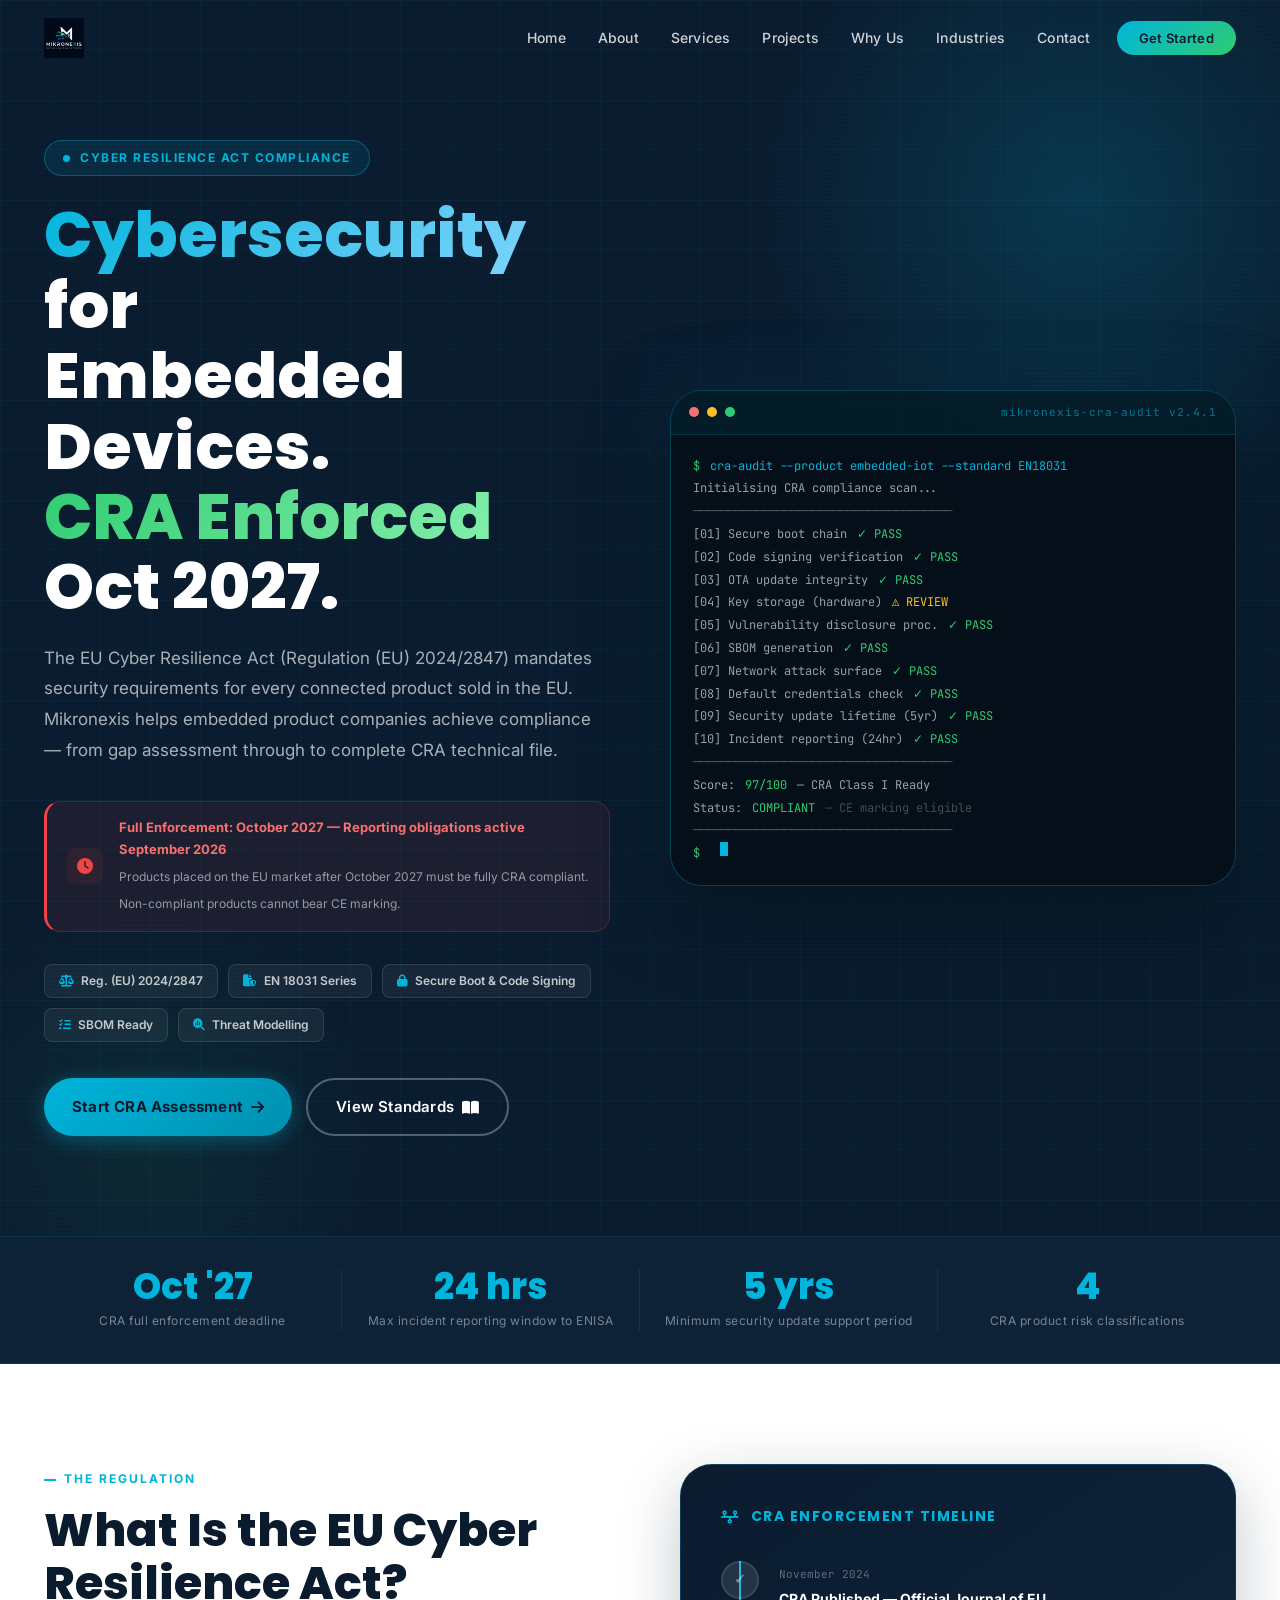
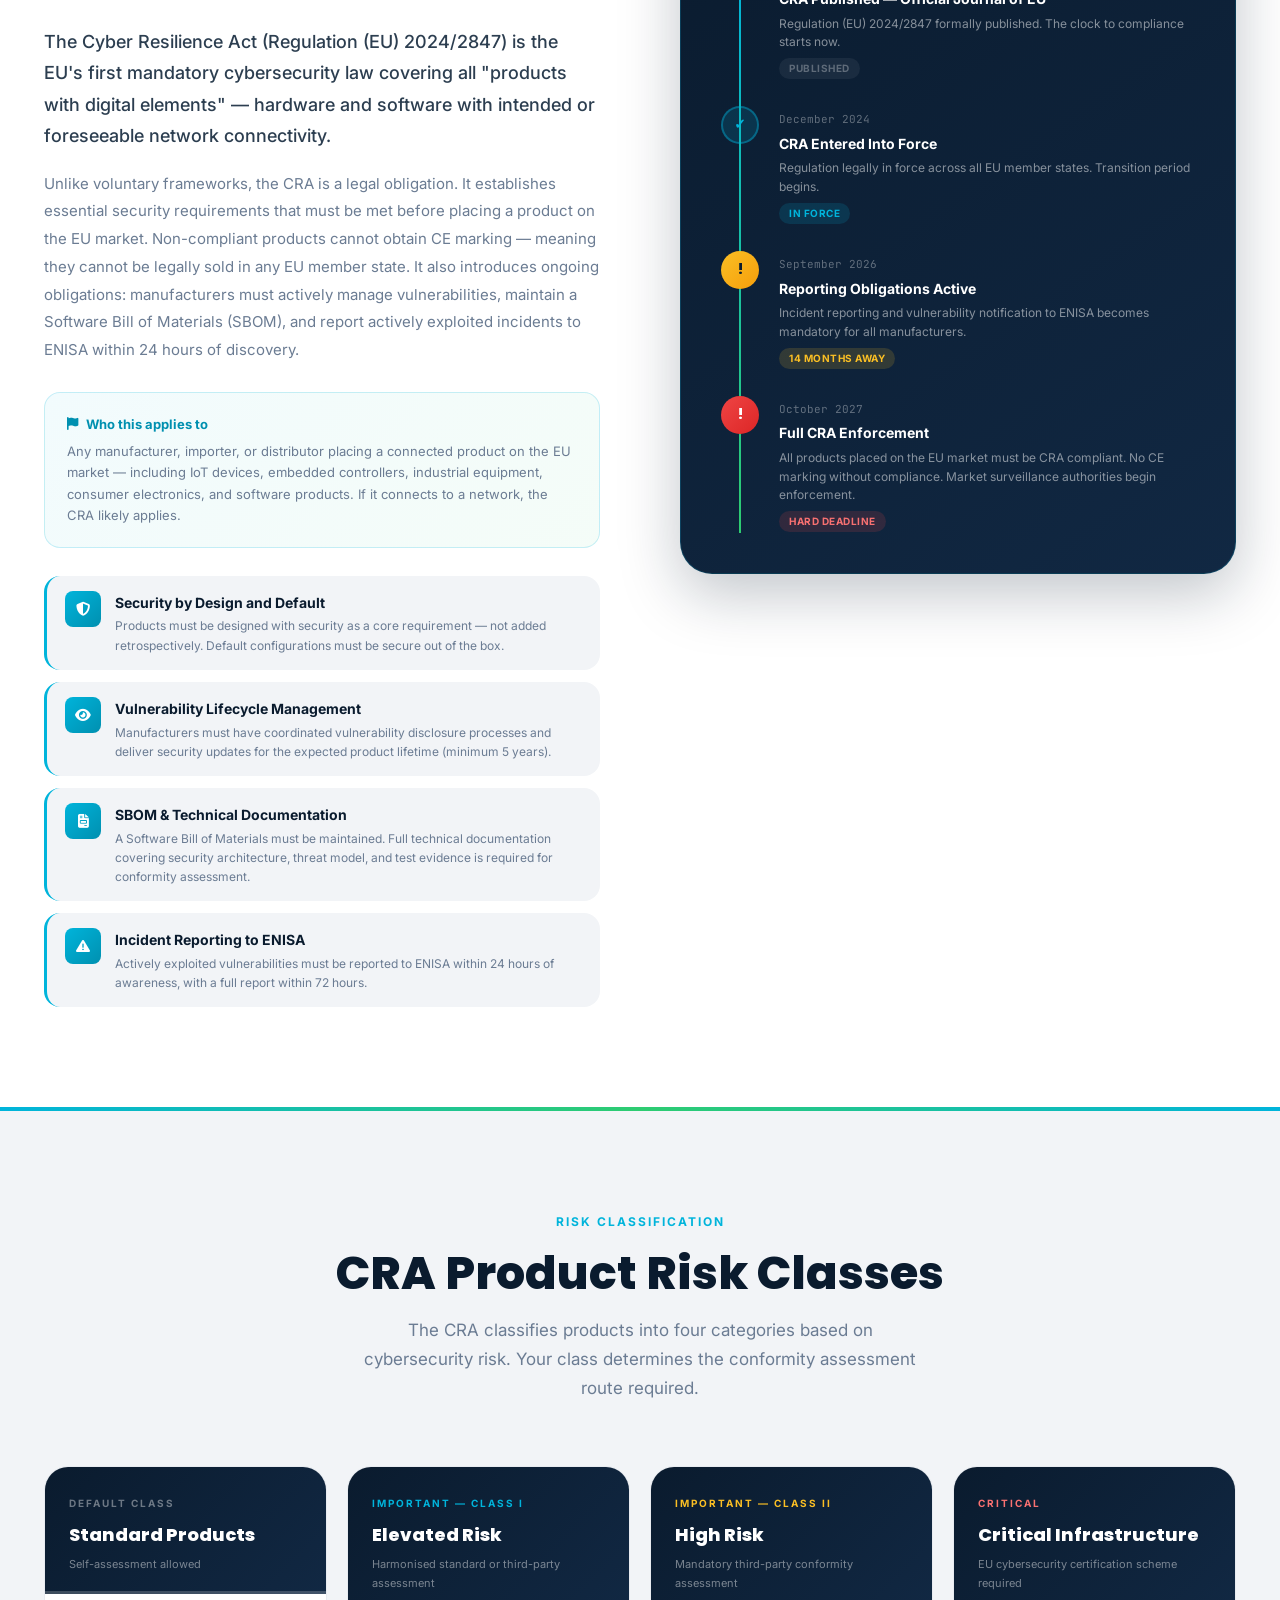
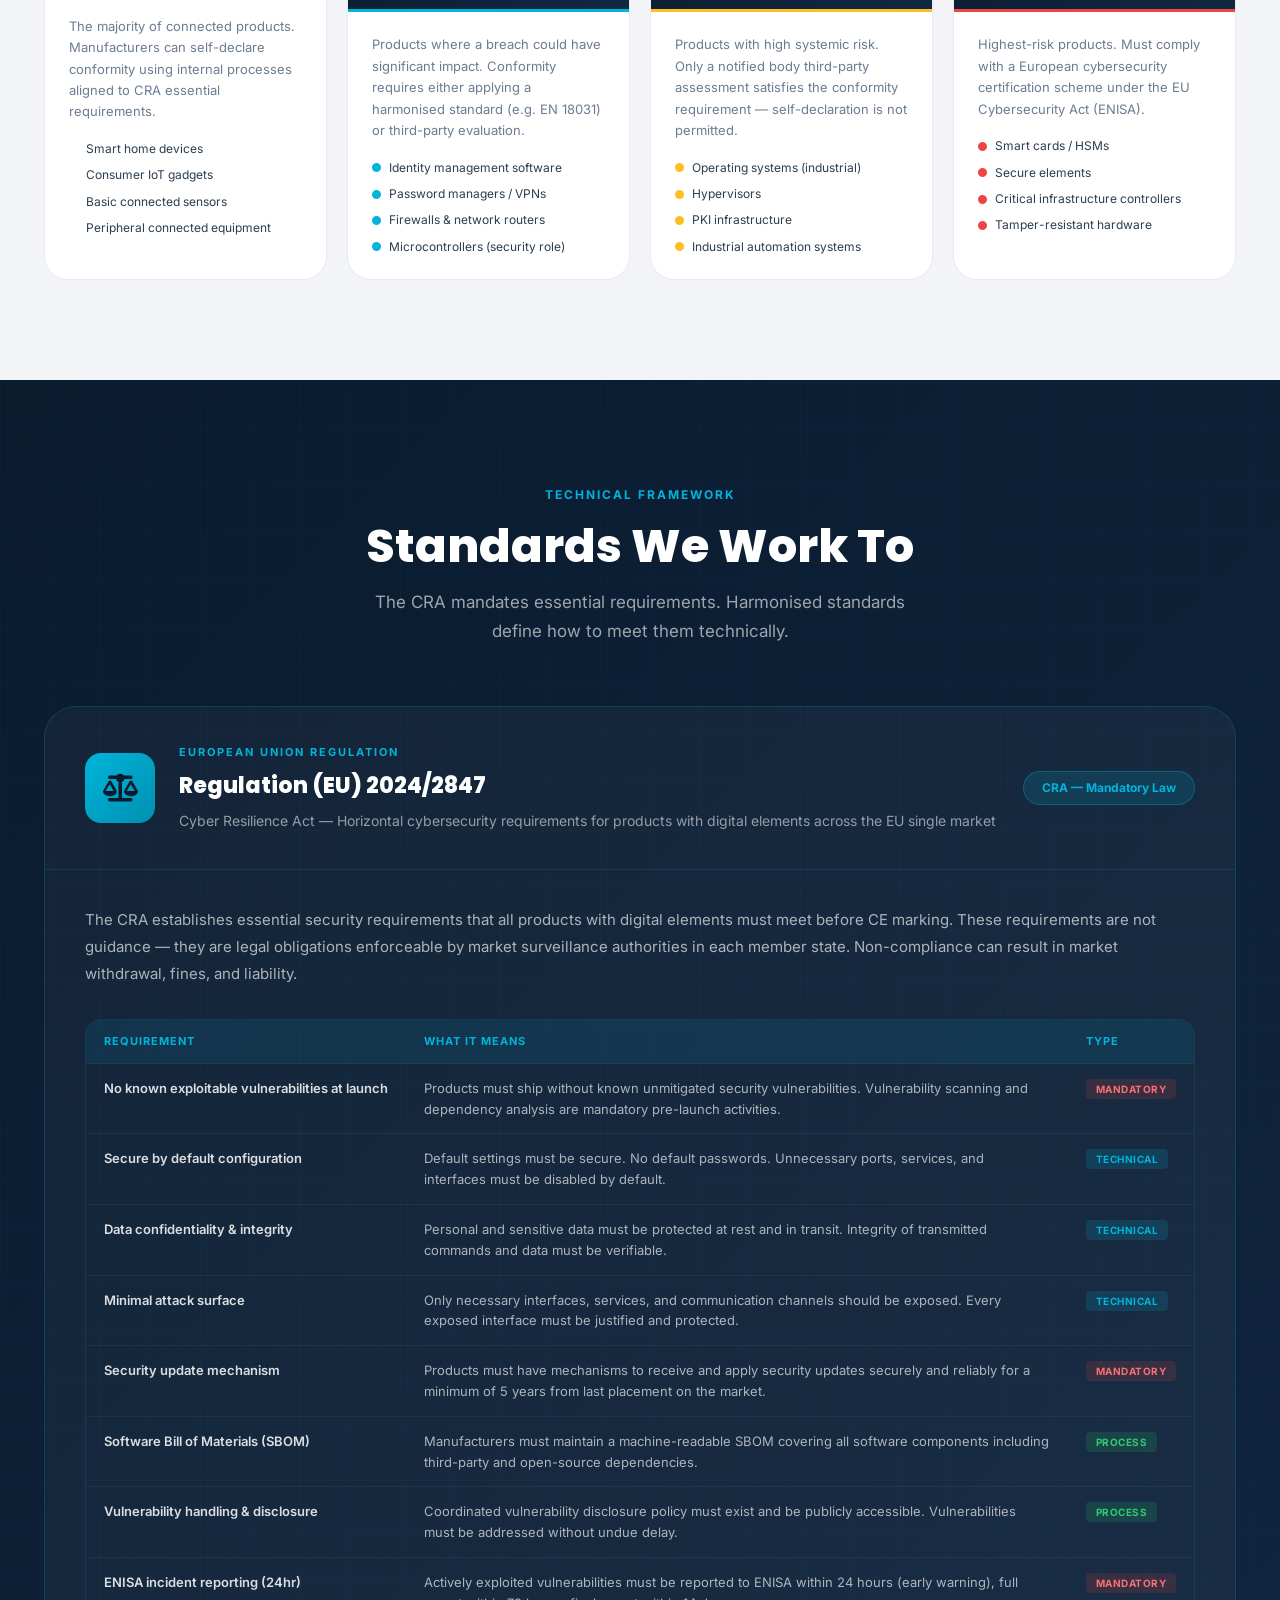
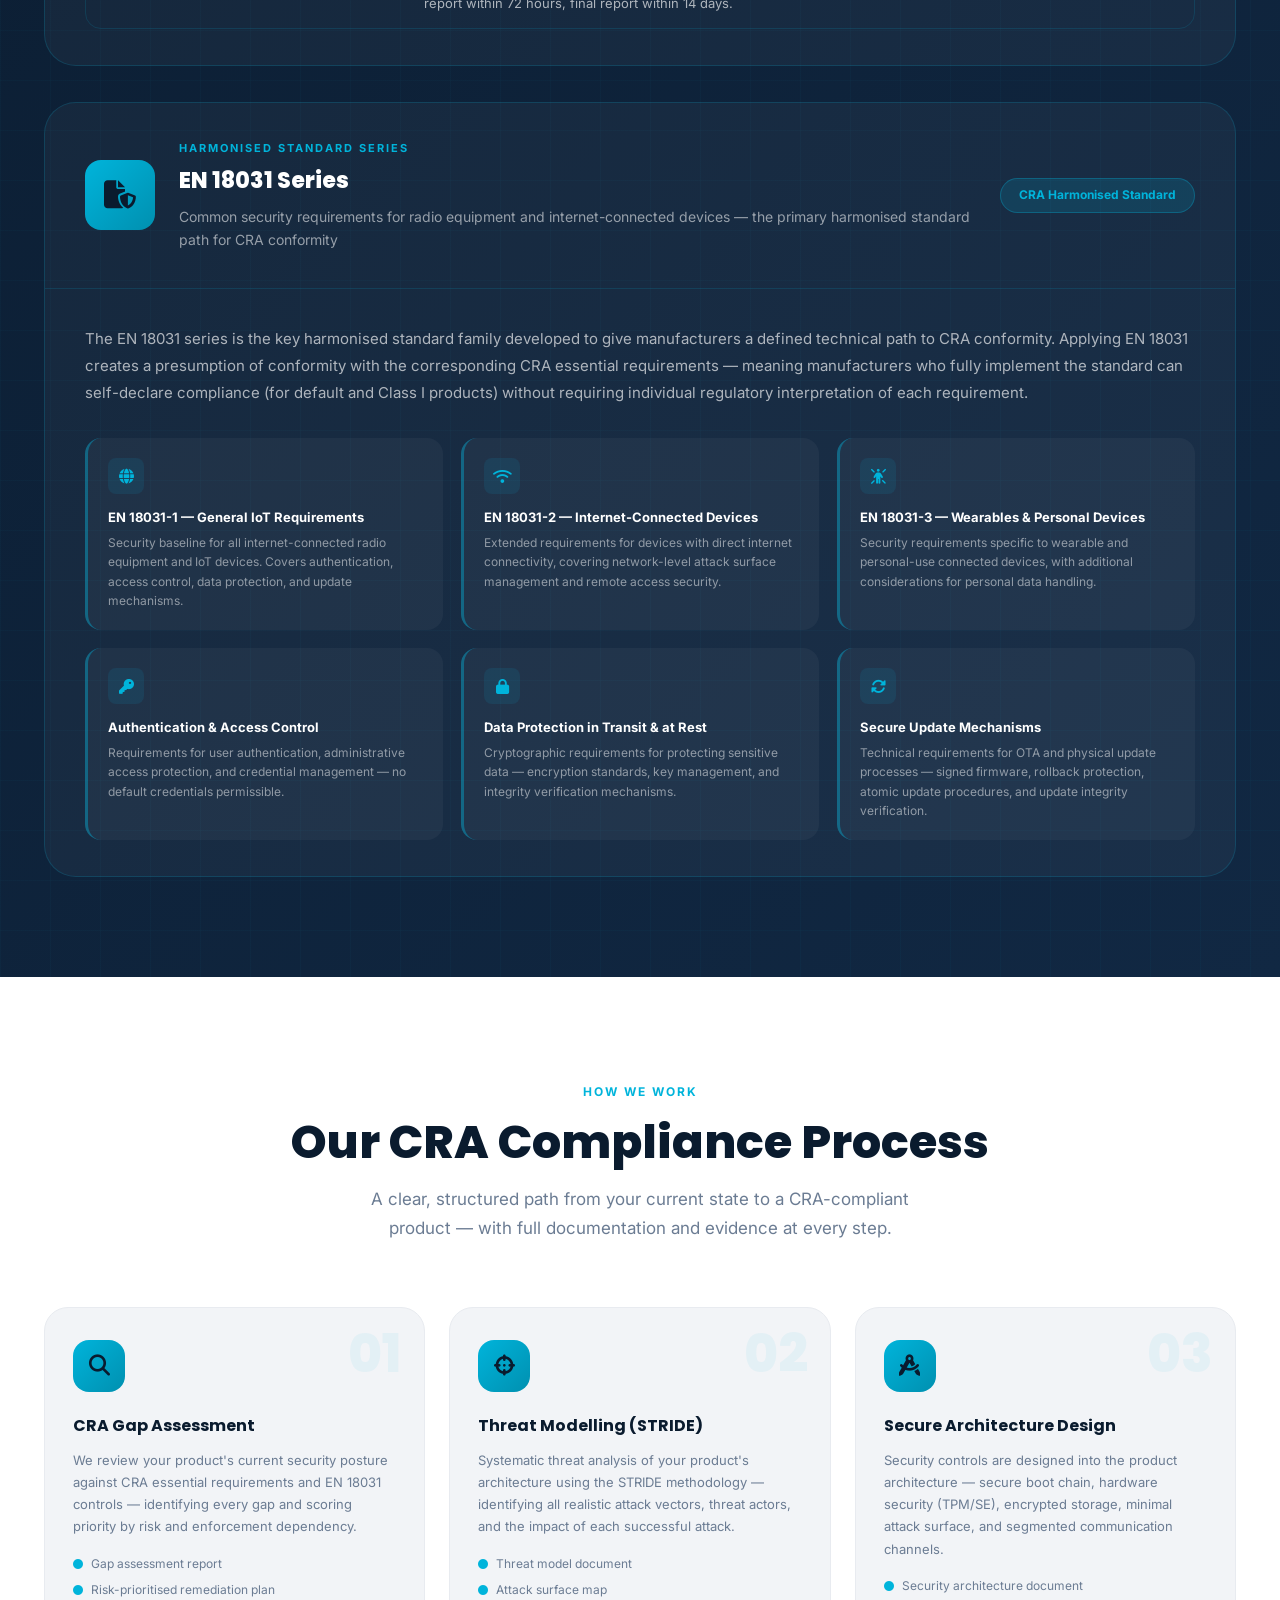
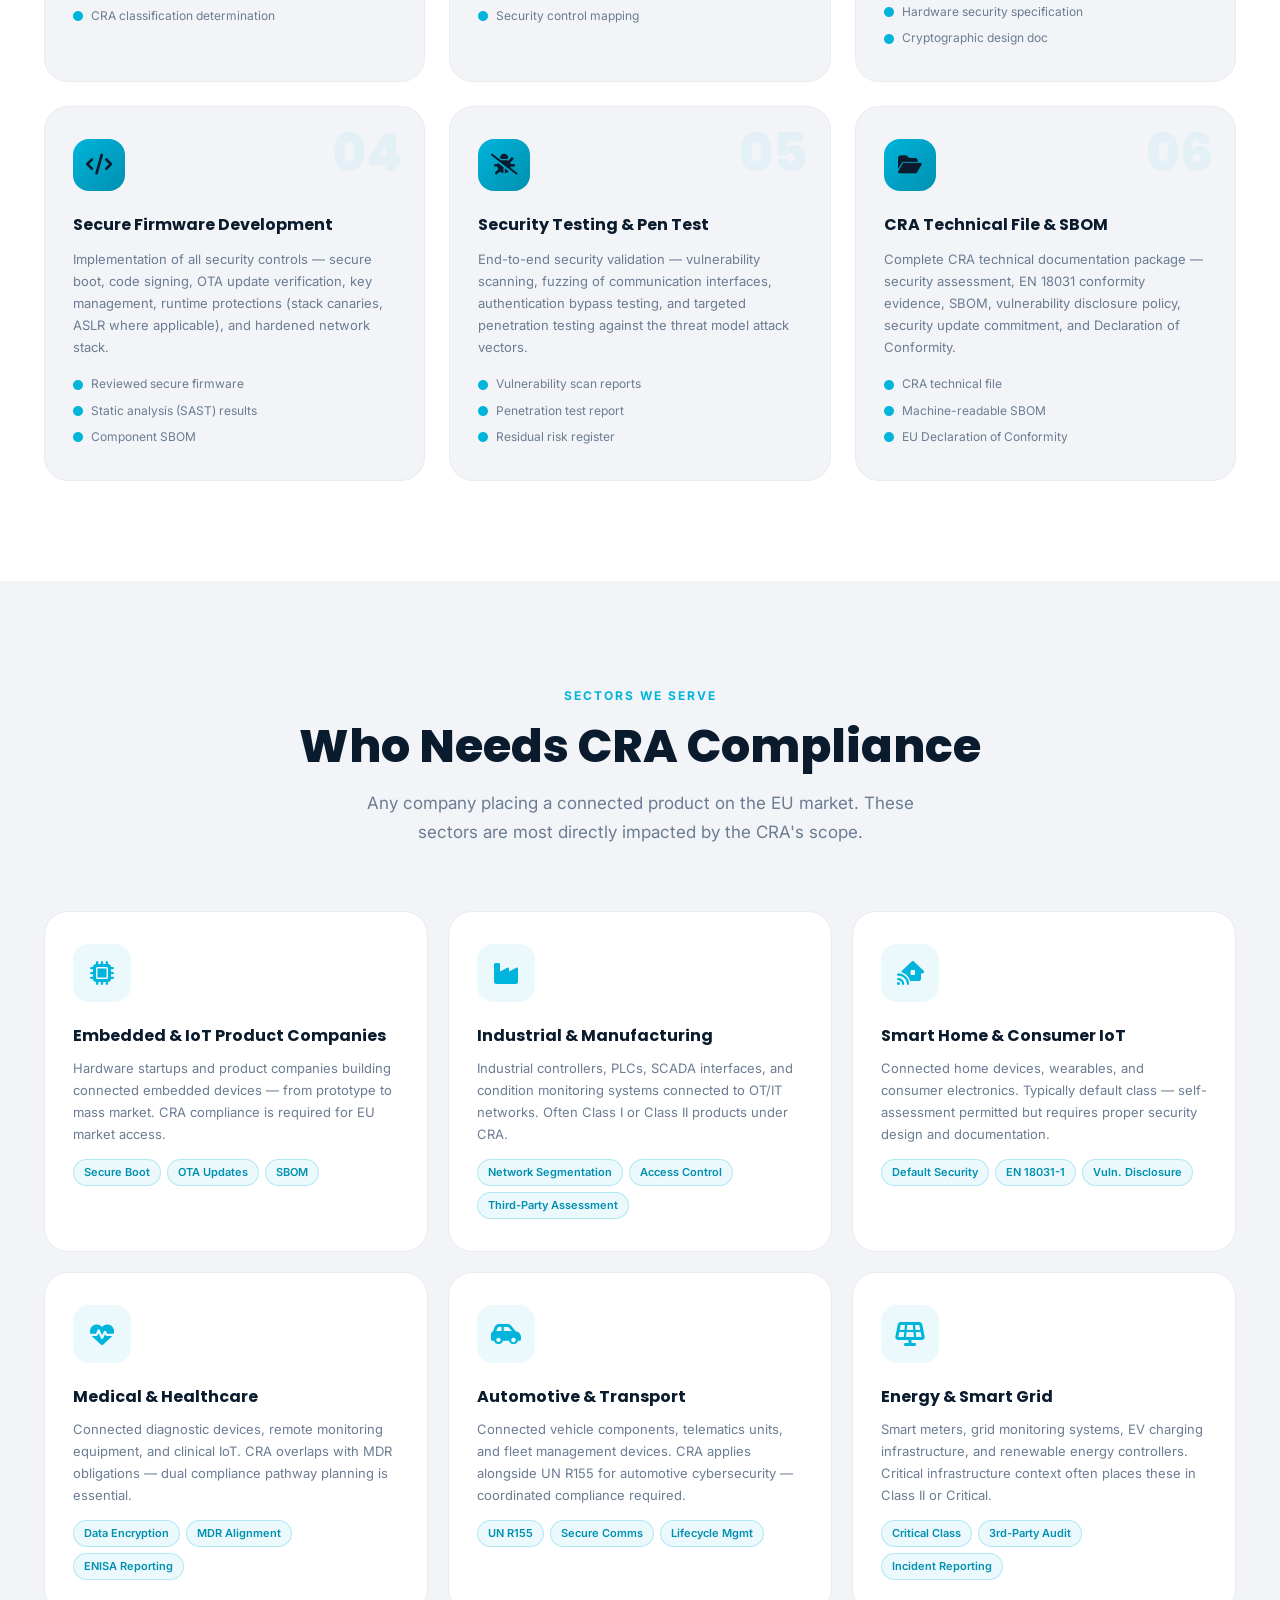
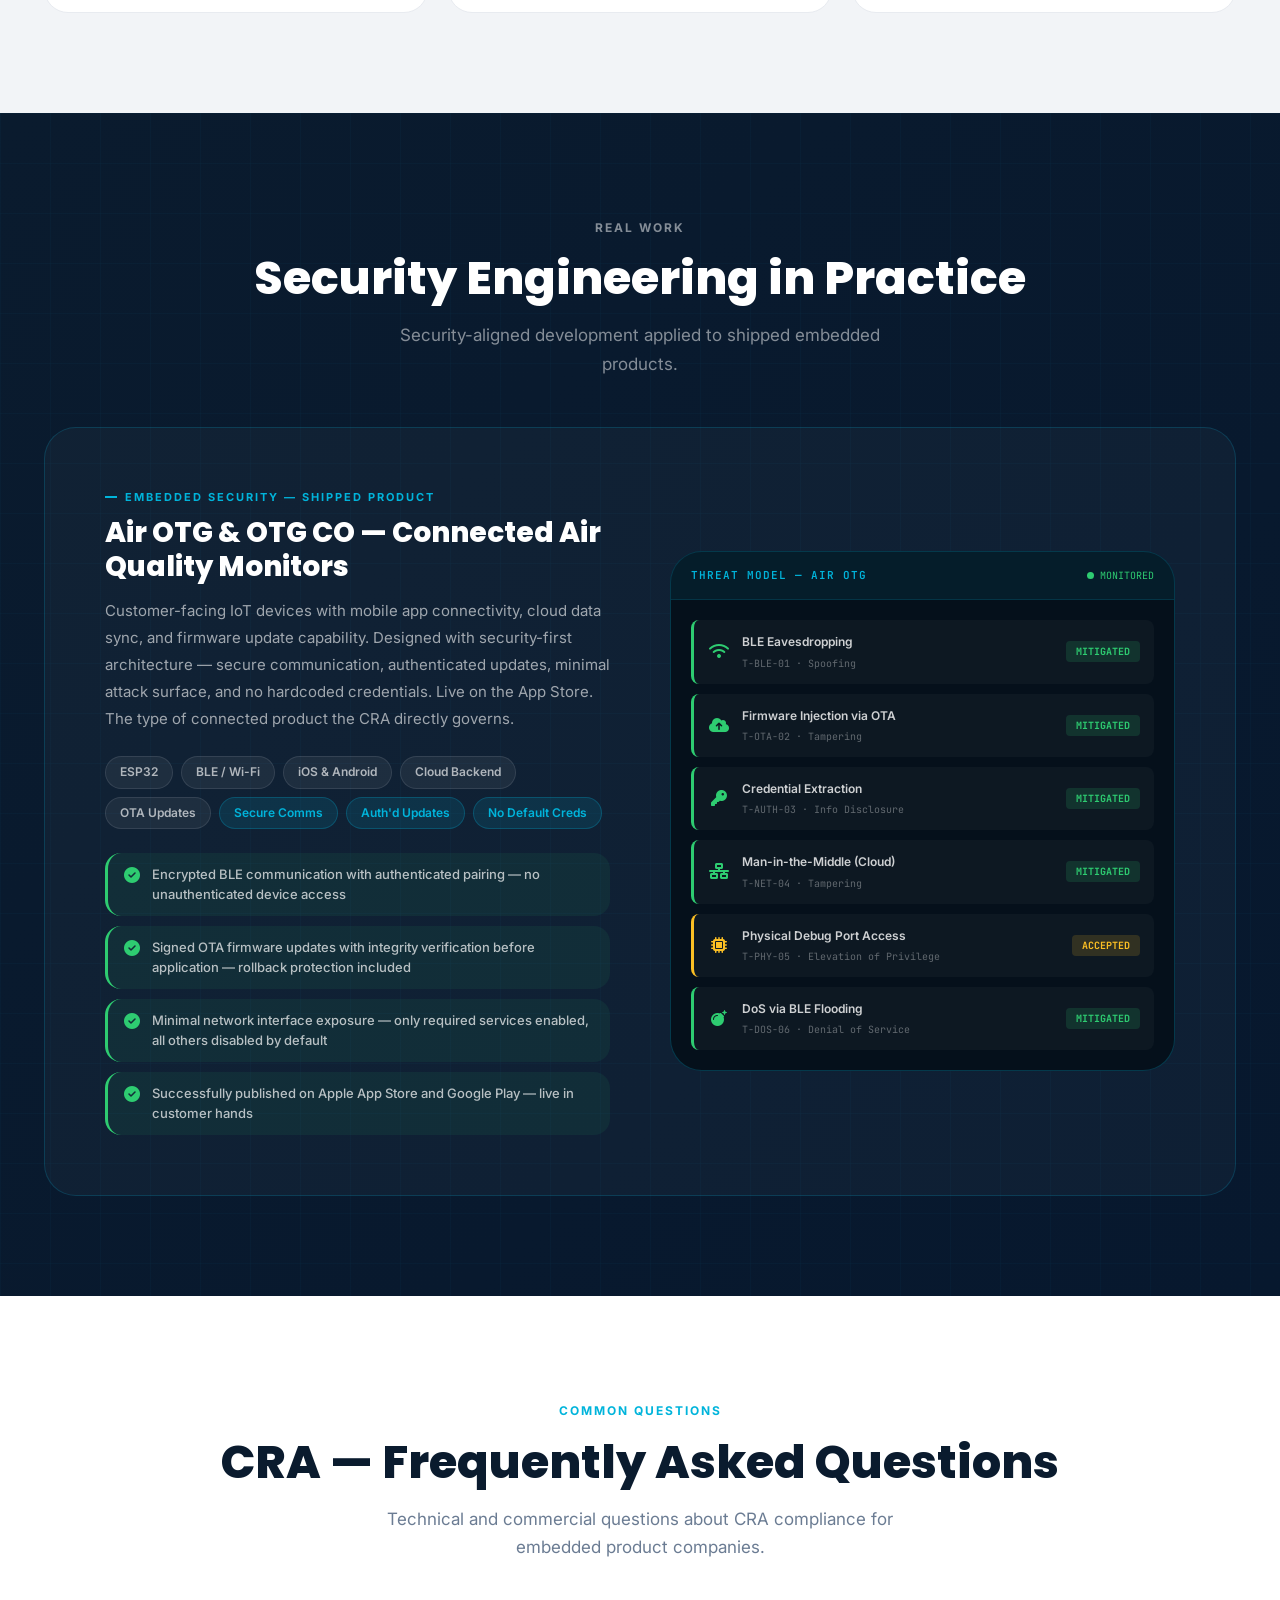
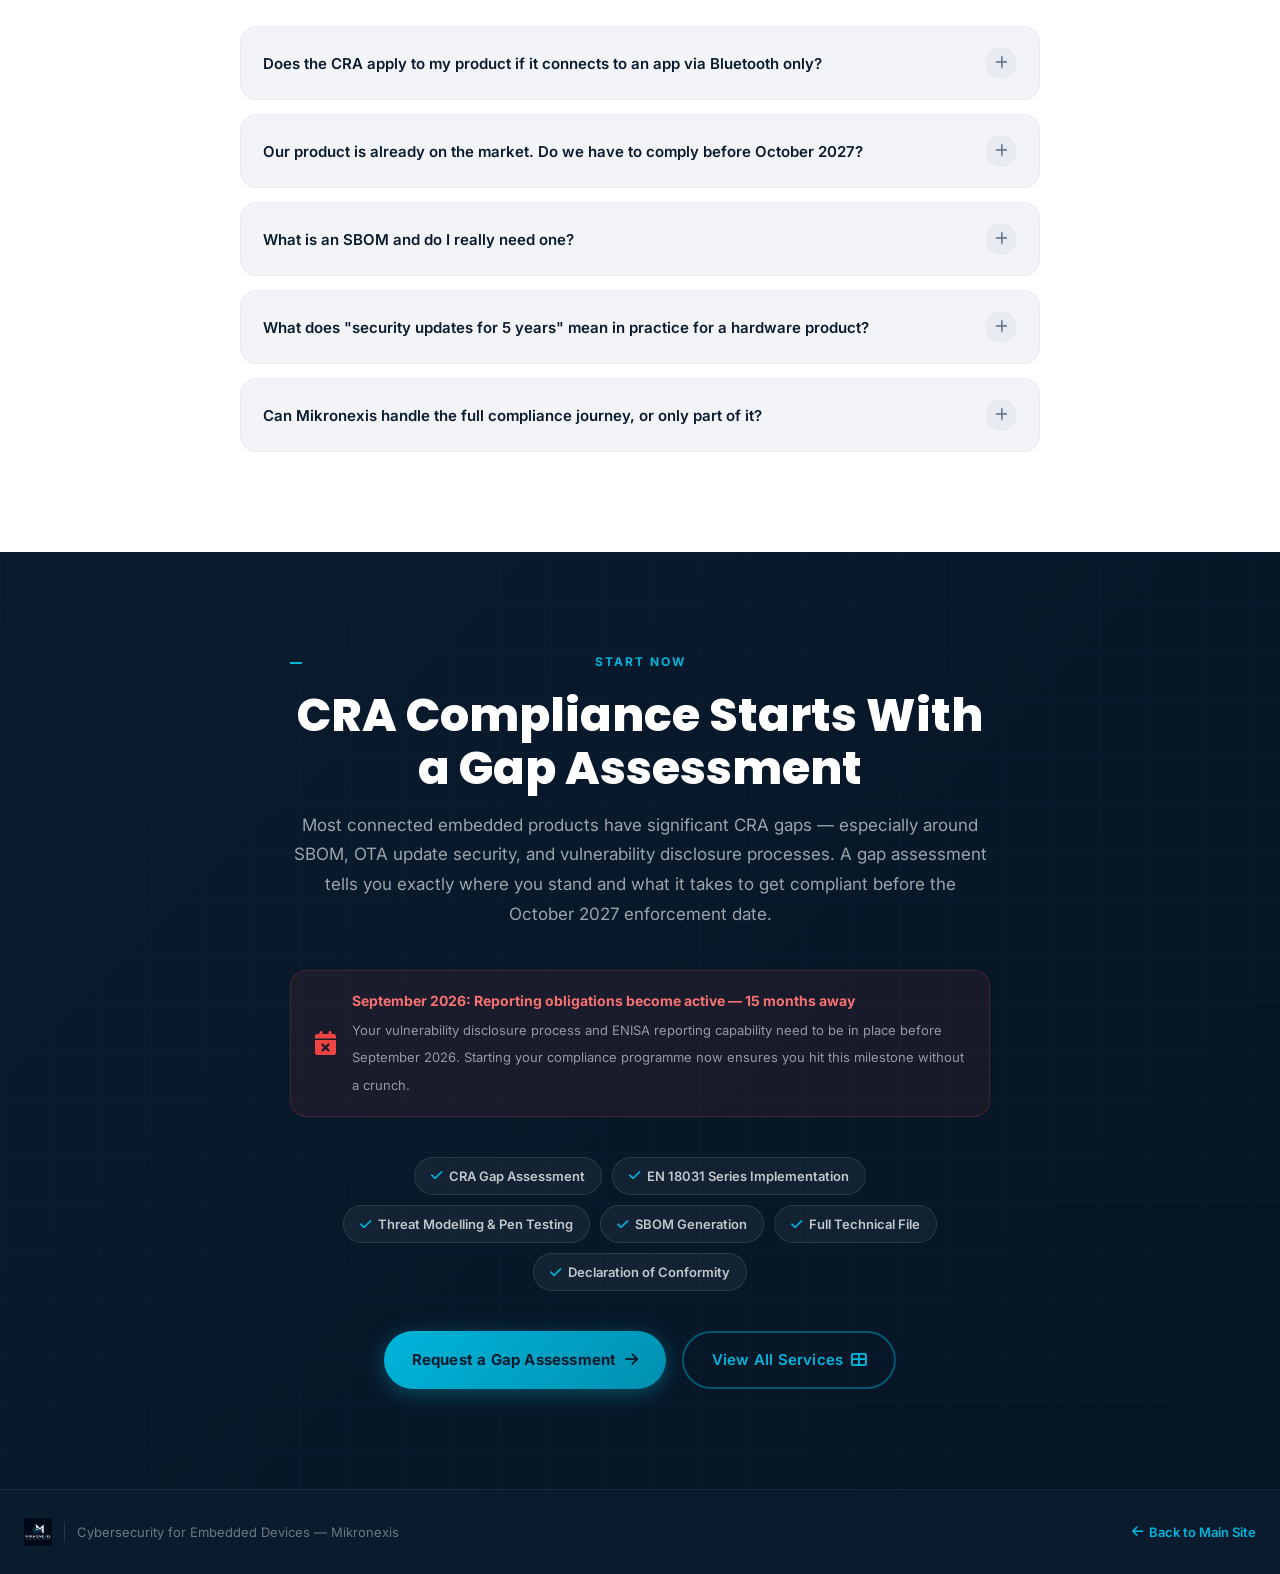
==== cybersecurity.html @ df78f8a3 "adds cyber security page. must review now" ====
<!DOCTYPE html>
<html lang="en">
<head>
  <meta charset="UTF-8" />
  <meta name="viewport" content="width=device-width, initial-scale=1.0" />
  <meta name="description" content="Mikronexis Cybersecurity for Embedded Devices — EU Cyber Resilience Act (Regulation EU 2024/2847) compliance, EN 18031 Series implementation, secure boot, threat modelling, and full CRA technical file preparation." />
  <meta name="keywords" content="EU Cyber Resilience Act, CRA compliance, EN 18031, embedded security, secure boot, SBOM, IoT security, cybersecurity embedded, Mikronexis" />
  <title>Cybersecurity for Embedded Devices — Mikronexis</title>

  <!-- Fonts -->
  <link rel="preconnect" href="https://fonts.googleapis.com" />
  <link rel="preconnect" href="https://fonts.gstatic.com" crossorigin />
  <link href="https://fonts.googleapis.com/css2?family=Inter:wght@300;400;500;600;700;800;900&family=Poppins:wght@300;400;500;600;700;800;900&family=JetBrains+Mono:wght@400;600&display=swap" rel="stylesheet" />

  <!-- Icons -->
  <link rel="stylesheet" href="https://cdnjs.cloudflare.com/ajax/libs/font-awesome/6.5.0/css/all.min.css" />

  <!-- Base Stylesheet -->
  <link rel="stylesheet" href="css/style.css" />

  <!-- Favicon -->
  <link rel="icon" type="image/png" href="assests/logo_dark.png" />

  <style>
    /* ============================================================
       CYBERSECURITY PAGE — Page-Specific Styles
       Primary: --cyber: #00B4DB (cyan)
       Secondary: --electric: #2ECC71 (green)
       Alert: --red: #EF4444
    ============================================================ */
    :root {
      --cyber:         #00B4DB;
      --cyber-dark:    #0090B0;
      --cyber-dim:     rgba(0,180,219,0.08);
      --cyber-border:  rgba(0,180,219,0.25);
      --electric:      #2ECC71;
      --electric-dim:  rgba(46,204,113,0.08);
      --red-alert:     #EF4444;
      --red-dim:       rgba(239,68,68,0.08);
      --mono:          'JetBrains Mono', monospace;
    }

    /* ---- PRELOADER ---- */
    #cy-preloader {
      position: fixed; inset: 0;
      background: var(--navy);
      z-index: 9999;
      display: flex; align-items: center; justify-content: center;
      transition: opacity 0.5s ease, visibility 0.5s ease;
    }
    #cy-preloader.hidden { opacity: 0; visibility: hidden; }

    /* ---- HERO ---- */
    .cy-hero {
      min-height: 100vh;
      background: var(--navy);
      position: relative;
      display: flex;
      align-items: center;
      overflow: hidden;
      padding: 140px 0 100px;
    }

    /* Animated scan lines */
    .cy-hero::before {
      content: '';
      position: absolute; inset: 0;
      background: repeating-linear-gradient(
        0deg,
        transparent,
        transparent 2px,
        rgba(0,180,219,0.015) 2px,
        rgba(0,180,219,0.015) 4px
      );
      pointer-events: none;
      animation: scanMove 8s linear infinite;
    }
    @keyframes scanMove { from { background-position: 0 0; } to { background-position: 0 100px; } }

    .cy-hero-grid {
      position: absolute; inset: 0;
      background-image:
        linear-gradient(rgba(0,180,219,0.04) 1px, transparent 1px),
        linear-gradient(90deg, rgba(0,180,219,0.04) 1px, transparent 1px);
      background-size: 50px 50px;
      pointer-events: none;
    }

    .cy-hero-glow-r {
      position: absolute; top: -150px; right: -150px;
      width: 700px; height: 700px;
      background: radial-gradient(circle, rgba(0,180,219,0.18) 0%, transparent 65%);
      pointer-events: none;
    }
    .cy-hero-glow-l {
      position: absolute; bottom: -150px; left: -100px;
      width: 500px; height: 500px;
      background: radial-gradient(circle, rgba(46,204,113,0.08) 0%, transparent 65%);
      pointer-events: none;
    }

    .cy-hero-layout {
      position: relative; z-index: 2;
      display: grid;
      grid-template-columns: 1fr 1fr;
      gap: 60px;
      align-items: center;
      width: 100%;
    }

    .cy-hero-badge {
      display: inline-flex;
      align-items: center;
      gap: 10px;
      background: rgba(0,180,219,0.1);
      border: 1px solid rgba(0,180,219,0.35);
      color: var(--cyber);
      font-size: 12px;
      font-weight: 700;
      padding: 7px 18px;
      border-radius: 50px;
      margin-bottom: 24px;
      letter-spacing: 1.5px;
      text-transform: uppercase;
    }

    .cy-hero-badge .blink {
      width: 7px; height: 7px;
      background: var(--cyber);
      border-radius: 50%;
      animation: blink 1.2s ease-in-out infinite;
      flex-shrink: 0;
    }

    @keyframes blink {
      0%, 100% { opacity: 1; } 50% { opacity: 0.2; }
    }

    .cy-hero-title {
      font-family: 'Poppins', sans-serif;
      font-size: clamp(36px, 5vw, 64px);
      font-weight: 800;
      color: var(--white);
      line-height: 1.1;
      margin-bottom: 20px;
    }

    .cy-hero-title .cyber-text {
      background: linear-gradient(135deg, var(--cyber) 0%, #7dd3fc 100%);
      -webkit-background-clip: text;
      -webkit-text-fill-color: transparent;
      background-clip: text;
    }

    .cy-hero-title .enforce-text {
      background: linear-gradient(135deg, var(--electric) 0%, #86efac 100%);
      -webkit-background-clip: text;
      -webkit-text-fill-color: transparent;
      background-clip: text;
    }

    .cy-hero-subtitle {
      color: rgba(255,255,255,0.65);
      font-size: clamp(14px, 1.8vw, 17px);
      line-height: 1.8;
      margin-bottom: 36px;
      max-width: 580px;
    }

    .cy-deadline-strip {
      display: flex;
      align-items: center;
      gap: 16px;
      background: rgba(239,68,68,0.08);
      border: 1px solid rgba(239,68,68,0.25);
      border-left: 3px solid var(--red-alert);
      border-radius: var(--radius-md);
      padding: 14px 20px;
      margin-bottom: 32px;
    }

    .cy-deadline-icon {
      width: 36px; height: 36px;
      background: var(--red-dim);
      border-radius: var(--radius-sm);
      display: flex; align-items: center; justify-content: center;
      color: var(--red-alert);
      font-size: 16px;
      flex-shrink: 0;
    }

    .cy-deadline-text { flex: 1; }
    .cy-deadline-text strong { font-size: 13px; font-weight: 700; color: #f87171; display: block; margin-bottom: 2px; }
    .cy-deadline-text span { font-size: 12px; color: rgba(255,255,255,0.55); }

    .cy-hero-certs {
      display: flex;
      flex-wrap: wrap;
      gap: 10px;
      margin-bottom: 36px;
    }

    .cy-cert-chip {
      display: inline-flex; align-items: center; gap: 7px;
      background: rgba(255,255,255,0.05);
      border: 1px solid rgba(255,255,255,0.1);
      color: rgba(255,255,255,0.75);
      font-size: 12px; font-weight: 600;
      padding: 6px 14px;
      border-radius: var(--radius-sm);
    }
    .cy-cert-chip i { color: var(--cyber); }

    .cy-hero-actions { display: flex; gap: 14px; flex-wrap: wrap; }

    .btn-cyber {
      background: linear-gradient(135deg, var(--cyber), var(--cyber-dark));
      color: var(--navy);
      font-weight: 700;
      box-shadow: 0 4px 20px rgba(0,180,219,0.35);
    }
    .btn-cyber:hover {
      transform: translateY(-3px);
      box-shadow: 0 8px 32px rgba(0,180,219,0.55);
    }

    /* ---- HERO RIGHT: Terminal visual ---- */
    .cy-terminal {
      background: rgba(5,15,25,0.95);
      border: 1px solid rgba(0,180,219,0.3);
      border-radius: var(--radius-xl);
      overflow: hidden;
      box-shadow: 0 24px 80px rgba(0,0,0,0.5), 0 0 80px rgba(0,180,219,0.12);
    }

    .cy-terminal-bar {
      background: rgba(0,180,219,0.08);
      border-bottom: 1px solid rgba(0,180,219,0.15);
      padding: 12px 18px;
      display: flex;
      align-items: center;
      gap: 8px;
    }

    .cy-dot { width: 10px; height: 10px; border-radius: 50%; }
    .cy-dot.red   { background: #f87171; }
    .cy-dot.amber { background: #fbbf24; }
    .cy-dot.green { background: var(--electric); }

    .cy-terminal-title {
      margin-left: auto;
      font-family: var(--mono);
      font-size: 11px;
      color: rgba(0,180,219,0.6);
      letter-spacing: 1px;
    }

    .cy-terminal-body {
      padding: 20px 22px;
      font-family: var(--mono);
      font-size: 12px;
      line-height: 1.9;
    }

    .cy-line { display: flex; gap: 10px; }
    .cy-line .prompt { color: var(--electric); user-select: none; }
    .cy-line .cmd    { color: var(--cyber); }
    .cy-line .output { color: rgba(255,255,255,0.6); }
    .cy-line .ok     { color: var(--electric); }
    .cy-line .warn   { color: #fbbf24; }
    .cy-line .fail   { color: var(--red-alert); }
    .cy-line .dim    { color: rgba(255,255,255,0.25); }
    .cy-line.indent  { padding-left: 24px; }

    .cy-terminal-cursor {
      display: inline-block;
      width: 8px; height: 14px;
      background: var(--cyber);
      animation: cursorBlink 1s step-end infinite;
      vertical-align: middle;
    }
    @keyframes cursorBlink { 0%, 100% { opacity: 1; } 50% { opacity: 0; } }

    /* ---- STATS BAR ---- */
    .cy-stats-bar {
      background: var(--navy-mid);
      border-top: 1px solid rgba(0,180,219,0.12);
      border-bottom: 1px solid rgba(0,180,219,0.12);
      padding: 32px 0;
    }

    .cy-stats-inner {
      display: grid;
      grid-template-columns: repeat(4, 1fr);
      gap: 0;
      divide: var(--navy-light);
    }

    .cy-stat {
      text-align: center;
      padding: 0 24px;
      border-right: 1px solid rgba(255,255,255,0.06);
    }
    .cy-stat:last-child { border-right: none; }

    .cy-stat-num {
      font-family: 'Poppins', sans-serif;
      font-size: 36px;
      font-weight: 800;
      color: var(--cyber);
      line-height: 1;
      margin-bottom: 6px;
    }

    .cy-stat-label {
      font-size: 12px;
      color: rgba(255,255,255,0.45);
      letter-spacing: 0.5px;
    }

    /* ---- WHAT IS CRA ---- */
    .cy-what-section {
      background: var(--white);
      padding: 100px 0;
    }

    .cy-what-grid {
      display: grid;
      grid-template-columns: 1fr 1fr;
      gap: 80px;
      align-items: start;
    }

    .cy-what-lead {
      font-size: 18px;
      font-weight: 500;
      color: var(--text-mid);
      line-height: 1.75;
      margin-bottom: 18px;
    }

    .cy-what-body {
      font-size: 15px;
      color: var(--text-light);
      line-height: 1.85;
      margin-bottom: 28px;
    }

    .cy-enforced-banner {
      background: linear-gradient(135deg, rgba(0,180,219,0.05), rgba(46,204,113,0.05));
      border: 1.5px solid rgba(0,180,219,0.2);
      border-radius: var(--radius-md);
      padding: 20px 22px;
      margin-bottom: 28px;
    }
    .cy-enforced-banner h4 {
      font-size: 13px; font-weight: 700;
      color: var(--cyber-dark); margin-bottom: 6px;
      display: flex; align-items: center; gap: 8px;
    }
    .cy-enforced-banner p { font-size: 13px; color: var(--text-light); line-height: 1.65; }

    .cy-what-points {
      display: flex; flex-direction: column; gap: 12px;
    }

    .cy-what-point {
      display: flex; gap: 14px; align-items: flex-start;
      padding: 15px 18px;
      background: var(--bg);
      border-radius: var(--radius-md);
      border-left: 3px solid var(--cyber);
    }

    .cy-what-point .wp-icon {
      width: 36px; height: 36px; flex-shrink: 0;
      background: linear-gradient(135deg, var(--cyber), var(--cyber-dark));
      border-radius: var(--radius-sm);
      display: flex; align-items: center; justify-content: center;
      color: var(--white); font-size: 14px;
    }

    .cy-what-point h4 { font-size: 14px; font-weight: 700; color: var(--text-dark); margin-bottom: 2px; }
    .cy-what-point p  { font-size: 12px; color: var(--text-light); line-height: 1.6; }

    /* Right: Timeline */
    .cy-timeline {
      background: linear-gradient(145deg, var(--navy), var(--navy-light));
      border-radius: var(--radius-xl);
      padding: 40px;
      border: 1px solid rgba(0,180,219,0.2);
      box-shadow: 0 20px 60px rgba(10,27,46,0.25);
    }

    .cy-timeline-title {
      font-family: 'Poppins', sans-serif;
      font-size: 14px; font-weight: 700;
      color: var(--cyber); text-transform: uppercase; letter-spacing: 1.5px;
      margin-bottom: 32px;
      display: flex; align-items: center; gap: 10px;
    }

    .cy-tl-items { display: flex; flex-direction: column; gap: 0; position: relative; }

    .cy-tl-items::before {
      content: '';
      position: absolute;
      left: 18px; top: 0; bottom: 0;
      width: 2px;
      background: linear-gradient(180deg, var(--cyber), var(--electric));
    }

    .cy-tl-item {
      display: flex; gap: 20px; align-items: flex-start;
      padding-bottom: 26px;
      position: relative;
    }

    .cy-tl-item:last-child { padding-bottom: 0; }

    .cy-tl-dot {
      width: 38px; height: 38px; flex-shrink: 0;
      border-radius: 50%;
      display: flex; align-items: center; justify-content: center;
      font-size: 14px; font-weight: 800;
      position: relative; z-index: 1;
      font-family: 'Poppins', sans-serif;
    }

    .cy-tl-dot.past   { background: rgba(255,255,255,0.1); color: rgba(255,255,255,0.4); border: 2px solid rgba(255,255,255,0.1); }
    .cy-tl-dot.done   { background: rgba(0,180,219,0.15); color: var(--cyber); border: 2px solid rgba(0,180,219,0.4); }
    .cy-tl-dot.near   { background: linear-gradient(135deg, #fbbf24, #f59e0b); color: var(--navy); border: none; animation: nearPulse 2s ease-in-out infinite; }
    .cy-tl-dot.enforce { background: linear-gradient(135deg, var(--red-alert), #dc2626); color: var(--white); border: none; animation: nearPulse 1.5s ease-in-out infinite; }

    @keyframes nearPulse { 0%,100%{box-shadow:0 0 0 0 rgba(239,68,68,0.3);} 50%{box-shadow:0 0 0 8px rgba(239,68,68,0);} }

    .cy-tl-content { padding-top: 4px; }
    .cy-tl-date { font-family: var(--mono); font-size: 11px; color: rgba(255,255,255,0.35); margin-bottom: 3px; }
    .cy-tl-heading { font-size: 14px; font-weight: 700; color: var(--white); margin-bottom: 4px; }
    .cy-tl-desc { font-size: 12px; color: rgba(255,255,255,0.5); line-height: 1.55; }

    .cy-tl-item .cy-tl-pill {
      display: inline-block; margin-top: 6px;
      font-size: 10px; font-weight: 700; padding: 2px 10px;
      border-radius: 50px; letter-spacing: 0.5px;
    }
    .pill-done    { background: rgba(0,180,219,0.15); color: var(--cyber); }
    .pill-near    { background: rgba(251,191,36,0.15); color: #fbbf24; }
    .pill-enforce { background: rgba(239,68,68,0.15); color: #f87171; }
    .pill-past    { background: rgba(255,255,255,0.06); color: rgba(255,255,255,0.3); }

    /* ---- PRODUCT CLASSES ---- */
    .cy-classes-section {
      background: var(--bg);
      padding: 100px 0;
      position: relative;
      overflow: hidden;
    }

    .cy-classes-section::before {
      content: '';
      position: absolute; top: 0; left: 0; right: 0;
      height: 4px;
      background: linear-gradient(90deg, var(--cyber), var(--electric), var(--cyber));
    }

    .cy-classes-grid {
      display: grid;
      grid-template-columns: repeat(4, 1fr);
      gap: 20px;
    }

    .cy-class-card {
      background: var(--white);
      border-radius: var(--radius-lg);
      overflow: hidden;
      border: 1.5px solid var(--bg-dark);
      transition: var(--transition);
      position: relative;
    }

    .cy-class-card:hover {
      transform: translateY(-8px);
      box-shadow: var(--shadow-lg);
      border-color: transparent;
    }

    .cy-class-header {
      padding: 28px 24px 20px;
      background: linear-gradient(135deg, var(--navy), var(--navy-light));
      position: relative;
      overflow: hidden;
    }

    .cy-class-header::after {
      content: '';
      position: absolute; bottom: 0; left: 0; right: 0; height: 3px;
    }

    .cy-class-card.cls-default .cy-class-header::after { background: rgba(255,255,255,0.2); }
    .cy-class-card.cls-1       .cy-class-header::after { background: var(--cyber); }
    .cy-class-card.cls-2       .cy-class-header::after { background: #fbbf24; }
    .cy-class-card.cls-critical .cy-class-header::after { background: var(--red-alert); }

    .cy-class-label {
      font-size: 10px; font-weight: 700; letter-spacing: 2px;
      text-transform: uppercase; margin-bottom: 8px;
    }

    .cy-class-card.cls-default  .cy-class-label { color: rgba(255,255,255,0.4); }
    .cy-class-card.cls-1        .cy-class-label { color: var(--cyber); }
    .cy-class-card.cls-2        .cy-class-label { color: #fbbf24; }
    .cy-class-card.cls-critical .cy-class-label { color: #f87171; }

    .cy-class-name {
      font-family: 'Poppins', sans-serif;
      font-size: 18px; font-weight: 800; color: var(--white);
    }

    .cy-class-assess {
      font-size: 11px; color: rgba(255,255,255,0.45); margin-top: 4px;
    }

    .cy-class-body { padding: 22px 24px; }
    .cy-class-desc { font-size: 13px; color: var(--text-light); line-height: 1.65; margin-bottom: 16px; }

    .cy-class-examples {
      display: flex; flex-direction: column; gap: 6px;
    }

    .cy-class-ex {
      display: flex; align-items: center; gap: 8px;
      font-size: 12px; color: var(--text-mid);
    }

    .cy-class-ex i { font-size: 9px; }
    .cy-class-card.cls-default  .cy-class-ex i { color: rgba(255,255,255,0.3); }
    .cy-class-card.cls-1        .cy-class-ex i { color: var(--cyber); }
    .cy-class-card.cls-2        .cy-class-ex i { color: #fbbf24; }
    .cy-class-card.cls-critical .cy-class-ex i { color: var(--red-alert); }

    /* ---- STANDARDS SECTION ---- */
    .cy-standards-section {
      background: linear-gradient(135deg, var(--navy) 0%, var(--navy-light) 100%);
      padding: 100px 0;
      position: relative;
      overflow: hidden;
    }

    .cy-standards-section::before {
      content: '';
      position: absolute; inset: 0;
      background-image:
        linear-gradient(rgba(0,180,219,0.03) 1px, transparent 1px),
        linear-gradient(90deg, rgba(0,180,219,0.03) 1px, transparent 1px);
      background-size: 50px 50px;
      pointer-events: none;
    }

    .cy-standards-section .section-title { color: var(--white); }
    .cy-standards-section .section-sub   { color: rgba(255,255,255,0.6); }

    .cy-std-blocks { display: flex; flex-direction: column; gap: 36px; }

    .cy-std-block {
      background: rgba(255,255,255,0.04);
      border: 1px solid rgba(0,180,219,0.18);
      border-radius: var(--radius-xl);
      overflow: hidden;
      transition: var(--transition);
    }

    .cy-std-block:hover {
      background: rgba(0,180,219,0.04);
      border-color: rgba(0,180,219,0.35);
    }

    .cy-std-block-header {
      padding: 36px 40px;
      border-bottom: 1px solid rgba(0,180,219,0.15);
      display: flex; align-items: center; gap: 24px;
    }

    .cy-std-block-icon {
      width: 70px; height: 70px;
      background: linear-gradient(135deg, var(--cyber), var(--cyber-dark));
      border-radius: var(--radius-md);
      display: flex; align-items: center; justify-content: center;
      font-size: 28px; color: var(--navy); flex-shrink: 0;
    }

    .cy-std-block-meta { flex: 1; }
    .cy-std-block-number { font-size: 11px; font-weight: 700; letter-spacing: 2px; color: var(--cyber); text-transform: uppercase; margin-bottom: 5px; }
    .cy-std-block-name   { font-family: 'Poppins', sans-serif; font-size: 22px; font-weight: 800; color: var(--white); margin-bottom: 5px; }
    .cy-std-block-scope  { font-size: 14px; color: rgba(255,255,255,0.55); }

    .cy-std-block-badge {
      background: rgba(0,180,219,0.15);
      border: 1px solid rgba(0,180,219,0.3);
      color: var(--cyber);
      font-size: 12px; font-weight: 700;
      padding: 6px 18px; border-radius: 50px;
      white-space: nowrap;
    }

    .cy-std-block-body { padding: 36px 40px; }

    .cy-std-block-desc {
      font-size: 15px; color: rgba(255,255,255,0.65);
      line-height: 1.8; margin-bottom: 32px;
    }

    .cy-std-block-grid {
      display: grid; grid-template-columns: repeat(3, 1fr); gap: 18px;
    }

    .cy-std-item {
      background: rgba(255,255,255,0.04);
      border-radius: var(--radius-md);
      padding: 20px;
      border-left: 3px solid rgba(0,180,219,0.4);
      transition: var(--transition);
    }

    .cy-std-item:hover {
      background: rgba(0,180,219,0.06);
      border-left-color: var(--cyber);
      transform: translateX(4px);
    }

    .cy-std-item-icon {
      width: 36px; height: 36px;
      background: rgba(0,180,219,0.1);
      border-radius: var(--radius-sm);
      display: flex; align-items: center; justify-content: center;
      color: var(--cyber); font-size: 15px; margin-bottom: 12px;
    }

    .cy-std-item h4 { font-size: 13px; font-weight: 700; color: var(--white); margin-bottom: 5px; }
    .cy-std-item p  { font-size: 12px; color: rgba(255,255,255,0.5); line-height: 1.6; }

    /* CRA requirement table */
    .cy-req-table {
      width: 100%;
      border-collapse: collapse;
      margin-top: 0;
    }

    .cy-req-table th {
      background: rgba(0,180,219,0.1);
      color: var(--cyber);
      font-size: 11px; font-weight: 700;
      letter-spacing: 1px; text-transform: uppercase;
      padding: 12px 18px; text-align: left;
      border-bottom: 1px solid rgba(0,180,219,0.2);
    }

    .cy-req-table td {
      padding: 14px 18px;
      font-size: 13px; color: rgba(255,255,255,0.65);
      border-bottom: 1px solid rgba(255,255,255,0.05);
      vertical-align: top;
      line-height: 1.6;
    }

    .cy-req-table tr:last-child td { border-bottom: none; }
    .cy-req-table tr:hover td { background: rgba(0,180,219,0.03); }

    .cy-req-table td:first-child { font-weight: 600; color: rgba(255,255,255,0.85); white-space: nowrap; }

    .cy-req-badge {
      display: inline-block;
      font-size: 10px; font-weight: 700;
      padding: 2px 10px; border-radius: 4px;
      letter-spacing: 0.5px;
    }
    .req-mandatory { background: rgba(239,68,68,0.15); color: #f87171; }
    .req-technical  { background: rgba(0,180,219,0.15); color: var(--cyber); }
    .req-process    { background: rgba(46,204,113,0.15); color: var(--electric); }

    /* ---- PROCESS SECTION ---- */
    .cy-process-section {
      background: var(--white);
      padding: 100px 0;
    }

    .cy-process-grid {
      display: grid;
      grid-template-columns: repeat(3, 1fr);
      gap: 24px;
      margin-top: 60px;
    }

    .cy-process-card {
      background: var(--bg);
      border: 1.5px solid var(--bg-dark);
      border-radius: var(--radius-lg);
      padding: 32px 28px;
      position: relative;
      transition: var(--transition);
      overflow: hidden;
    }

    .cy-process-card::after {
      content: '';
      position: absolute;
      bottom: 0; left: 0; right: 0; height: 3px;
      background: linear-gradient(90deg, var(--cyber), var(--electric));
      transform: scaleX(0);
      transition: var(--transition);
    }

    .cy-process-card:hover {
      background: var(--white);
      border-color: transparent;
      box-shadow: var(--shadow-lg);
      transform: translateY(-6px);
    }

    .cy-process-card:hover::after { transform: scaleX(1); }

    .cy-process-step-num {
      position: absolute; top: 20px; right: 22px;
      font-family: 'Poppins', sans-serif;
      font-size: 52px; font-weight: 800;
      color: rgba(0,180,219,0.06); line-height: 1;
    }

    .cy-process-icon {
      width: 52px; height: 52px;
      background: linear-gradient(135deg, var(--cyber), var(--cyber-dark));
      border-radius: var(--radius-md);
      display: flex; align-items: center; justify-content: center;
      font-size: 21px; color: var(--navy);
      margin-bottom: 20px;
    }

    .cy-process-card h3 {
      font-family: 'Poppins', sans-serif;
      font-size: 16px; font-weight: 700;
      color: var(--text-dark); margin-bottom: 10px;
    }

    .cy-process-card p {
      font-size: 13px; color: var(--text-light); line-height: 1.7; margin-bottom: 16px;
    }

    .cy-process-outputs { display: flex; flex-direction: column; gap: 6px; }

    .cy-process-output {
      display: flex; align-items: center; gap: 8px;
      font-size: 12px; color: var(--text-light);
    }

    .cy-process-output i { color: var(--cyber); font-size: 10px; }

    /* ---- INDUSTRIES ---- */
    .cy-industries-section {
      background: var(--bg);
      padding: 100px 0;
    }

    .cy-industries-grid {
      display: grid; grid-template-columns: repeat(3, 1fr); gap: 20px;
    }

    .cy-industry-card {
      background: var(--white);
      border-radius: var(--radius-lg);
      padding: 32px 28px;
      border: 1.5px solid var(--bg-dark);
      transition: var(--transition);
      position: relative;
      overflow: hidden;
    }

    .cy-industry-card::before {
      content: '';
      position: absolute; top: 0; left: 0; right: 0; height: 3px;
      background: linear-gradient(90deg, var(--cyber), var(--electric));
      transform: scaleX(0);
      transition: var(--transition);
    }

    .cy-industry-card:hover {
      transform: translateY(-8px);
      box-shadow: var(--shadow-lg);
      border-color: transparent;
    }

    .cy-industry-card:hover::before { transform: scaleX(1); }

    .cy-industry-icon {
      width: 58px; height: 58px;
      background: var(--cyber-dim);
      border-radius: var(--radius-md);
      display: flex; align-items: center; justify-content: center;
      font-size: 24px; color: var(--cyber);
      margin-bottom: 20px;
      transition: var(--transition);
    }

    .cy-industry-card:hover .cy-industry-icon {
      background: linear-gradient(135deg, var(--cyber), var(--cyber-dark));
      color: var(--white);
    }

    .cy-industry-card h3 {
      font-family: 'Poppins', sans-serif;
      font-size: 16px; font-weight: 700;
      color: var(--text-dark); margin-bottom: 8px;
    }

    .cy-industry-card p {
      font-size: 13px; color: var(--text-light); line-height: 1.7; margin-bottom: 14px;
    }

    .cy-industry-reqs {
      display: flex; flex-wrap: wrap; gap: 6px;
    }

    .cy-req-pill {
      font-size: 11px; font-weight: 600;
      padding: 3px 10px; border-radius: 50px;
      background: var(--cyber-dim);
      color: var(--cyber-dark);
      border: 1px solid var(--cyber-border);
    }

    /* ---- PROOF SECTION ---- */
    .cy-proof-section {
      background: linear-gradient(135deg, var(--navy) 0%, #07182e 100%);
      padding: 100px 0;
      position: relative;
      overflow: hidden;
    }

    .cy-proof-section::before {
      content: '';
      position: absolute; inset: 0;
      background-image:
        linear-gradient(rgba(0,180,219,0.03) 1px, transparent 1px),
        linear-gradient(90deg, rgba(0,180,219,0.03) 1px, transparent 1px);
      background-size: 50px 50px;
      pointer-events: none;
    }

    .cy-proof-inner {
      position: relative; z-index: 1;
      background: rgba(255,255,255,0.03);
      border: 1px solid rgba(0,180,219,0.2);
      border-radius: var(--radius-xl);
      padding: 60px;
      display: grid;
      grid-template-columns: 1fr 1fr;
      gap: 60px;
      align-items: center;
    }

    .cy-proof-tag {
      color: var(--cyber); font-size: 11px; font-weight: 700;
      letter-spacing: 2px; text-transform: uppercase;
      margin-bottom: 10px;
      display: flex; align-items: center; gap: 8px;
    }
    .cy-proof-tag::before { content: ''; display: block; width: 12px; height: 2px; background: var(--cyber); }

    .cy-proof-title {
      font-family: 'Poppins', sans-serif;
      font-size: 28px; font-weight: 800;
      color: var(--white); line-height: 1.2; margin-bottom: 14px;
    }

    .cy-proof-desc {
      font-size: 15px; color: rgba(255,255,255,0.6);
      line-height: 1.8; margin-bottom: 24px;
    }

    .cy-proof-stack { display: flex; flex-wrap: wrap; gap: 8px; margin-bottom: 24px; }

    .cy-proof-chip {
      font-size: 12px; font-weight: 600;
      padding: 5px 14px; border-radius: 50px;
      background: rgba(255,255,255,0.06);
      color: rgba(255,255,255,0.65);
      border: 1px solid rgba(255,255,255,0.1);
    }

    .cy-proof-chip.cyber-chip {
      background: rgba(0,180,219,0.12);
      color: var(--cyber);
      border-color: rgba(0,180,219,0.25);
    }

    .cy-proof-outcomes { display: flex; flex-direction: column; gap: 10px; }

    .cy-proof-outcome-item {
      display: flex; align-items: flex-start; gap: 12px;
      padding: 12px 16px;
      background: rgba(46,204,113,0.07);
      border-radius: var(--radius-md);
      border-left: 3px solid var(--electric);
    }

    .cy-proof-outcome-item i { color: var(--electric); margin-top: 2px; flex-shrink: 0; }
    .cy-proof-outcome-item span {
      font-size: 13px; color: rgba(255,255,255,0.7);
      font-weight: 500; line-height: 1.5;
    }

    /* Right — threat dashboard */
    .cy-threat-dashboard {
      background: rgba(5,15,25,0.9);
      border: 1px solid rgba(0,180,219,0.25);
      border-radius: var(--radius-xl);
      overflow: hidden;
    }

    .cy-threat-header {
      background: rgba(0,180,219,0.08);
      border-bottom: 1px solid rgba(0,180,219,0.15);
      padding: 14px 20px;
      display: flex; align-items: center; justify-content: space-between;
    }

    .cy-threat-title {
      font-family: var(--mono);
      font-size: 11px; font-weight: 600;
      color: var(--cyber); letter-spacing: 1px;
    }

    .cy-threat-status {
      display: flex; align-items: center; gap: 6px;
      font-family: var(--mono); font-size: 10px; color: var(--electric);
    }

    .cy-threat-status .dot {
      width: 7px; height: 7px; border-radius: 50%;
      background: var(--electric);
      animation: blink 1.2s ease-in-out infinite;
    }

    .cy-threat-body { padding: 20px; display: flex; flex-direction: column; gap: 10px; }

    .cy-threat-item {
      display: flex; align-items: center; gap: 12px;
      padding: 12px 14px;
      background: rgba(255,255,255,0.03);
      border-radius: var(--radius-sm);
      border-left: 3px solid transparent;
      transition: var(--transition);
    }

    .cy-threat-item.mitigated  { border-left-color: var(--electric); }
    .cy-threat-item.partial    { border-left-color: #fbbf24; }
    .cy-threat-item.flagged    { border-left-color: var(--red-alert); animation: flagPulse 2s ease-in-out infinite; }

    @keyframes flagPulse {
      0%,100%{background:rgba(255,255,255,0.03);} 50%{background:rgba(239,68,68,0.06);}
    }

    .cy-threat-icon { font-size: 16px; width: 22px; text-align: center; flex-shrink: 0; }
    .cy-threat-item.mitigated .cy-threat-icon { color: var(--electric); }
    .cy-threat-item.partial   .cy-threat-icon { color: #fbbf24; }
    .cy-threat-item.flagged   .cy-threat-icon { color: var(--red-alert); }

    .cy-threat-info { flex: 1; }
    .cy-threat-name { font-size: 12px; font-weight: 600; color: rgba(255,255,255,0.8); margin-bottom: 2px; }
    .cy-threat-sub  { font-family: var(--mono); font-size: 10px; color: rgba(255,255,255,0.35); }

    .cy-threat-badge {
      font-family: var(--mono);
      font-size: 10px; font-weight: 700;
      padding: 2px 10px; border-radius: 4px;
      white-space: nowrap;
    }
    .cy-threat-item.mitigated .cy-threat-badge { background: rgba(46,204,113,0.15); color: var(--electric); }
    .cy-threat-item.partial   .cy-threat-badge { background: rgba(251,191,36,0.15); color: #fbbf24; }
    .cy-threat-item.flagged   .cy-threat-badge { background: rgba(239,68,68,0.15); color: #f87171; }

    /* ---- FAQ ---- */
    .cy-faq-section { background: var(--white); padding: 100px 0; }

    .cy-faq-grid {
      max-width: 800px; margin: 0 auto;
      display: flex; flex-direction: column; gap: 14px;
    }

    .cy-faq-item {
      background: var(--bg);
      border-radius: var(--radius-md);
      border: 1.5px solid var(--bg-dark);
      overflow: hidden;
      transition: var(--transition);
    }

    .cy-faq-item.open {
      border-color: var(--cyber-border);
      box-shadow: var(--shadow-sm);
    }

    .cy-faq-question {
      width: 100%; display: flex; align-items: center;
      justify-content: space-between; gap: 16px;
      padding: 20px 22px; cursor: pointer;
      background: none; font-family: var(--font-main); text-align: left;
    }

    .cy-faq-question span { font-size: 15px; font-weight: 600; color: var(--text-dark); line-height: 1.4; }

    .cy-faq-icon {
      width: 32px; height: 32px;
      background: var(--bg-dark); border-radius: 50%;
      display: flex; align-items: center; justify-content: center;
      color: var(--text-light); font-size: 14px; flex-shrink: 0;
      transition: var(--transition);
    }

    .cy-faq-item.open .cy-faq-icon {
      background: var(--cyber); color: var(--navy); transform: rotate(45deg);
    }

    .cy-faq-answer { max-height: 0; overflow: hidden; transition: max-height 0.4s ease; }
    .cy-faq-item.open .cy-faq-answer { max-height: 600px; }

    .cy-faq-answer-inner {
      padding: 0 22px 22px;
      font-size: 14px; color: var(--text-light);
      line-height: 1.8;
      border-top: 1px solid var(--bg-dark); padding-top: 16px;
    }

    .cy-faq-answer-inner strong { color: var(--text-dark); }
    .cy-faq-answer-inner a { color: var(--cyber-dark); text-decoration: underline; }

    /* ---- CTA ---- */
    .cy-cta-section {
      background: linear-gradient(135deg, var(--navy) 0%, #051525 100%);
      padding: 100px 0;
      position: relative;
      overflow: hidden;
    }

    .cy-cta-section::before {
      content: '';
      position: absolute; inset: 0;
      background-image:
        linear-gradient(rgba(0,180,219,0.04) 1px, transparent 1px),
        linear-gradient(90deg, rgba(0,180,219,0.04) 1px, transparent 1px);
      background-size: 50px 50px;
    }

    .cy-cta-inner {
      position: relative; z-index: 1;
      text-align: center; max-width: 700px; margin: 0 auto;
    }

    .cy-cta-inner .section-title { color: var(--white); }

    .cy-cta-desc {
      font-size: 17px; color: rgba(255,255,255,0.6);
      line-height: 1.75; margin-bottom: 40px;
    }

    .cy-deadline-notice {
      background: rgba(239,68,68,0.08);
      border: 1px solid rgba(239,68,68,0.2);
      border-radius: var(--radius-md);
      padding: 18px 24px;
      margin-bottom: 40px;
      text-align: left;
      display: flex; gap: 16px; align-items: center;
    }

    .cy-deadline-notice i { color: var(--red-alert); font-size: 24px; flex-shrink: 0; }
    .cy-deadline-notice div { flex: 1; }
    .cy-deadline-notice strong { font-size: 14px; font-weight: 700; color: #f87171; display: block; margin-bottom: 4px; }
    .cy-deadline-notice span  { font-size: 13px; color: rgba(255,255,255,0.55); line-height: 1.55; }

    .cy-cta-features {
      display: flex; flex-wrap: wrap; justify-content: center; gap: 10px; margin-bottom: 40px;
    }

    .cy-cta-feat {
      display: inline-flex; align-items: center; gap: 7px;
      background: rgba(255,255,255,0.05);
      border: 1px solid rgba(255,255,255,0.1);
      border-radius: 50px; padding: 7px 16px;
      font-size: 13px; font-weight: 600; color: rgba(255,255,255,0.75);
    }

    .cy-cta-feat i { color: var(--cyber); }

    .cy-cta-actions { display: flex; justify-content: center; gap: 16px; flex-wrap: wrap; }

    .btn-outline-cyber {
      background: transparent;
      color: var(--cyber);
      border: 2px solid rgba(0,180,219,0.4);
    }
    .btn-outline-cyber:hover {
      background: rgba(0,180,219,0.08);
      border-color: var(--cyber);
      transform: translateY(-3px);
    }

    /* ---- FOOTER BAR ---- */
    .cy-footer-bar {
      background: var(--navy);
      border-top: 1px solid rgba(255,255,255,0.06);
      padding: 28px 24px;
      display: flex; align-items: center;
      justify-content: space-between; gap: 16px; flex-wrap: wrap;
    }

    .cy-footer-left { display: flex; align-items: center; gap: 12px; }
    .cy-footer-logo { height: 28px; }
    .cy-footer-sep { width: 1px; height: 20px; background: rgba(255,255,255,0.12); }
    .cy-footer-text { font-size: 13px; color: rgba(255,255,255,0.4); }

    .cy-footer-link {
      font-size: 13px; font-weight: 600;
      color: var(--cyan);
      display: inline-flex; align-items: center; gap: 6px;
      transition: var(--transition);
    }
    .cy-footer-link:hover { color: var(--cyber); }

    /* ---- RESPONSIVE ---- */
    @media (max-width: 1100px) {
      .cy-hero-layout { grid-template-columns: 1fr; }
      .cy-terminal { display: none; }
      .cy-classes-grid { grid-template-columns: repeat(2, 1fr); }
      .cy-industries-grid { grid-template-columns: repeat(2, 1fr); }
      .cy-what-grid { grid-template-columns: 1fr; gap: 48px; }
    }

    @media (max-width: 768px) {
      .cy-hero { padding: 120px 0 80px; }
      .cy-process-grid { grid-template-columns: 1fr; }
      .cy-stats-inner { grid-template-columns: repeat(2, 1fr); }
      .cy-stat { border-right: none; border-bottom: 1px solid rgba(255,255,255,0.06); padding: 20px; }
      .cy-stat:nth-child(even) { border-right: none; }
      .cy-std-block-grid { grid-template-columns: 1fr !important; }
      .cy-std-block-header { flex-direction: column; align-items: flex-start; }
      .cy-std-block-body { padding: 24px; }
      .cy-std-block-header { padding: 24px; }
      .cy-proof-inner { grid-template-columns: 1fr; padding: 32px 24px; }
      .cy-classes-grid { grid-template-columns: 1fr; }
      .cy-req-table { font-size: 12px; }
      .cy-req-table td, .cy-req-table th { padding: 10px 12px; }
    }

    @media (max-width: 480px) {
      .cy-hero-title { font-size: 32px; }
      .cy-industries-grid { grid-template-columns: 1fr; }
      .cy-stats-inner { grid-template-columns: 1fr; }
    }
  </style>
</head>
<body>

  <!-- ========== PRELOADER ========== -->
  <div id="cy-preloader">
    <div class="preloader-inner">
      <img src="assests/logo_dark.png" alt="Mikronexis" class="preloader-logo" />
      <div class="preloader-bar"><span></span></div>
    </div>
  </div>

  <!-- ========== NAVIGATION ========== -->
  <nav id="navbar">
    <div class="nav-container">
      <a href="index.html" class="nav-logo">
        <img src="assests/logo_dark.png" alt="Mikronexis Logo" class="logo-img" />
      </a>
      <button class="nav-toggle" id="navToggle" aria-label="Toggle navigation">
        <span></span><span></span><span></span>
      </button>
      <ul class="nav-links" id="navLinks">
        <li><a href="index.html#home" class="nav-link">Home</a></li>
        <li><a href="index.html#about" class="nav-link">About</a></li>
        <li><a href="index.html#services" class="nav-link">Services</a></li>
        <li><a href="index.html#projects" class="nav-link">Projects</a></li>
        <li><a href="index.html#why-us" class="nav-link">Why Us</a></li>
        <li><a href="index.html#market" class="nav-link">Industries</a></li>
        <li><a href="index.html#contact" class="nav-link">Contact</a></li>
        <li><a href="index.html#contact" class="nav-cta-btn">Get Started</a></li>
      </ul>
    </div>
  </nav>

  <!-- ========== HERO ========== -->
  <section class="cy-hero">
    <div class="cy-hero-grid"></div>
    <div class="cy-hero-glow-r"></div>
    <div class="cy-hero-glow-l"></div>

    <div class="container">
      <div class="cy-hero-layout">

        <!-- LEFT -->
        <div>
          <div class="cy-hero-badge">
            <span class="blink"></span>
            Cyber Resilience Act Compliance
          </div>

          <h1 class="cy-hero-title">
            <span class="cyber-text">Cybersecurity</span> for<br />
            Embedded Devices.<br />
            <span class="enforce-text">CRA Enforced</span> Oct 2027.
          </h1>

          <p class="cy-hero-subtitle">
            The EU Cyber Resilience Act (Regulation (EU) 2024/2847) mandates security requirements for every
            connected product sold in the EU. Mikronexis helps embedded product companies achieve compliance —
            from gap assessment through to complete CRA technical file.
          </p>

          <!-- Deadline alert -->
          <div class="cy-deadline-strip">
            <div class="cy-deadline-icon"><i class="fas fa-clock"></i></div>
            <div class="cy-deadline-text">
              <strong>Full Enforcement: October 2027 — Reporting obligations active September 2026</strong>
              <span>Products placed on the EU market after October 2027 must be fully CRA compliant. Non-compliant products cannot bear CE marking.</span>
            </div>
          </div>

          <div class="cy-hero-certs">
            <div class="cy-cert-chip"><i class="fas fa-scale-balanced"></i> Reg. (EU) 2024/2847</div>
            <div class="cy-cert-chip"><i class="fas fa-file-shield"></i> EN 18031 Series</div>
            <div class="cy-cert-chip"><i class="fas fa-lock"></i> Secure Boot & Code Signing</div>
            <div class="cy-cert-chip"><i class="fas fa-list-check"></i> SBOM Ready</div>
            <div class="cy-cert-chip"><i class="fas fa-magnifying-glass-chart"></i> Threat Modelling</div>
          </div>

          <div class="cy-hero-actions">
            <a href="index.html#contact" class="btn btn-cyber">
              Start CRA Assessment <i class="fas fa-arrow-right"></i>
            </a>
            <a href="#cy-standards" class="btn btn-outline">
              View Standards <i class="fas fa-book-open"></i>
            </a>
          </div>
        </div>

        <!-- RIGHT — Terminal -->
        <div>
          <div class="cy-terminal" data-aos="fade-left">
            <div class="cy-terminal-bar">
              <div class="cy-dot red"></div>
              <div class="cy-dot amber"></div>
              <div class="cy-dot green"></div>
              <div class="cy-terminal-title">mikronexis-cra-audit v2.4.1</div>
            </div>
            <div class="cy-terminal-body">
              <div class="cy-line"><span class="prompt">$</span><span class="cmd"> cra-audit --product embedded-iot --standard EN18031</span></div>
              <div class="cy-line"><span class="output">  Initialising CRA compliance scan...</span></div>
              <div class="cy-line"><span class="dim">  ─────────────────────────────────────</span></div>
              <div class="cy-line"><span class="output">  [01] Secure boot chain</span><span class="ok">   ✓ PASS</span></div>
              <div class="cy-line"><span class="output">  [02] Code signing verification</span><span class="ok">  ✓ PASS</span></div>
              <div class="cy-line"><span class="output">  [03] OTA update integrity</span><span class="ok">   ✓ PASS</span></div>
              <div class="cy-line"><span class="output">  [04] Key storage (hardware)</span><span class="warn">  ⚠ REVIEW</span></div>
              <div class="cy-line"><span class="output">  [05] Vulnerability disclosure proc.</span><span class="ok"> ✓ PASS</span></div>
              <div class="cy-line"><span class="output">  [06] SBOM generation</span><span class="ok">         ✓ PASS</span></div>
              <div class="cy-line"><span class="output">  [07] Network attack surface</span><span class="ok">  ✓ PASS</span></div>
              <div class="cy-line"><span class="output">  [08] Default credentials check</span><span class="ok">  ✓ PASS</span></div>
              <div class="cy-line"><span class="output">  [09] Security update lifetime (5yr)</span><span class="ok"> ✓ PASS</span></div>
              <div class="cy-line"><span class="output">  [10] Incident reporting (24hr)</span><span class="ok">  ✓ PASS</span></div>
              <div class="cy-line"><span class="dim">  ─────────────────────────────────────</span></div>
              <div class="cy-line"><span class="output">  Score: </span><span class="ok">97/100</span><span class="output"> — CRA Class I Ready</span></div>
              <div class="cy-line"><span class="output">  Status: </span><span class="ok">COMPLIANT</span><span class="dim"> — CE marking eligible</span></div>
              <div class="cy-line"><span class="dim">  ─────────────────────────────────────</span></div>
              <div class="cy-line"><span class="prompt">$</span><span class="dim"> </span><span class="cy-terminal-cursor"></span></div>
            </div>
          </div>
        </div>

      </div>
    </div>
  </section>

  <!-- ========== STATS BAR ========== -->
  <div class="cy-stats-bar">
    <div class="container">
      <div class="cy-stats-inner">
        <div class="cy-stat">
          <div class="cy-stat-num">Oct '27</div>
          <div class="cy-stat-label">CRA full enforcement deadline</div>
        </div>
        <div class="cy-stat">
          <div class="cy-stat-num">24 hrs</div>
          <div class="cy-stat-label">Max incident reporting window to ENISA</div>
        </div>
        <div class="cy-stat">
          <div class="cy-stat-num">5 yrs</div>
          <div class="cy-stat-label">Minimum security update support period</div>
        </div>
        <div class="cy-stat">
          <div class="cy-stat-num">4</div>
          <div class="cy-stat-label">CRA product risk classifications</div>
        </div>
      </div>
    </div>
  </div>

  <!-- ========== WHAT IS CRA ========== -->
  <section class="cy-what-section">
    <div class="container">
      <div class="cy-what-grid">

        <div data-aos="fade-right">
          <div class="section-tag">The Regulation</div>
          <h2 class="section-title">What Is the EU Cyber Resilience Act?</h2>
          <p class="cy-what-lead">
            The Cyber Resilience Act (Regulation (EU) 2024/2847) is the EU's first mandatory cybersecurity
            law covering all "products with digital elements" — hardware and software with intended or
            foreseeable network connectivity.
          </p>
          <p class="cy-what-body">
            Unlike voluntary frameworks, the CRA is a legal obligation. It establishes essential security
            requirements that must be met before placing a product on the EU market. Non-compliant products
            cannot obtain CE marking — meaning they cannot be legally sold in any EU member state.
            It also introduces ongoing obligations: manufacturers must actively manage vulnerabilities,
            maintain a Software Bill of Materials (SBOM), and report actively exploited incidents to ENISA
            within 24 hours of discovery.
          </p>

          <div class="cy-enforced-banner">
            <h4><i class="fas fa-flag"></i> Who this applies to</h4>
            <p>Any manufacturer, importer, or distributor placing a connected product on the EU market — including IoT devices, embedded controllers, industrial equipment, consumer electronics, and software products. If it connects to a network, the CRA likely applies.</p>
          </div>

          <div class="cy-what-points">
            <div class="cy-what-point">
              <div class="wp-icon"><i class="fas fa-shield-halved"></i></div>
              <div>
                <h4>Security by Design and Default</h4>
                <p>Products must be designed with security as a core requirement — not added retrospectively. Default configurations must be secure out of the box.</p>
              </div>
            </div>
            <div class="cy-what-point">
              <div class="wp-icon"><i class="fas fa-eye"></i></div>
              <div>
                <h4>Vulnerability Lifecycle Management</h4>
                <p>Manufacturers must have coordinated vulnerability disclosure processes and deliver security updates for the expected product lifetime (minimum 5 years).</p>
              </div>
            </div>
            <div class="cy-what-point">
              <div class="wp-icon"><i class="fas fa-file-invoice"></i></div>
              <div>
                <h4>SBOM & Technical Documentation</h4>
                <p>A Software Bill of Materials must be maintained. Full technical documentation covering security architecture, threat model, and test evidence is required for conformity assessment.</p>
              </div>
            </div>
            <div class="cy-what-point">
              <div class="wp-icon"><i class="fas fa-triangle-exclamation"></i></div>
              <div>
                <h4>Incident Reporting to ENISA</h4>
                <p>Actively exploited vulnerabilities must be reported to ENISA within 24 hours of awareness, with a full report within 72 hours.</p>
              </div>
            </div>
          </div>
        </div>

        <!-- Timeline -->
        <div data-aos="fade-left">
          <div class="cy-timeline">
            <div class="cy-timeline-title">
              <i class="fas fa-timeline"></i> CRA Enforcement Timeline
            </div>
            <div class="cy-tl-items">
              <div class="cy-tl-item">
                <div class="cy-tl-dot past">✓</div>
                <div class="cy-tl-content">
                  <div class="cy-tl-date">November 2024</div>
                  <div class="cy-tl-heading">CRA Published — Official Journal of EU</div>
                  <div class="cy-tl-desc">Regulation (EU) 2024/2847 formally published. The clock to compliance starts now.</div>
                  <span class="cy-tl-pill pill-past">PUBLISHED</span>
                </div>
              </div>
              <div class="cy-tl-item">
                <div class="cy-tl-dot done">✓</div>
                <div class="cy-tl-content">
                  <div class="cy-tl-date">December 2024</div>
                  <div class="cy-tl-heading">CRA Entered Into Force</div>
                  <div class="cy-tl-desc">Regulation legally in force across all EU member states. Transition period begins.</div>
                  <span class="cy-tl-pill pill-done">IN FORCE</span>
                </div>
              </div>
              <div class="cy-tl-item">
                <div class="cy-tl-dot near">!</div>
                <div class="cy-tl-content">
                  <div class="cy-tl-date">September 2026</div>
                  <div class="cy-tl-heading">Reporting Obligations Active</div>
                  <div class="cy-tl-desc">Incident reporting and vulnerability notification to ENISA becomes mandatory for all manufacturers.</div>
                  <span class="cy-tl-pill pill-near">14 MONTHS AWAY</span>
                </div>
              </div>
              <div class="cy-tl-item">
                <div class="cy-tl-dot enforce">!</div>
                <div class="cy-tl-content">
                  <div class="cy-tl-date">October 2027</div>
                  <div class="cy-tl-heading">Full CRA Enforcement</div>
                  <div class="cy-tl-desc">All products placed on the EU market must be CRA compliant. No CE marking without compliance. Market surveillance authorities begin enforcement.</div>
                  <span class="cy-tl-pill pill-enforce">HARD DEADLINE</span>
                </div>
              </div>
            </div>
          </div>
        </div>

      </div>
    </div>
  </section>

  <!-- ========== PRODUCT CLASSIFICATIONS ========== -->
  <section class="cy-classes-section">
    <div class="container">
      <div class="section-header" data-aos="fade-up">
        <div class="section-tag" style="padding-left:0;">Risk Classification</div>
        <h2 class="section-title">CRA Product Risk Classes</h2>
        <p class="section-sub">The CRA classifies products into four categories based on cybersecurity risk. Your class determines the conformity assessment route required.</p>
      </div>

      <div class="cy-classes-grid">

        <div class="cy-class-card cls-default" data-aos="fade-up" data-aos-delay="100">
          <div class="cy-class-header">
            <div class="cy-class-label">Default Class</div>
            <div class="cy-class-name">Standard Products</div>
            <div class="cy-class-assess">Self-assessment allowed</div>
          </div>
          <div class="cy-class-body">
            <p class="cy-class-desc">The majority of connected products. Manufacturers can self-declare conformity using internal processes aligned to CRA essential requirements.</p>
            <div class="cy-class-examples">
              <div class="cy-class-ex"><i class="fas fa-circle"></i> Smart home devices</div>
              <div class="cy-class-ex"><i class="fas fa-circle"></i> Consumer IoT gadgets</div>
              <div class="cy-class-ex"><i class="fas fa-circle"></i> Basic connected sensors</div>
              <div class="cy-class-ex"><i class="fas fa-circle"></i> Peripheral connected equipment</div>
            </div>
          </div>
        </div>

        <div class="cy-class-card cls-1" data-aos="fade-up" data-aos-delay="150">
          <div class="cy-class-header">
            <div class="cy-class-label">Important — Class I</div>
            <div class="cy-class-name">Elevated Risk</div>
            <div class="cy-class-assess">Harmonised standard or third-party assessment</div>
          </div>
          <div class="cy-class-body">
            <p class="cy-class-desc">Products where a breach could have significant impact. Conformity requires either applying a harmonised standard (e.g. EN 18031) or third-party evaluation.</p>
            <div class="cy-class-examples">
              <div class="cy-class-ex"><i class="fas fa-circle"></i> Identity management software</div>
              <div class="cy-class-ex"><i class="fas fa-circle"></i> Password managers / VPNs</div>
              <div class="cy-class-ex"><i class="fas fa-circle"></i> Firewalls & network routers</div>
              <div class="cy-class-ex"><i class="fas fa-circle"></i> Microcontrollers (security role)</div>
            </div>
          </div>
        </div>

        <div class="cy-class-card cls-2" data-aos="fade-up" data-aos-delay="200">
          <div class="cy-class-header">
            <div class="cy-class-label">Important — Class II</div>
            <div class="cy-class-name">High Risk</div>
            <div class="cy-class-assess">Mandatory third-party conformity assessment</div>
          </div>
          <div class="cy-class-body">
            <p class="cy-class-desc">Products with high systemic risk. Only a notified body third-party assessment satisfies the conformity requirement — self-declaration is not permitted.</p>
            <div class="cy-class-examples">
              <div class="cy-class-ex"><i class="fas fa-circle"></i> Operating systems (industrial)</div>
              <div class="cy-class-ex"><i class="fas fa-circle"></i> Hypervisors</div>
              <div class="cy-class-ex"><i class="fas fa-circle"></i> PKI infrastructure</div>
              <div class="cy-class-ex"><i class="fas fa-circle"></i> Industrial automation systems</div>
            </div>
          </div>
        </div>

        <div class="cy-class-card cls-critical" data-aos="fade-up" data-aos-delay="250">
          <div class="cy-class-header">
            <div class="cy-class-label">Critical</div>
            <div class="cy-class-name">Critical Infrastructure</div>
            <div class="cy-class-assess">EU cybersecurity certification scheme required</div>
          </div>
          <div class="cy-class-body">
            <p class="cy-class-desc">Highest-risk products. Must comply with a European cybersecurity certification scheme under the EU Cybersecurity Act (ENISA).</p>
            <div class="cy-class-examples">
              <div class="cy-class-ex"><i class="fas fa-circle"></i> Smart cards / HSMs</div>
              <div class="cy-class-ex"><i class="fas fa-circle"></i> Secure elements</div>
              <div class="cy-class-ex"><i class="fas fa-circle"></i> Critical infrastructure controllers</div>
              <div class="cy-class-ex"><i class="fas fa-circle"></i> Tamper-resistant hardware</div>
            </div>
          </div>
        </div>

      </div>
    </div>
  </section>

  <!-- ========== STANDARDS DEEP DIVE ========== -->
  <section class="cy-standards-section" id="cy-standards">
    <div class="container">
      <div class="section-header" data-aos="fade-up" style="margin-bottom:60px;">
        <div class="section-tag" style="padding-left:0; color:var(--cyber);">Technical Framework</div>
        <h2 class="section-title">Standards We Work To</h2>
        <p class="section-sub">The CRA mandates essential requirements. Harmonised standards define how to meet them technically.</p>
      </div>

      <div class="cy-std-blocks">

        <!-- CRA Reg itself -->
        <div class="cy-std-block" data-aos="fade-up">
          <div class="cy-std-block-header">
            <div class="cy-std-block-icon"><i class="fas fa-scale-balanced"></i></div>
            <div class="cy-std-block-meta">
              <div class="cy-std-block-number">European Union Regulation</div>
              <div class="cy-std-block-name">Regulation (EU) 2024/2847</div>
              <div class="cy-std-block-scope">Cyber Resilience Act — Horizontal cybersecurity requirements for products with digital elements across the EU single market</div>
            </div>
            <div class="cy-std-block-badge">CRA — Mandatory Law</div>
          </div>
          <div class="cy-std-block-body">
            <p class="cy-std-block-desc">
              The CRA establishes essential security requirements that all products with digital elements must meet before CE marking.
              These requirements are not guidance — they are legal obligations enforceable by market surveillance authorities
              in each member state. Non-compliance can result in market withdrawal, fines, and liability.
            </p>

            <!-- CRA Requirements Table -->
            <div style="overflow-x:auto; border-radius: var(--radius-md); overflow: hidden; border: 1px solid rgba(0,180,219,0.15);">
              <table class="cy-req-table">
                <thead>
                  <tr>
                    <th>Requirement</th>
                    <th>What it means</th>
                    <th>Type</th>
                  </tr>
                </thead>
                <tbody>
                  <tr>
                    <td>No known exploitable vulnerabilities at launch</td>
                    <td>Products must ship without known unmitigated security vulnerabilities. Vulnerability scanning and dependency analysis are mandatory pre-launch activities.</td>
                    <td><span class="cy-req-badge req-mandatory">MANDATORY</span></td>
                  </tr>
                  <tr>
                    <td>Secure by default configuration</td>
                    <td>Default settings must be secure. No default passwords. Unnecessary ports, services, and interfaces must be disabled by default.</td>
                    <td><span class="cy-req-badge req-technical">TECHNICAL</span></td>
                  </tr>
                  <tr>
                    <td>Data confidentiality & integrity</td>
                    <td>Personal and sensitive data must be protected at rest and in transit. Integrity of transmitted commands and data must be verifiable.</td>
                    <td><span class="cy-req-badge req-technical">TECHNICAL</span></td>
                  </tr>
                  <tr>
                    <td>Minimal attack surface</td>
                    <td>Only necessary interfaces, services, and communication channels should be exposed. Every exposed interface must be justified and protected.</td>
                    <td><span class="cy-req-badge req-technical">TECHNICAL</span></td>
                  </tr>
                  <tr>
                    <td>Security update mechanism</td>
                    <td>Products must have mechanisms to receive and apply security updates securely and reliably for a minimum of 5 years from last placement on the market.</td>
                    <td><span class="cy-req-badge req-mandatory">MANDATORY</span></td>
                  </tr>
                  <tr>
                    <td>Software Bill of Materials (SBOM)</td>
                    <td>Manufacturers must maintain a machine-readable SBOM covering all software components including third-party and open-source dependencies.</td>
                    <td><span class="cy-req-badge req-process">PROCESS</span></td>
                  </tr>
                  <tr>
                    <td>Vulnerability handling & disclosure</td>
                    <td>Coordinated vulnerability disclosure policy must exist and be publicly accessible. Vulnerabilities must be addressed without undue delay.</td>
                    <td><span class="cy-req-badge req-process">PROCESS</span></td>
                  </tr>
                  <tr>
                    <td>ENISA incident reporting (24hr)</td>
                    <td>Actively exploited vulnerabilities must be reported to ENISA within 24 hours (early warning), full report within 72 hours, final report within 14 days.</td>
                    <td><span class="cy-req-badge req-mandatory">MANDATORY</span></td>
                  </tr>
                </tbody>
              </table>
            </div>
          </div>
        </div>

        <!-- EN 18031 Series -->
        <div class="cy-std-block" data-aos="fade-up" data-aos-delay="100">
          <div class="cy-std-block-header">
            <div class="cy-std-block-icon"><i class="fas fa-file-shield"></i></div>
            <div class="cy-std-block-meta">
              <div class="cy-std-block-number">Harmonised Standard Series</div>
              <div class="cy-std-block-name">EN 18031 Series</div>
              <div class="cy-std-block-scope">Common security requirements for radio equipment and internet-connected devices — the primary harmonised standard path for CRA conformity</div>
            </div>
            <div class="cy-std-block-badge">CRA Harmonised Standard</div>
          </div>
          <div class="cy-std-block-body">
            <p class="cy-std-block-desc">
              The EN 18031 series is the key harmonised standard family developed to give manufacturers a
              defined technical path to CRA conformity. Applying EN 18031 creates a presumption of conformity
              with the corresponding CRA essential requirements — meaning manufacturers who fully implement
              the standard can self-declare compliance (for default and Class I products) without requiring
              individual regulatory interpretation of each requirement.
            </p>
            <div class="cy-std-block-grid">
              <div class="cy-std-item">
                <div class="cy-std-item-icon"><i class="fas fa-globe"></i></div>
                <h4>EN 18031-1 — General IoT Requirements</h4>
                <p>Security baseline for all internet-connected radio equipment and IoT devices. Covers authentication, access control, data protection, and update mechanisms.</p>
              </div>
              <div class="cy-std-item">
                <div class="cy-std-item-icon"><i class="fas fa-wifi"></i></div>
                <h4>EN 18031-2 — Internet-Connected Devices</h4>
                <p>Extended requirements for devices with direct internet connectivity, covering network-level attack surface management and remote access security.</p>
              </div>
              <div class="cy-std-item">
                <div class="cy-std-item-icon"><i class="fas fa-person-rays"></i></div>
                <h4>EN 18031-3 — Wearables & Personal Devices</h4>
                <p>Security requirements specific to wearable and personal-use connected devices, with additional considerations for personal data handling.</p>
              </div>
              <div class="cy-std-item">
                <div class="cy-std-item-icon"><i class="fas fa-key"></i></div>
                <h4>Authentication & Access Control</h4>
                <p>Requirements for user authentication, administrative access protection, and credential management — no default credentials permissible.</p>
              </div>
              <div class="cy-std-item">
                <div class="cy-std-item-icon"><i class="fas fa-lock"></i></div>
                <h4>Data Protection in Transit & at Rest</h4>
                <p>Cryptographic requirements for protecting sensitive data — encryption standards, key management, and integrity verification mechanisms.</p>
              </div>
              <div class="cy-std-item">
                <div class="cy-std-item-icon"><i class="fas fa-rotate"></i></div>
                <h4>Secure Update Mechanisms</h4>
                <p>Technical requirements for OTA and physical update processes — signed firmware, rollback protection, atomic update procedures, and update integrity verification.</p>
              </div>
            </div>
          </div>
        </div>

      </div>
    </div>
  </section>

  <!-- ========== PROCESS ========== -->
  <section class="cy-process-section">
    <div class="container">
      <div class="section-header" data-aos="fade-up">
        <div class="section-tag" style="padding-left:0;">How We Work</div>
        <h2 class="section-title">Our CRA Compliance Process</h2>
        <p class="section-sub">A clear, structured path from your current state to a CRA-compliant product — with full documentation and evidence at every step.</p>
      </div>

      <div class="cy-process-grid">

        <div class="cy-process-card" data-aos="fade-up" data-aos-delay="100">
          <div class="cy-process-step-num">01</div>
          <div class="cy-process-icon"><i class="fas fa-magnifying-glass"></i></div>
          <h3>CRA Gap Assessment</h3>
          <p>We review your product's current security posture against CRA essential requirements and EN 18031 controls — identifying every gap and scoring priority by risk and enforcement dependency.</p>
          <div class="cy-process-outputs">
            <div class="cy-process-output"><i class="fas fa-circle"></i> Gap assessment report</div>
            <div class="cy-process-output"><i class="fas fa-circle"></i> Risk-prioritised remediation plan</div>
            <div class="cy-process-output"><i class="fas fa-circle"></i> CRA classification determination</div>
          </div>
        </div>

        <div class="cy-process-card" data-aos="fade-up" data-aos-delay="150">
          <div class="cy-process-step-num">02</div>
          <div class="cy-process-icon"><i class="fas fa-crosshairs"></i></div>
          <h3>Threat Modelling (STRIDE)</h3>
          <p>Systematic threat analysis of your product's architecture using the STRIDE methodology — identifying all realistic attack vectors, threat actors, and the impact of each successful attack.</p>
          <div class="cy-process-outputs">
            <div class="cy-process-output"><i class="fas fa-circle"></i> Threat model document</div>
            <div class="cy-process-output"><i class="fas fa-circle"></i> Attack surface map</div>
            <div class="cy-process-output"><i class="fas fa-circle"></i> Security control mapping</div>
          </div>
        </div>

        <div class="cy-process-card" data-aos="fade-up" data-aos-delay="200">
          <div class="cy-process-step-num">03</div>
          <div class="cy-process-icon"><i class="fas fa-drafting-compass"></i></div>
          <h3>Secure Architecture Design</h3>
          <p>Security controls are designed into the product architecture — secure boot chain, hardware security (TPM/SE), encrypted storage, minimal attack surface, and segmented communication channels.</p>
          <div class="cy-process-outputs">
            <div class="cy-process-output"><i class="fas fa-circle"></i> Security architecture document</div>
            <div class="cy-process-output"><i class="fas fa-circle"></i> Hardware security specification</div>
            <div class="cy-process-output"><i class="fas fa-circle"></i> Cryptographic design doc</div>
          </div>
        </div>

        <div class="cy-process-card" data-aos="fade-up" data-aos-delay="250">
          <div class="cy-process-step-num">04</div>
          <div class="cy-process-icon"><i class="fas fa-code"></i></div>
          <h3>Secure Firmware Development</h3>
          <p>Implementation of all security controls — secure boot, code signing, OTA update verification, key management, runtime protections (stack canaries, ASLR where applicable), and hardened network stack.</p>
          <div class="cy-process-outputs">
            <div class="cy-process-output"><i class="fas fa-circle"></i> Reviewed secure firmware</div>
            <div class="cy-process-output"><i class="fas fa-circle"></i> Static analysis (SAST) results</div>
            <div class="cy-process-output"><i class="fas fa-circle"></i> Component SBOM</div>
          </div>
        </div>

        <div class="cy-process-card" data-aos="fade-up" data-aos-delay="300">
          <div class="cy-process-step-num">05</div>
          <div class="cy-process-icon"><i class="fas fa-bug-slash"></i></div>
          <h3>Security Testing & Pen Test</h3>
          <p>End-to-end security validation — vulnerability scanning, fuzzing of communication interfaces, authentication bypass testing, and targeted penetration testing against the threat model attack vectors.</p>
          <div class="cy-process-outputs">
            <div class="cy-process-output"><i class="fas fa-circle"></i> Vulnerability scan reports</div>
            <div class="cy-process-output"><i class="fas fa-circle"></i> Penetration test report</div>
            <div class="cy-process-output"><i class="fas fa-circle"></i> Residual risk register</div>
          </div>
        </div>

        <div class="cy-process-card" data-aos="fade-up" data-aos-delay="350">
          <div class="cy-process-step-num">06</div>
          <div class="cy-process-icon"><i class="fas fa-folder-open"></i></div>
          <h3>CRA Technical File & SBOM</h3>
          <p>Complete CRA technical documentation package — security assessment, EN 18031 conformity evidence, SBOM, vulnerability disclosure policy, security update commitment, and Declaration of Conformity.</p>
          <div class="cy-process-outputs">
            <div class="cy-process-output"><i class="fas fa-circle"></i> CRA technical file</div>
            <div class="cy-process-output"><i class="fas fa-circle"></i> Machine-readable SBOM</div>
            <div class="cy-process-output"><i class="fas fa-circle"></i> EU Declaration of Conformity</div>
          </div>
        </div>

      </div>
    </div>
  </section>

  <!-- ========== INDUSTRIES ========== -->
  <section class="cy-industries-section">
    <div class="container">
      <div class="section-header" data-aos="fade-up">
        <div class="section-tag" style="padding-left:0;">Sectors We Serve</div>
        <h2 class="section-title">Who Needs CRA Compliance</h2>
        <p class="section-sub">Any company placing a connected product on the EU market. These sectors are most directly impacted by the CRA's scope.</p>
      </div>

      <div class="cy-industries-grid">

        <div class="cy-industry-card" data-aos="fade-up" data-aos-delay="100">
          <div class="cy-industry-icon"><i class="fas fa-microchip"></i></div>
          <h3>Embedded & IoT Product Companies</h3>
          <p>Hardware startups and product companies building connected embedded devices — from prototype to mass market. CRA compliance is required for EU market access.</p>
          <div class="cy-industry-reqs">
            <span class="cy-req-pill">Secure Boot</span>
            <span class="cy-req-pill">OTA Updates</span>
            <span class="cy-req-pill">SBOM</span>
          </div>
        </div>

        <div class="cy-industry-card" data-aos="fade-up" data-aos-delay="130">
          <div class="cy-industry-icon"><i class="fas fa-industry"></i></div>
          <h3>Industrial & Manufacturing</h3>
          <p>Industrial controllers, PLCs, SCADA interfaces, and condition monitoring systems connected to OT/IT networks. Often Class I or Class II products under CRA.</p>
          <div class="cy-industry-reqs">
            <span class="cy-req-pill">Network Segmentation</span>
            <span class="cy-req-pill">Access Control</span>
            <span class="cy-req-pill">Third-Party Assessment</span>
          </div>
        </div>

        <div class="cy-industry-card" data-aos="fade-up" data-aos-delay="160">
          <div class="cy-industry-icon"><i class="fas fa-house-signal"></i></div>
          <h3>Smart Home & Consumer IoT</h3>
          <p>Connected home devices, wearables, and consumer electronics. Typically default class — self-assessment permitted but requires proper security design and documentation.</p>
          <div class="cy-industry-reqs">
            <span class="cy-req-pill">Default Security</span>
            <span class="cy-req-pill">EN 18031-1</span>
            <span class="cy-req-pill">Vuln. Disclosure</span>
          </div>
        </div>

        <div class="cy-industry-card" data-aos="fade-up" data-aos-delay="190">
          <div class="cy-industry-icon"><i class="fas fa-heart-pulse"></i></div>
          <h3>Medical & Healthcare</h3>
          <p>Connected diagnostic devices, remote monitoring equipment, and clinical IoT. CRA overlaps with MDR obligations — dual compliance pathway planning is essential.</p>
          <div class="cy-industry-reqs">
            <span class="cy-req-pill">Data Encryption</span>
            <span class="cy-req-pill">MDR Alignment</span>
            <span class="cy-req-pill">ENISA Reporting</span>
          </div>
        </div>

        <div class="cy-industry-card" data-aos="fade-up" data-aos-delay="220">
          <div class="cy-industry-icon"><i class="fas fa-car-side"></i></div>
          <h3>Automotive & Transport</h3>
          <p>Connected vehicle components, telematics units, and fleet management devices. CRA applies alongside UN R155 for automotive cybersecurity — coordinated compliance required.</p>
          <div class="cy-industry-reqs">
            <span class="cy-req-pill">UN R155</span>
            <span class="cy-req-pill">Secure Comms</span>
            <span class="cy-req-pill">Lifecycle Mgmt</span>
          </div>
        </div>

        <div class="cy-industry-card" data-aos="fade-up" data-aos-delay="250">
          <div class="cy-industry-icon"><i class="fas fa-solar-panel"></i></div>
          <h3>Energy & Smart Grid</h3>
          <p>Smart meters, grid monitoring systems, EV charging infrastructure, and renewable energy controllers. Critical infrastructure context often places these in Class II or Critical.</p>
          <div class="cy-industry-reqs">
            <span class="cy-req-pill">Critical Class</span>
            <span class="cy-req-pill">3rd-Party Audit</span>
            <span class="cy-req-pill">Incident Reporting</span>
          </div>
        </div>

      </div>
    </div>
  </section>

  <!-- ========== PORTFOLIO PROOF ========== -->
  <section class="cy-proof-section">
    <div class="container">
      <div class="section-header" data-aos="fade-up" style="margin-bottom:48px;">
        <div class="section-tag" style="padding-left:0; color: rgba(255,255,255,0.5);">Real Work</div>
        <h2 class="section-title" style="color:var(--white);">Security Engineering in Practice</h2>
        <p class="section-sub" style="color:rgba(255,255,255,0.5);">Security-aligned development applied to shipped embedded products.</p>
      </div>

      <div class="cy-proof-inner" data-aos="fade-up">
        <div>
          <div class="cy-proof-tag">Embedded Security — Shipped Product</div>
          <div class="cy-proof-title">Air OTG & OTG CO — Connected Air Quality Monitors</div>
          <p class="cy-proof-desc">
            Customer-facing IoT devices with mobile app connectivity, cloud data sync, and firmware update capability.
            Designed with security-first architecture — secure communication, authenticated updates, minimal attack surface,
            and no hardcoded credentials. Live on the App Store. The type of connected product the CRA directly governs.
          </p>
          <div class="cy-proof-stack">
            <span class="cy-proof-chip">ESP32</span>
            <span class="cy-proof-chip">BLE / Wi-Fi</span>
            <span class="cy-proof-chip">iOS & Android</span>
            <span class="cy-proof-chip">Cloud Backend</span>
            <span class="cy-proof-chip">OTA Updates</span>
            <span class="cy-proof-chip cyber-chip">Secure Comms</span>
            <span class="cy-proof-chip cyber-chip">Auth'd Updates</span>
            <span class="cy-proof-chip cyber-chip">No Default Creds</span>
          </div>
          <div class="cy-proof-outcomes">
            <div class="cy-proof-outcome-item">
              <i class="fas fa-check-circle"></i>
              <span>Encrypted BLE communication with authenticated pairing — no unauthenticated device access</span>
            </div>
            <div class="cy-proof-outcome-item">
              <i class="fas fa-check-circle"></i>
              <span>Signed OTA firmware updates with integrity verification before application — rollback protection included</span>
            </div>
            <div class="cy-proof-outcome-item">
              <i class="fas fa-check-circle"></i>
              <span>Minimal network interface exposure — only required services enabled, all others disabled by default</span>
            </div>
            <div class="cy-proof-outcome-item">
              <i class="fas fa-check-circle"></i>
              <span>Successfully published on Apple App Store and Google Play — live in customer hands</span>
            </div>
          </div>
        </div>

        <!-- Threat dashboard mockup -->
        <div data-aos="fade-left">
          <div class="cy-threat-dashboard">
            <div class="cy-threat-header">
              <div class="cy-threat-title">THREAT MODEL — AIR OTG</div>
              <div class="cy-threat-status"><span class="dot"></span> MONITORED</div>
            </div>
            <div class="cy-threat-body">
              <div class="cy-threat-item mitigated">
                <div class="cy-threat-icon"><i class="fas fa-wifi"></i></div>
                <div class="cy-threat-info">
                  <div class="cy-threat-name">BLE Eavesdropping</div>
                  <div class="cy-threat-sub">T-BLE-01 · Spoofing</div>
                </div>
                <div class="cy-threat-badge">MITIGATED</div>
              </div>
              <div class="cy-threat-item mitigated">
                <div class="cy-threat-icon"><i class="fas fa-cloud-arrow-up"></i></div>
                <div class="cy-threat-info">
                  <div class="cy-threat-name">Firmware Injection via OTA</div>
                  <div class="cy-threat-sub">T-OTA-02 · Tampering</div>
                </div>
                <div class="cy-threat-badge">MITIGATED</div>
              </div>
              <div class="cy-threat-item mitigated">
                <div class="cy-threat-icon"><i class="fas fa-key"></i></div>
                <div class="cy-threat-info">
                  <div class="cy-threat-name">Credential Extraction</div>
                  <div class="cy-threat-sub">T-AUTH-03 · Info Disclosure</div>
                </div>
                <div class="cy-threat-badge">MITIGATED</div>
              </div>
              <div class="cy-threat-item mitigated">
                <div class="cy-threat-icon"><i class="fas fa-network-wired"></i></div>
                <div class="cy-threat-info">
                  <div class="cy-threat-name">Man-in-the-Middle (Cloud)</div>
                  <div class="cy-threat-sub">T-NET-04 · Tampering</div>
                </div>
                <div class="cy-threat-badge">MITIGATED</div>
              </div>
              <div class="cy-threat-item partial">
                <div class="cy-threat-icon"><i class="fas fa-microchip"></i></div>
                <div class="cy-threat-info">
                  <div class="cy-threat-name">Physical Debug Port Access</div>
                  <div class="cy-threat-sub">T-PHY-05 · Elevation of Privilege</div>
                </div>
                <div class="cy-threat-badge">ACCEPTED</div>
              </div>
              <div class="cy-threat-item mitigated">
                <div class="cy-threat-icon"><i class="fas fa-bomb"></i></div>
                <div class="cy-threat-info">
                  <div class="cy-threat-name">DoS via BLE Flooding</div>
                  <div class="cy-threat-sub">T-DOS-06 · Denial of Service</div>
                </div>
                <div class="cy-threat-badge">MITIGATED</div>
              </div>
            </div>
          </div>
        </div>
      </div>
    </div>
  </section>

  <!-- ========== FAQ ========== -->
  <section class="cy-faq-section">
    <div class="container">
      <div class="section-header" data-aos="fade-up">
        <div class="section-tag" style="padding-left:0;">Common Questions</div>
        <h2 class="section-title">CRA — Frequently Asked Questions</h2>
        <p class="section-sub">Technical and commercial questions about CRA compliance for embedded product companies.</p>
      </div>

      <div class="cy-faq-grid" data-aos="fade-up">

        <div class="cy-faq-item">
          <button class="cy-faq-question">
            <span>Does the CRA apply to my product if it connects to an app via Bluetooth only?</span>
            <div class="cy-faq-icon"><i class="fas fa-plus"></i></div>
          </button>
          <div class="cy-faq-answer">
            <div class="cy-faq-answer-inner">
              Yes. The CRA's definition of "network connectivity" is broad — it covers any means of data exchange including Bluetooth, Wi-Fi, Zigbee, LoRa, NFC, and wired interfaces. <strong>If your product can communicate with another device or system in any form, it is within scope.</strong> The only products explicitly excluded are those with purely passive data storage (no processing or connectivity), products covered by specific sector regulations that already include equivalent cybersecurity requirements (e.g. some medical devices under MDR), and open-source software published outside of commercial activity.
            </div>
          </div>
        </div>

        <div class="cy-faq-item">
          <button class="cy-faq-question">
            <span>Our product is already on the market. Do we have to comply before October 2027?</span>
            <div class="cy-faq-icon"><i class="fas fa-plus"></i></div>
          </button>
          <div class="cy-faq-answer">
            <div class="cy-faq-answer-inner">
              Products already on the market before full enforcement (October 2027) have transition protection — they are not immediately required to be withdrawn. However, <strong>any product placed (or re-placed) on the market after October 2027 must be CRA compliant</strong>, even if it is an updated version of an existing product. This means that if you release a new firmware version, new hardware revision, or market the product to a new customer after the enforcement date, compliance is required. Starting your compliance programme now (especially the gap assessment and threat model) avoids the October 2027 crunch and positions you ahead of competitors still scrambling.
            </div>
          </div>
        </div>

        <div class="cy-faq-item">
          <button class="cy-faq-question">
            <span>What is an SBOM and do I really need one?</span>
            <div class="cy-faq-icon"><i class="fas fa-plus"></i></div>
          </button>
          <div class="cy-faq-answer">
            <div class="cy-faq-answer-inner">
              A Software Bill of Materials is a machine-readable inventory of every software component in your product — your own code, open-source libraries, third-party SDKs, and dependencies. <strong>Yes, it is a CRA legal requirement.</strong> The practical reason it matters: the SBOM is how you track known vulnerability exposure. When a new CVE is published for a library you use (e.g. a CVSS 9.8 vulnerability in an RTOS component), your SBOM tells you instantly whether you're affected — which is exactly the information ENISA needs from you within 24 hours. We generate SBOM files in SPDX or CycloneDX format (both accepted) as part of our compliance deliverables.
            </div>
          </div>
        </div>

        <div class="cy-faq-item">
          <button class="cy-faq-question">
            <span>What does "security updates for 5 years" mean in practice for a hardware product?</span>
            <div class="cy-faq-icon"><i class="fas fa-plus"></i></div>
          </button>
          <div class="cy-faq-answer">
            <div class="cy-faq-answer-inner">
              It means that from the date your product is last placed on the market, you must be capable of delivering and the product must be capable of receiving security-relevant firmware updates for a minimum of 5 years. In practice, this has three implications:
              <br/><br/>
              <strong>1. Hardware:</strong> The device must have an OTA update mechanism capable of receiving and applying security patches — retrofit of update capability post-launch is very difficult.
              <br/><br/>
              <strong>2. Organisation:</strong> You must maintain the engineering capability (internal or contracted) to identify and release security patches over this period.
              <br/><br/>
              <strong>3. Disclosure:</strong> If you are ending support earlier than 5 years, you must clearly disclose this in product documentation at time of sale. We design OTA update mechanisms into products as a CRA prerequisite, not as an afterthought.
            </div>
          </div>
        </div>

        <div class="cy-faq-item">
          <button class="cy-faq-question">
            <span>Can Mikronexis handle the full compliance journey, or only part of it?</span>
            <div class="cy-faq-icon"><i class="fas fa-plus"></i></div>
          </button>
          <div class="cy-faq-answer">
            <div class="cy-faq-answer-inner">
              We handle the complete engineering side of the CRA compliance journey — <strong>gap assessment, threat modelling, secure architecture design, compliant firmware development, security testing, SBOM generation, and full technical file preparation including the Declaration of Conformity</strong>. For Class I products using harmonised standards (EN 18031), this entire path can be completed without a notified body. For Class II products where a third-party conformity assessment is mandatory, we prepare the complete technical submission package and coordinate with the notified body on your behalf. We do not provide legal advice but will flag any product liability or regulatory interpretation questions to be confirmed with your legal counsel.
            </div>
          </div>
        </div>

      </div>
    </div>
  </section>

  <!-- ========== CTA ========== -->
  <section class="cy-cta-section">
    <div class="container">
      <div class="cy-cta-inner" data-aos="fade-up">
        <div class="section-tag" style="color:var(--cyber); text-align:center; padding-left:0; display:block; margin-bottom:16px;">Start Now</div>
        <h2 class="section-title">CRA Compliance Starts With a Gap Assessment</h2>
        <p class="cy-cta-desc">
          Most connected embedded products have significant CRA gaps — especially around SBOM, OTA update security,
          and vulnerability disclosure processes. A gap assessment tells you exactly where you stand and what it
          takes to get compliant before the October 2027 enforcement date.
        </p>

        <div class="cy-deadline-notice">
          <i class="fas fa-calendar-xmark"></i>
          <div>
            <strong>September 2026: Reporting obligations become active — 15 months away</strong>
            <span>Your vulnerability disclosure process and ENISA reporting capability need to be in place before September 2026. Starting your compliance programme now ensures you hit this milestone without a crunch.</span>
          </div>
        </div>

        <div class="cy-cta-features">
          <div class="cy-cta-feat"><i class="fas fa-check"></i> CRA Gap Assessment</div>
          <div class="cy-cta-feat"><i class="fas fa-check"></i> EN 18031 Series Implementation</div>
          <div class="cy-cta-feat"><i class="fas fa-check"></i> Threat Modelling & Pen Testing</div>
          <div class="cy-cta-feat"><i class="fas fa-check"></i> SBOM Generation</div>
          <div class="cy-cta-feat"><i class="fas fa-check"></i> Full Technical File</div>
          <div class="cy-cta-feat"><i class="fas fa-check"></i> Declaration of Conformity</div>
        </div>

        <div class="cy-cta-actions">
          <a href="index.html#contact" class="btn btn-cyber">
            Request a Gap Assessment <i class="fas fa-arrow-right"></i>
          </a>
          <a href="index.html#services" class="btn btn-outline-cyber">
            View All Services <i class="fas fa-th-large"></i>
          </a>
        </div>
      </div>
    </div>
  </section>

  <!-- ========== FOOTER BAR ========== -->
  <div class="cy-footer-bar">
    <div class="cy-footer-left">
      <img src="assests/logo_dark.png" alt="Mikronexis" class="cy-footer-logo" />
      <div class="cy-footer-sep"></div>
      <span class="cy-footer-text">Cybersecurity for Embedded Devices — Mikronexis</span>
    </div>
    <a href="index.html" class="cy-footer-link">
      <i class="fas fa-arrow-left"></i> Back to Main Site
    </a>
  </div>

  <!-- ========== BACK TO TOP ========== -->
  <button class="back-to-top" id="backToTop" aria-label="Back to top">
    <i class="fas fa-chevron-up"></i>
  </button>

  <script>
    'use strict';

    // Preloader
    window.addEventListener('load', () => {
      setTimeout(() => {
        const pre = document.getElementById('cy-preloader');
        if (pre) { pre.classList.add('hidden'); setTimeout(() => pre.remove(), 600); }
      }, 1200);
    });

    // Navbar
    const navbar  = document.getElementById('navbar');
    const btt     = document.getElementById('backToTop');
    const toggle  = document.getElementById('navToggle');
    const links   = document.getElementById('navLinks');

    window.addEventListener('scroll', () => {
      navbar.classList.toggle('scrolled', window.scrollY > 60);
      btt.classList.toggle('visible', window.scrollY > 400);
    });

    toggle.addEventListener('click', () => {
      links.classList.toggle('open');
      const spans = toggle.querySelectorAll('span');
      if (links.classList.contains('open')) {
        spans[0].style.transform = 'translateY(7px) rotate(45deg)';
        spans[1].style.opacity = '0';
        spans[2].style.transform = 'translateY(-7px) rotate(-45deg)';
      } else {
        spans[0].style.transform = '';
        spans[1].style.opacity = '';
        spans[2].style.transform = '';
      }
    });

    document.addEventListener('click', (e) => {
      if (!navbar.contains(e.target) && links.classList.contains('open')) {
        links.classList.remove('open');
        const spans = toggle.querySelectorAll('span');
        spans.forEach(s => { s.style.transform = ''; s.style.opacity = ''; });
      }
    });

    btt.addEventListener('click', () => window.scrollTo({ top: 0, behavior: 'smooth' }));

    // Smooth scroll
    document.querySelectorAll('a[href^="#"]').forEach(a => {
      a.addEventListener('click', function(e) {
        const t = document.querySelector(this.getAttribute('href'));
        if (t) { e.preventDefault(); window.scrollTo({ top: t.getBoundingClientRect().top + window.scrollY - 80, behavior: 'smooth' }); }
      });
    });

    // AOS
    function initAOS() {
      const els = document.querySelectorAll('[data-aos]');
      const obs = new IntersectionObserver((entries) => {
        entries.forEach(entry => {
          if (entry.isIntersecting) {
            const el = entry.target;
            setTimeout(() => el.classList.add('aos-animate'), parseInt(el.getAttribute('data-aos-delay')) || 0);
            obs.unobserve(el);
          }
        });
      }, { threshold: 0.08, rootMargin: '0px 0px -50px 0px' });
      els.forEach(el => obs.observe(el));
    }

    // FAQ
    function initFAQ() {
      document.querySelectorAll('.cy-faq-question').forEach(btn => {
        btn.addEventListener('click', () => {
          const item = btn.closest('.cy-faq-item');
          const isOpen = item.classList.contains('open');
          document.querySelectorAll('.cy-faq-item.open').forEach(i => i.classList.remove('open'));
          if (!isOpen) item.classList.add('open');
        });
      });
    }

    document.addEventListener('DOMContentLoaded', () => { initAOS(); initFAQ(); });
  </script>
</body>
</html>
---- css/style.css ----
/* ============================================================
   MIKRONEXIS — Main Stylesheet
   Brand Colors:
     Primary   : #0A1B2E (Deep Navy)
     Secondary : #1565C0 (Royal Blue)
     Accent    : #00B4DB (Cyan)
     Highlight : #2ECC71 (Mint Green)
     BG Light  : #F2F4F7
   ============================================================ */

/* ---------- CSS VARIABLES ---------- */
:root {
  --navy:       #0A1B2E;
  --navy-mid:   #0D2137;
  --navy-light: #112843;
  --blue:       #1565C0;
  --blue-light: #1976D2;
  --cyan:       #00B4DB;
  --cyan-dark:  #0097B8;
  --green:      #2ECC71;
  --green-dark: #27AE60;
  --bg:         #F2F4F7;
  --bg-dark:    #E8EBF0;
  --white:      #FFFFFF;
  --text-dark:  #0A1B2E;
  --text-mid:   #2C3E50;
  --text-light: #6B7C93;
  --border:     rgba(255,255,255,0.08);
  --shadow-sm:  0 2px 12px rgba(10,27,46,0.08);
  --shadow-md:  0 8px 32px rgba(10,27,46,0.12);
  --shadow-lg:  0 20px 60px rgba(10,27,46,0.18);
  --radius-sm:  8px;
  --radius-md:  16px;
  --radius-lg:  24px;
  --radius-xl:  32px;
  --transition: all 0.3s cubic-bezier(0.4, 0, 0.2, 1);
  --font-main:  'Inter', 'Poppins', sans-serif;
}

/* ---------- RESET & BASE ---------- */
*, *::before, *::after {
  box-sizing: border-box;
  margin: 0;
  padding: 0;
}

html {
  scroll-behavior: smooth;
  font-size: 16px;
}

body {
  font-family: var(--font-main);
  background: var(--bg);
  color: var(--text-dark);
  line-height: 1.7;
  overflow-x: hidden;
}

a { text-decoration: none; color: inherit; }
ul { list-style: none; }
img { max-width: 100%; display: block; }
button { cursor: pointer; border: none; background: none; font-family: inherit; }

.container {
  max-width: 1240px;
  margin: 0 auto;
  padding: 0 24px;
}

.section {
  padding: 100px 0;
}

/* ---------- PRELOADER ---------- */
#preloader {
  position: fixed;
  inset: 0;
  background: var(--navy);
  z-index: 9999;
  display: flex;
  align-items: center;
  justify-content: center;
  transition: opacity 0.5s ease, visibility 0.5s ease;
}

#preloader.hidden {
  opacity: 0;
  visibility: hidden;
}

.preloader-inner {
  display: flex;
  flex-direction: column;
  align-items: center;
  gap: 24px;
}

.preloader-logo {
  width: 100px;
  animation: pulseLogo 1.5s ease-in-out infinite;
}

@keyframes pulseLogo {
  0%, 100% { transform: scale(1); opacity: 1; }
  50% { transform: scale(1.05); opacity: 0.85; }
}

.preloader-bar {
  width: 200px;
  height: 3px;
  background: rgba(255,255,255,0.15);
  border-radius: 2px;
  overflow: hidden;
}

.preloader-bar span {
  display: block;
  height: 100%;
  background: linear-gradient(90deg, var(--cyan), var(--green));
  border-radius: 2px;
  animation: loadBar 1.8s ease-in-out forwards;
}

@keyframes loadBar {
  0% { width: 0; }
  100% { width: 100%; }
}

/* ---------- NAVIGATION ---------- */
#navbar {
  position: fixed;
  top: 0; left: 0; right: 0;
  z-index: 1000;
  padding: 18px 0;
  transition: var(--transition);
}

#navbar.scrolled {
  background: rgba(10, 27, 46, 0.97);
  backdrop-filter: blur(16px);
  -webkit-backdrop-filter: blur(16px);
  padding: 12px 0;
  box-shadow: 0 4px 30px rgba(0,0,0,0.3);
}

.nav-container {
  max-width: 1240px;
  margin: 0 auto;
  padding: 0 24px;
  display: flex;
  align-items: center;
  justify-content: space-between;
  gap: 32px;
}

.nav-logo { display: flex; align-items: center; }
.logo-img { height: 40px; width: auto; }

.nav-links {
  display: flex;
  align-items: center;
  gap: 4px;
}

.nav-link {
  color: rgba(255,255,255,0.8);
  font-size: 14px;
  font-weight: 500;
  padding: 8px 14px;
  border-radius: var(--radius-sm);
  transition: var(--transition);
  letter-spacing: 0.2px;
}

.nav-link:hover,
.nav-link.active {
  color: var(--cyan);
  background: rgba(0,180,219,0.08);
}

.nav-cta-btn {
  color: var(--navy);
  background: linear-gradient(135deg, var(--cyan), var(--green));
  font-size: 13px;
  font-weight: 600;
  padding: 9px 22px;
  border-radius: 50px;
  margin-left: 8px;
  transition: var(--transition);
  letter-spacing: 0.3px;
}

.nav-cta-btn:hover {
  transform: translateY(-2px);
  box-shadow: 0 6px 20px rgba(0,180,219,0.35);
}

.nav-toggle {
  display: none;
  flex-direction: column;
  gap: 5px;
  padding: 6px;
}

.nav-toggle span {
  display: block;
  width: 24px;
  height: 2px;
  background: var(--white);
  border-radius: 2px;
  transition: var(--transition);
}

/* ---------- HERO ---------- */
.hero-section {
  min-height: 100vh;
  background: var(--navy);
  position: relative;
  display: flex;
  align-items: center;
  overflow: hidden;
  padding: 120px 24px 80px;
}

.hero-bg-grid {
  position: absolute;
  inset: 0;
  background-image:
    linear-gradient(rgba(0,180,219,0.04) 1px, transparent 1px),
    linear-gradient(90deg, rgba(0,180,219,0.04) 1px, transparent 1px);
  background-size: 60px 60px;
  pointer-events: none;
}

.hero-particles {
  position: absolute;
  inset: 0;
  pointer-events: none;
  overflow: hidden;
}

.hero-section::before {
  content: '';
  position: absolute;
  top: -200px; right: -200px;
  width: 700px; height: 700px;
  background: radial-gradient(circle, rgba(21,101,192,0.25) 0%, transparent 70%);
  pointer-events: none;
}

.hero-section::after {
  content: '';
  position: absolute;
  bottom: -100px; left: -100px;
  width: 500px; height: 500px;
  background: radial-gradient(circle, rgba(0,180,219,0.12) 0%, transparent 70%);
  pointer-events: none;
}

.hero-content {
  position: relative;
  z-index: 2;
  max-width: 600px;
  flex: 1;
}

.hero-badge {
  display: inline-flex;
  align-items: center;
  gap: 8px;
  background: rgba(0,180,219,0.1);
  border: 1px solid rgba(0,180,219,0.3);
  color: var(--cyan);
  font-size: 13px;
  font-weight: 500;
  padding: 8px 18px;
  border-radius: 50px;
  margin-bottom: 28px;
  letter-spacing: 0.3px;
  animation: fadeInDown 0.6s ease forwards;
}

.badge-dot {
  width: 7px; height: 7px;
  background: var(--cyan);
  border-radius: 50%;
  animation: blink 1.5s ease-in-out infinite;
}

@keyframes blink {
  0%, 100% { opacity: 1; }
  50% { opacity: 0.3; }
}

.hero-title {
  font-family: 'Poppins', sans-serif;
  font-size: clamp(42px, 6vw, 72px);
  font-weight: 800;
  color: var(--white);
  line-height: 1.1;
  margin-bottom: 24px;
  animation: fadeInUp 0.7s ease 0.1s both;
}

.gradient-text {
  background: linear-gradient(135deg, var(--cyan) 0%, var(--green) 100%);
  -webkit-background-clip: text;
  -webkit-text-fill-color: transparent;
  background-clip: text;
}

.hero-subtitle {
  color: rgba(255,255,255,0.7);
  font-size: clamp(15px, 2vw, 17px);
  line-height: 1.75;
  margin-bottom: 40px;
  max-width: 520px;
  animation: fadeInUp 0.7s ease 0.2s both;
}

.hero-actions {
  display: flex;
  gap: 16px;
  flex-wrap: wrap;
  margin-bottom: 56px;
  animation: fadeInUp 0.7s ease 0.3s both;
}

/* ---------- BUTTONS ---------- */
.btn {
  display: inline-flex;
  align-items: center;
  gap: 8px;
  font-size: 15px;
  font-weight: 600;
  padding: 14px 28px;
  border-radius: 50px;
  transition: var(--transition);
  letter-spacing: 0.2px;
}

.btn-primary {
  background: linear-gradient(135deg, var(--cyan) 0%, var(--blue) 100%);
  color: var(--white);
  box-shadow: 0 4px 20px rgba(0,180,219,0.3);
}

.btn-primary:hover {
  transform: translateY(-3px);
  box-shadow: 0 8px 30px rgba(0,180,219,0.45);
}

.btn-outline {
  background: transparent;
  color: var(--white);
  border: 2px solid rgba(255,255,255,0.3);
}

.btn-outline:hover {
  background: rgba(255,255,255,0.08);
  border-color: var(--cyan);
  color: var(--cyan);
  transform: translateY(-3px);
}

.btn-full { width: 100%; justify-content: center; }

.mt-2 { margin-top: 24px; }

/* ---------- HERO STATS ---------- */
.hero-stats {
  display: flex;
  align-items: center;
  gap: 32px;
  animation: fadeInUp 0.7s ease 0.4s both;
}

.stat-item {
  display: flex;
  flex-direction: column;
}

.stat-number-row {
  display: flex;
  align-items: baseline;
  gap: 2px;
}

.stat-suffix {
  font-family: 'Poppins', sans-serif;
  font-size: 28px;
  font-weight: 800;
  color: var(--cyan);
  line-height: 1;
}

.stat-number {
  font-family: 'Poppins', sans-serif;
  font-size: 36px;
  font-weight: 800;
  color: var(--white);
  line-height: 1;
}

.stat-label {
  font-size: 12px;
  color: rgba(255,255,255,0.5);
  letter-spacing: 0.5px;
  margin-top: 4px;
}

.stat-divider {
  width: 1px;
  height: 40px;
  background: rgba(255,255,255,0.15);
}

/* ---------- HERO BANNER ---------- */
.hero-banner {
  position: absolute;
  right: -40px; top: 50%;
  transform: translateY(-50%);
  width: clamp(300px, 45vw, 580px);
  z-index: 1;
  animation: floatBanner 4s ease-in-out infinite;
}

@keyframes floatBanner {
  0%, 100% { transform: translateY(-50%) translateY(0); }
  50% { transform: translateY(-50%) translateY(-16px); }
}

.banner-glow {
  position: absolute;
  inset: -40px;
  background: radial-gradient(circle, rgba(0,180,219,0.18) 0%, transparent 70%);
  border-radius: 50%;
  filter: blur(20px);
}

.banner-image {
  position: relative;
  z-index: 1;
  width: 100%;
  filter: drop-shadow(0 20px 60px rgba(0,180,219,0.25));
}

/* ---------- SCROLL HINT ---------- */
.hero-scroll-hint {
  position: absolute;
  bottom: 32px;
  left: 50%;
  transform: translateX(-50%);
  display: flex;
  flex-direction: column;
  align-items: center;
  gap: 8px;
  color: rgba(255,255,255,0.4);
  font-size: 11px;
  letter-spacing: 1px;
  text-transform: uppercase;
  z-index: 2;
  animation: fadeIn 1s ease 1s both;
}

.scroll-arrow {
  animation: scrollBounce 2s ease-in-out infinite;
}

@keyframes scrollBounce {
  0%, 100% { transform: translateY(0); }
  50% { transform: translateY(6px); }
}

/* ---------- TECH STRIP ---------- */
.tech-strip {
  background: var(--navy-mid);
  border-top: 1px solid rgba(0,180,219,0.15);
  border-bottom: 1px solid rgba(0,180,219,0.15);
  overflow: hidden;
  padding: 16px 0;
  position: relative;
  z-index: 10;
}

.strip-track {
  display: flex;
  align-items: center;
  gap: 48px;
  width: max-content;
  animation: scrollStrip 30s linear infinite;
}

.strip-track span {
  display: flex;
  align-items: center;
  gap: 10px;
  color: rgba(255,255,255,0.55);
  font-size: 13px;
  font-weight: 500;
  letter-spacing: 0.3px;
  white-space: nowrap;
}

.strip-track span i {
  color: var(--cyan);
  font-size: 15px;
}

@keyframes scrollStrip {
  0% { transform: translateX(0); }
  100% { transform: translateX(-50%); }
}

/* ---------- SECTION HEADERS ---------- */
.section-tag {
  display: inline-block;
  color: var(--cyan);
  font-size: 12px;
  font-weight: 700;
  letter-spacing: 2px;
  text-transform: uppercase;
  margin-bottom: 14px;
  position: relative;
  padding-left: 20px;
}

.section-tag::before {
  content: '';
  position: absolute;
  left: 0; top: 50%;
  transform: translateY(-50%);
  width: 12px; height: 2px;
  background: var(--cyan);
}

.center-tag {
  display: block;
  text-align: center;
  padding-left: 0;
  margin-bottom: 40px;
}

.center-tag::before { display: none; }

.section-header {
  text-align: center;
  margin-bottom: 64px;
}

.section-header .section-tag { padding-left: 0; }
.section-header .section-tag::before { display: none; }

.section-title {
  font-family: 'Poppins', sans-serif;
  font-size: clamp(30px, 4vw, 46px);
  font-weight: 800;
  line-height: 1.15;
  color: var(--text-dark);
  margin-bottom: 16px;
}

.section-sub {
  font-size: 17px;
  color: var(--text-light);
  max-width: 560px;
  margin: 0 auto;
  line-height: 1.7;
}

/* For dark sections */
.dark .section-title { color: var(--white); }
.dark .section-sub { color: rgba(255,255,255,0.6); }

/* ---------- ABOUT SECTION ---------- */
.about-section { background: var(--white); }

.about-grid {
  display: grid;
  grid-template-columns: 1fr 1fr;
  gap: 80px;
  align-items: center;
}

.about-visual {
  position: relative;
}

.about-card-main {
  background: linear-gradient(135deg, var(--navy) 0%, var(--navy-light) 100%);
  border-radius: var(--radius-xl);
  padding: 40px;
  border: 1px solid rgba(0,180,219,0.15);
  box-shadow: var(--shadow-lg);
}

.about-icon-grid {
  display: grid;
  grid-template-columns: repeat(3, 1fr);
  gap: 16px;
}

.icon-cell {
  background: rgba(255,255,255,0.06);
  border: 1px solid rgba(255,255,255,0.08);
  border-radius: var(--radius-md);
  aspect-ratio: 1;
  display: flex;
  align-items: center;
  justify-content: center;
  font-size: 24px;
  /*color: var(--cyan);*/
  transition: var(--transition);
}

.icon-cell:hover {
  background: rgba(0,180,219,0.15);
  border-color: rgba(0,180,219,0.4);
  transform: scale(1.05);
}

.icon-cell.center-cell {
  background: linear-gradient(135deg, var(--cyan), var(--blue));
  border-color: var(--cyan);
}

.icon-cell.center-cell img {
  width: 50px;
  height: 50px;
  object-fit: contain;
  filter: brightness(10);
}

.about-float-badge {
  position: absolute;
  display: flex;
  align-items: center;
  gap: 12px;
  background: var(--white);
  border-radius: var(--radius-md);
  padding: 14px 20px;
  box-shadow: var(--shadow-md);
  border: 1px solid var(--bg-dark);
}

.badge-top {
  top: -20px; right: -20px;
}

.badge-bottom {
  bottom: -20px; left: -20px;
}

.about-float-badge i {
  font-size: 22px;
  color: var(--cyan);
}

.about-float-badge strong {
  display: block;
  font-size: 13px;
  font-weight: 700;
  color: var(--text-dark);
}

.about-float-badge span {
  font-size: 11px;
  color: var(--text-light);
}

.about-content .section-title { text-align: left; }
.about-content .section-tag { display: inline-flex; }

.about-lead {
  font-size: 17px;
  color: var(--text-mid);
  font-weight: 500;
  line-height: 1.7;
  margin-bottom: 16px;
}

.about-body {
  font-size: 15px;
  color: var(--text-light);
  line-height: 1.8;
  margin-bottom: 32px;
}

.about-pillars {
  display: flex;
  flex-direction: column;
  gap: 20px;
}

.pillar {
  display: flex;
  gap: 16px;
  align-items: flex-start;
  padding: 20px;
  background: var(--bg);
  border-radius: var(--radius-md);
  border-left: 3px solid var(--cyan);
  transition: var(--transition);
}

.pillar:hover {
  background: var(--bg-dark);
  transform: translateX(4px);
}

.pillar-icon {
  width: 42px; height: 42px;
  flex-shrink: 0;
  background: linear-gradient(135deg, var(--cyan), var(--blue));
  border-radius: var(--radius-sm);
  display: flex;
  align-items: center;
  justify-content: center;
  color: var(--white);
  font-size: 17px;
}

.pillar h4 {
  font-size: 15px;
  font-weight: 700;
  color: var(--text-dark);
  margin-bottom: 4px;
}

.pillar p {
  font-size: 13px;
  color: var(--text-light);
  line-height: 1.6;
}

/* ---------- SERVICES SECTION ---------- */
.services-section {
  background: var(--bg);
  position: relative;
}

.services-bg-pattern {
  position: absolute;
  inset: 0;
  background-image: radial-gradient(circle at 20% 50%, rgba(21,101,192,0.04) 0%, transparent 50%),
                    radial-gradient(circle at 80% 20%, rgba(0,180,219,0.04) 0%, transparent 50%);
  pointer-events: none;
}

.services-grid {
  display: grid;
  grid-template-columns: repeat(3, 1fr);
  gap: 28px;
}

.service-card {
  background: var(--white);
  border-radius: var(--radius-lg);
  padding: 36px 32px;
  position: relative;
  border: 1px solid var(--bg-dark);
  transition: var(--transition);
  overflow: hidden;
}

.service-card::before {
  content: '';
  position: absolute;
  top: 0; left: 0; right: 0;
  height: 3px;
  background: linear-gradient(90deg, var(--cyan), var(--blue));
  opacity: 0;
  transition: var(--transition);
}

.service-card:hover {
  transform: translateY(-8px);
  box-shadow: var(--shadow-lg);
  border-color: transparent;
}

.service-card:hover::before {
  opacity: 1;
}

.service-card.featured {
  background: linear-gradient(145deg, var(--navy) 0%, var(--navy-light) 100%);
  border-color: rgba(0,180,219,0.25);
  color: var(--white);
}

.service-card.featured::before {
  opacity: 1;
}

.service-card.featured h3 { color: var(--white); }
.service-card.featured p { color: rgba(255,255,255,0.7); }
.service-card.featured .service-list li { color: rgba(255,255,255,0.75); }
.service-card.featured .service-list li i { color: var(--cyan); }
.service-card.featured .service-link { color: var(--cyan); }

.service-card.upcoming {
  border: 2px dashed var(--bg-dark);
  background: var(--white);
  opacity: 0.85;
}

.service-card.upcoming:hover {
  opacity: 1;
}

.service-number {
  font-family: 'Poppins', sans-serif;
  font-size: 11px;
  font-weight: 700;
  color: var(--text-light);
  letter-spacing: 2px;
  margin-bottom: 8px;
}

.service-card.featured .service-number { color: rgba(255,255,255,0.4); }

.featured-label, .upcoming-label {
  position: absolute;
  top: 20px; right: 20px;
  font-size: 11px;
  font-weight: 700;
  padding: 4px 12px;
  border-radius: 50px;
  letter-spacing: 0.5px;
  text-transform: uppercase;
}

.featured-label {
  background: rgba(0,180,219,0.2);
  color: var(--cyan);
  border: 1px solid rgba(0,180,219,0.4);
}

.upcoming-label {
  background: rgba(46,204,113,0.1);
  color: var(--green-dark);
  border: 1px solid rgba(46,204,113,0.3);
}

.service-icon-wrap {
  width: 60px; height: 60px;
  background: linear-gradient(135deg, rgba(0,180,219,0.15), rgba(21,101,192,0.15));
  border-radius: var(--radius-md);
  display: flex;
  align-items: center;
  justify-content: center;
  font-size: 26px;
  color: var(--cyan);
  margin-bottom: 20px;
  transition: var(--transition);
}

.service-card:hover .service-icon-wrap {
  background: linear-gradient(135deg, var(--cyan), var(--blue));
  color: var(--white);
  transform: scale(1.1);
}

.service-card.featured .service-icon-wrap {
  background: rgba(0,180,219,0.15);
  border: 1px solid rgba(0,180,219,0.3);
}

.service-card h3 {
  font-family: 'Poppins', sans-serif;
  font-size: 20px;
  font-weight: 700;
  color: var(--text-dark);
  margin-bottom: 10px;
}

.service-card p {
  font-size: 14px;
  color: var(--text-light);
  line-height: 1.7;
  margin-bottom: 20px;
}

.service-list {
  display: flex;
  flex-direction: column;
  gap: 10px;
  margin-bottom: 24px;
}

.service-list li {
  display: flex;
  align-items: center;
  gap: 10px;
  font-size: 13px;
  color: var(--text-mid);
}

.service-list li i {
  color: var(--blue);
  font-size: 13px;
  width: 16px;
  text-align: center;
}

.service-footer {
  padding-top: 20px;
  border-top: 1px solid var(--bg-dark);
}

.service-card.featured .service-footer {
  border-color: rgba(255,255,255,0.1);
}

.service-link {
  font-size: 13px;
  font-weight: 600;
  color: var(--blue);
  display: inline-flex;
  align-items: center;
  gap: 6px;
  transition: var(--transition);
}

.service-link:hover {
  gap: 10px;
  color: var(--cyan);
}

.service-link-upcoming {
  font-size: 12px;
  font-weight: 600;
  color: var(--text-light);
  display: inline-flex;
  align-items: center;
  gap: 6px;
}

/* ---------- VALUES SECTION ---------- */
.values-section { background: var(--white); }

.values-grid {
  display: grid;
  grid-template-columns: repeat(3, 1fr);
  gap: 28px;
  margin-bottom: 80px;
}

.value-card {
  padding: 32px 28px;
  background: var(--bg);
  border-radius: var(--radius-lg);
  border: 1px solid var(--bg-dark);
  transition: var(--transition);
  position: relative;
  overflow: hidden;
}

.value-card::after {
  content: '';
  position: absolute;
  bottom: 0; left: 0; right: 0;
  height: 3px;
  background: linear-gradient(90deg, var(--cyan), var(--green));
  transform: scaleX(0);
  transform-origin: left;
  transition: var(--transition);
}

.value-card:hover {
  transform: translateY(-6px);
  box-shadow: var(--shadow-md);
  background: var(--white);
}

.value-card:hover::after {
  transform: scaleX(1);
}

.value-icon {
  width: 54px; height: 54px;
  background: linear-gradient(135deg, rgba(0,180,219,0.12), rgba(21,101,192,0.12));
  border-radius: var(--radius-md);
  display: flex;
  align-items: center;
  justify-content: center;
  font-size: 22px;
  color: var(--cyan);
  margin-bottom: 20px;
  transition: var(--transition);
}

.value-card:hover .value-icon {
  background: linear-gradient(135deg, var(--cyan), var(--blue));
  color: var(--white);
  transform: scale(1.1) rotate(5deg);
}

.value-card h3 {
  font-family: 'Poppins', sans-serif;
  font-size: 17px;
  font-weight: 700;
  color: var(--text-dark);
  margin-bottom: 10px;
}

.value-card p {
  font-size: 14px;
  color: var(--text-light);
  line-height: 1.7;
}

/* ---------- PROCESS STRIP ---------- */
.process-strip {
  background: linear-gradient(135deg, var(--navy) 0%, var(--navy-light) 100%);
  border-radius: var(--radius-xl);
  padding: 60px 48px;
}

.process-strip .center-tag { color: var(--cyan); }

.process-steps {
  display: flex;
  align-items: flex-start;
  justify-content: center;
  gap: 0;
  flex-wrap: wrap;
}

.process-step {
  flex: 1;
  min-width: 120px;
  max-width: 180px;
  text-align: center;
  padding: 0 16px;
}

.step-circle {
  width: 64px; height: 64px;
  background: rgba(0,180,219,0.15);
  border: 2px solid rgba(0,180,219,0.35);
  border-radius: 50%;
  display: flex;
  align-items: center;
  justify-content: center;
  font-size: 22px;
  color: var(--cyan);
  margin: 0 auto 16px;
  transition: var(--transition);
}

.process-step:hover .step-circle {
  background: linear-gradient(135deg, var(--cyan), var(--blue));
  color: var(--white);
  border-color: transparent;
  transform: scale(1.1);
}

.process-step h4 {
  font-size: 14px;
  font-weight: 700;
  color: var(--white);
  margin-bottom: 8px;
}

.process-step p {
  font-size: 12px;
  color: rgba(255,255,255,0.5);
  line-height: 1.6;
}

.process-arrow {
  color: rgba(0,180,219,0.35);
  font-size: 18px;
  flex-shrink: 0;
  margin-top: 22px;
  padding: 0 4px;
}

/* ---------- MARKET SECTION ---------- */
.market-section {
  background: var(--bg);
  position: relative;
}

.market-bg {
  position: absolute;
  inset: 0;
  background: radial-gradient(ellipse at 50% 0%, rgba(21,101,192,0.06) 0%, transparent 60%);
  pointer-events: none;
}

.market-grid {
  display: grid;
  grid-template-columns: repeat(2, 1fr);
  gap: 28px;
}

.market-card {
  background: var(--white);
  border-radius: var(--radius-lg);
  padding: 40px 36px;
  border: 1px solid var(--bg-dark);
  transition: var(--transition);
  display: flex;
  flex-direction: column;
  gap: 16px;
}

.market-card:hover {
  transform: translateY(-6px);
  box-shadow: var(--shadow-md);
  border-color: rgba(0,180,219,0.2);
}

.market-icon {
  width: 58px; height: 58px;
  background: linear-gradient(135deg, var(--navy), var(--blue));
  border-radius: var(--radius-md);
  display: flex;
  align-items: center;
  justify-content: center;
  font-size: 24px;
  color: var(--cyan);
}

.market-card h3 {
  font-family: 'Poppins', sans-serif;
  font-size: 20px;
  font-weight: 700;
  color: var(--text-dark);
}

.market-card p {
  font-size: 15px;
  color: var(--text-light);
  line-height: 1.75;
}

/* ---------- PRODUCTS SECTION ---------- */
.products-section {
  background: var(--white);
}

.products-inner {
  display: grid;
  grid-template-columns: 1fr 1fr;
  gap: 80px;
  align-items: center;
}

.products-content .section-title { text-align: left; }
.products-content .section-tag { padding-left: 0; display: inline-flex; }
.products-content .section-tag::before { display: none; }

.products-content p {
  font-size: 16px;
  color: var(--text-light);
  line-height: 1.8;
  margin-bottom: 16px;
}

.products-visual {
  display: flex;
  justify-content: center;
}

.product-mockup {
  position: relative;
  width: 320px; height: 220px;
}

.mockup-screen {
  width: 100%; height: 100%;
  background: linear-gradient(135deg, var(--navy) 0%, var(--navy-light) 100%);
  border-radius: var(--radius-lg);
  border: 1px solid rgba(0,180,219,0.2);
  overflow: hidden;
  display: flex;
  flex-direction: column;
  padding: 16px;
  box-shadow: var(--shadow-lg);
}

.mockup-bar {
  height: 8px;
  background: rgba(255,255,255,0.08);
  border-radius: 4px;
  margin-bottom: 20px;
}

.mockup-content {
  flex: 1;
  display: flex;
  flex-direction: column;
  align-items: center;
  justify-content: center;
  gap: 12px;
  color: rgba(255,255,255,0.6);
  font-size: 14px;
  font-weight: 500;
}

.mockup-icon {
  font-size: 36px;
  color: var(--cyan);
  animation: pulseLogo 2s ease-in-out infinite;
}

.mockup-progress {
  width: 120px; height: 4px;
  background: rgba(255,255,255,0.1);
  border-radius: 2px;
  overflow: hidden;
  margin-top: 4px;
}

.progress-fill {
  height: 100%;
  background: linear-gradient(90deg, var(--cyan), var(--green));
  border-radius: 2px;
  animation: progressPulse 2.5s ease-in-out infinite;
}

@keyframes progressPulse {
  0% { width: 20%; }
  50% { width: 75%; }
  100% { width: 20%; }
}

.mockup-glow {
  position: absolute;
  bottom: -30px; left: 50%;
  transform: translateX(-50%);
  width: 200px; height: 60px;
  background: radial-gradient(ellipse, rgba(0,180,219,0.25) 0%, transparent 70%);
  filter: blur(15px);
}

/* ---------- CONTACT SECTION ---------- */
.contact-section {
  background: var(--bg);
  position: relative;
}

.contact-bg-pattern {
  position: absolute;
  inset: 0;
  background: radial-gradient(ellipse at 80% 80%, rgba(21,101,192,0.05) 0%, transparent 50%);
  pointer-events: none;
}

.contact-grid {
  display: grid;
  grid-template-columns: 1fr 1.4fr;
  gap: 60px;
  align-items: start;
}

.contact-info h3 {
  font-family: 'Poppins', sans-serif;
  font-size: 24px;
  font-weight: 700;
  color: var(--text-dark);
  margin-bottom: 16px;
}

.contact-info > p {
  font-size: 15px;
  color: var(--text-light);
  line-height: 1.8;
  margin-bottom: 32px;
}

.contact-items {
  display: flex;
  flex-direction: column;
  gap: 20px;
  margin-bottom: 32px;
}

.contact-item {
  display: flex;
  align-items: center;
  gap: 16px;
}

.ci-icon {
  width: 46px; height: 46px;
  flex-shrink: 0;
  background: linear-gradient(135deg, var(--navy), var(--blue));
  border-radius: var(--radius-md);
  display: flex;
  align-items: center;
  justify-content: center;
  color: var(--cyan);
  font-size: 17px;
}

.contact-item strong {
  display: block;
  font-size: 13px;
  font-weight: 700;
  color: var(--text-dark);
  margin-bottom: 2px;
}

.contact-item span {
  font-size: 14px;
  color: var(--text-light);
}

.contact-social {
  display: flex;
  gap: 12px;
  margin-bottom: 32px;
}

.social-btn {
  width: 42px; height: 42px;
  background: var(--white);
  border: 1px solid var(--bg-dark);
  border-radius: var(--radius-sm);
  display: flex;
  align-items: center;
  justify-content: center;
  color: var(--text-mid);
  font-size: 16px;
  transition: var(--transition);
}

.social-btn:hover {
  background: var(--navy);
  color: var(--cyan);
  border-color: var(--navy);
  transform: translateY(-3px);
  box-shadow: var(--shadow-sm);
}

.contact-tagline blockquote {
  font-size: 14px;
  color: var(--text-light);
  font-style: italic;
  line-height: 1.8;
  border-left: 3px solid var(--cyan);
  padding-left: 16px;
}

/* ---------- CONTACT FORM ---------- */
.contact-form-wrap {
  background: var(--white);
  border-radius: var(--radius-xl);
  padding: 48px;
  box-shadow: var(--shadow-md);
  border: 1px solid var(--bg-dark);
}

.contact-form {
  display: flex;
  flex-direction: column;
  gap: 20px;
}

.form-row {
  display: grid;
  grid-template-columns: 1fr 1fr;
  gap: 20px;
}

.form-group {
  display: flex;
  flex-direction: column;
  gap: 7px;
}

.form-group label {
  font-size: 13px;
  font-weight: 600;
  color: var(--text-dark);
  letter-spacing: 0.2px;
}

.form-group input,
.form-group select,
.form-group textarea {
  padding: 13px 16px;
  border: 1.5px solid var(--bg-dark);
  border-radius: var(--radius-sm);
  font-family: var(--font-main);
  font-size: 14px;
  color: var(--text-dark);
  background: var(--bg);
  transition: var(--transition);
  outline: none;
  resize: none;
}

.form-group input:focus,
.form-group select:focus,
.form-group textarea:focus {
  border-color: var(--cyan);
  background: var(--white);
  box-shadow: 0 0 0 3px rgba(0,180,219,0.12);
}

.form-group input.error,
.form-group textarea.error {
  border-color: #E74C3C;
  box-shadow: 0 0 0 3px rgba(231,76,60,0.1);
}

.field-error {
  font-size: 12px;
  color: #E74C3C;
  display: none;
}

.field-error.visible { display: block; }

#submitBtn {
  font-family: var(--font-main);
  position: relative;
  overflow: hidden;
}

.form-success {
  background: rgba(46,204,113,0.1);
  border: 1px solid rgba(46,204,113,0.3);
  border-radius: var(--radius-md);
  padding: 20px;
  text-align: center;
  color: var(--green-dark);
}

.form-success i {
  font-size: 32px;
  margin-bottom: 10px;
  display: block;
}

.form-success p {
  font-size: 14px;
  line-height: 1.7;
}

/* ---------- FOOTER ---------- */
.footer {
  background: var(--navy);
  color: var(--white);
}

.footer-top {
  padding: 72px 0 48px;
}

.footer-grid {
  display: grid;
  grid-template-columns: 2fr 1fr 1fr 1fr;
  gap: 48px;
}

.footer-brand p {
  font-size: 14px;
  color: rgba(255,255,255,0.5);
  line-height: 1.8;
  margin: 20px 0 24px;
  max-width: 300px;
}

.footer-logo { height: 36px; }

.footer-social {
  display: flex;
  gap: 12px;
}

.footer-social a {
  width: 38px; height: 38px;
  background: rgba(255,255,255,0.06);
  border: 1px solid rgba(255,255,255,0.1);
  border-radius: var(--radius-sm);
  display: flex;
  align-items: center;
  justify-content: center;
  color: rgba(255,255,255,0.6);
  font-size: 15px;
  transition: var(--transition);
}

.footer-social a:hover {
  background: var(--cyan);
  color: var(--navy);
  border-color: var(--cyan);
}

.footer-col h4 {
  font-size: 13px;
  font-weight: 700;
  color: var(--white);
  letter-spacing: 1px;
  text-transform: uppercase;
  margin-bottom: 20px;
}

.footer-col ul {
  display: flex;
  flex-direction: column;
  gap: 12px;
}

.footer-col ul li,
.footer-col ul li a {
  font-size: 14px;
  color: rgba(255,255,255,0.5);
  display: flex;
  align-items: center;
  gap: 8px;
  transition: var(--transition);
}

.footer-col ul li a:hover {
  color: var(--cyan);
  transform: translateX(4px);
}

.footer-col ul li i {
  color: var(--cyan);
  font-size: 13px;
  width: 16px;
}

.soon-tag {
  font-size: 9px;
  font-weight: 700;
  background: rgba(0,180,219,0.15);
  color: var(--cyan);
  padding: 2px 7px;
  border-radius: 50px;
  letter-spacing: 0.5px;
}

.footer-top-border {
  border-top: 1px solid rgba(255,255,255,0.08);
}

.footer-bottom {
  border-top: 1px solid rgba(255,255,255,0.07);
  padding: 24px 0;
  display: flex;
}

.footer-bottom .container {
  display: flex;
  justify-content: space-between;
  align-items: center;
  width: 100%;
}

.footer-bottom p {
  font-size: 13px;
  color: rgba(255,255,255,0.35);
}

.footer-tagline {
  color: rgba(0,180,219,0.6) !important;
  font-style: italic;
}

/* ---------- BACK TO TOP ---------- */
.back-to-top {
  position: fixed;
  bottom: 32px; right: 32px;
  width: 46px; height: 46px;
  background: linear-gradient(135deg, var(--cyan), var(--blue));
  color: var(--white);
  border-radius: 50%;
  display: flex;
  align-items: center;
  justify-content: center;
  font-size: 16px;
  box-shadow: var(--shadow-md);
  z-index: 999;
  opacity: 0;
  transform: translateY(20px);
  transition: var(--transition);
  pointer-events: none;
}

.back-to-top.visible {
  opacity: 1;
  transform: translateY(0);
  pointer-events: auto;
}

.back-to-top:hover {
  transform: translateY(-4px);
  box-shadow: 0 8px 24px rgba(0,180,219,0.4);
}

/* ---------- DATA-AOS (Simple fade animations) ---------- */
[data-aos] {
  opacity: 0;
  transform: translateY(28px);
  transition: opacity 0.7s ease, transform 0.7s ease;
}

[data-aos="fade-right"] { transform: translateX(-28px); }
[data-aos="fade-left"]  { transform: translateX(28px); }
[data-aos="fade-up"]    { transform: translateY(28px); }

[data-aos].aos-animate {
  opacity: 1;
  transform: translate(0, 0);
}

/* ---------- KEYFRAME ANIMATIONS ---------- */
@keyframes fadeIn {
  from { opacity: 0; }
  to { opacity: 1; }
}

@keyframes fadeInUp {
  from { opacity: 0; transform: translateY(30px); }
  to { opacity: 1; transform: translateY(0); }
}

@keyframes fadeInDown {
  from { opacity: 0; transform: translateY(-20px); }
  to { opacity: 1; transform: translateY(0); }
}

/* ---------- SCROLLBAR ---------- */
::-webkit-scrollbar { width: 7px; }
::-webkit-scrollbar-track { background: var(--bg); }
::-webkit-scrollbar-thumb { background: var(--blue); border-radius: 4px; }
::-webkit-scrollbar-thumb:hover { background: var(--cyan); }

/* ---------- SELECTION ---------- */
::selection {
  background: var(--cyan);
  color: var(--navy);
}

/* ---------- ABOUT PROOF STRIP ---------- */
.about-proof-strip {
  display: flex;
  flex-wrap: wrap;
  gap: 12px;
  margin-top: 28px;
  margin-bottom: 4px;
}

.proof-item {
  display: inline-flex;
  align-items: center;
  gap: 8px;
  font-size: 13px;
  font-weight: 600;
  color: var(--text-mid);
  background: var(--white);
  border: 1.5px solid var(--bg-dark);
  border-radius: 50px;
  padding: 7px 16px;
  transition: var(--transition);
}

.proof-item i {
  color: var(--cyan);
  font-size: 14px;
}

.proof-item:hover {
  border-color: var(--cyan);
  color: var(--navy);
  transform: translateY(-2px);
  box-shadow: var(--shadow-sm);
}

/* ---------- SERVICE PROOF LINK ---------- */
.service-proof {
  font-size: 12px;
  font-weight: 600;
  color: var(--text-light);
  margin-bottom: 8px;
  display: flex;
  align-items: center;
  gap: 6px;
  padding: 8px 12px;
  background: rgba(0,180,219,0.05);
  border-radius: var(--radius-sm);
  border-left: 3px solid var(--cyan);
}

.service-proof i {
  color: var(--cyan);
  flex-shrink: 0;
}

.service-proof a {
  color: var(--blue);
  font-weight: 700;
  text-decoration: underline;
  text-underline-offset: 2px;
  transition: var(--transition);
}

.service-proof a:hover {
  color: var(--cyan-dark);
}

.service-proof-light {
  background: rgba(0,180,219,0.08);
  border-left-color: var(--cyan);
}

.service-card.featured .service-proof {
  background: rgba(0,180,219,0.12);
  border-left-color: var(--cyan);
  color: rgba(255,255,255,0.7);
}

.service-card.featured .service-proof a {
  color: var(--cyan);
}

/* ---------- FEATURED PROJECT CARD ---------- */
.portfolio-card.portfolio-card-featured {
  background: linear-gradient(145deg, var(--navy) 0%, var(--navy-light) 100%);
  border-color: rgba(0,180,219,0.3);
  color: var(--white);
}

.portfolio-card.portfolio-card-featured::before {
  transform: scaleX(1);
  background: linear-gradient(90deg, var(--cyan), var(--green));
}

.portfolio-card.portfolio-card-featured .pc-title {
  color: var(--white);
}

.portfolio-card.portfolio-card-featured .pc-desc {
  color: rgba(255,255,255,0.65);
}

.portfolio-card.portfolio-card-featured .pc-stack span {
  background: rgba(255,255,255,0.08);
  color: rgba(255,255,255,0.75);
  border-color: rgba(255,255,255,0.1);
}

.portfolio-card.portfolio-card-featured .pc-outcome {
  background: rgba(46,204,113,0.12);
  color: #5de89a;
}

.portfolio-card.portfolio-card-featured .pc-no-link {
  color: rgba(255,255,255,0.45);
}

.portfolio-card.portfolio-card-featured .pc-link {
  color: var(--cyan);
}

.portfolio-card.portfolio-card-featured .pc-link:hover {
  color: var(--green);
}

.portfolio-card.portfolio-card-featured .pc-icon {
  background: linear-gradient(135deg, var(--cyan), var(--green));
}

/* Safety Critical tag */
.tag-safety {
  background: rgba(255, 152, 0, 0.12);
  color: #e65100;
}

/* Verified App Store label on featured project cards */
.pc-verified-label {
  position: absolute;
  top: 16px;
  right: 16px;
  display: inline-flex;
  align-items: center;
  gap: 6px;
  font-size: 11px;
  font-weight: 700;
  letter-spacing: 0.4px;
  text-transform: uppercase;
  background: rgba(46, 204, 113, 0.18);
  color: #5de89a;
  border: 1px solid rgba(46, 204, 113, 0.35);
  padding: 4px 12px;
  border-radius: 50px;
}

/* ============================================================
   RESPONSIVE DESIGN
   ============================================================ */

/* Tablet */
@media (max-width: 1024px) {
  .hero-banner {
    width: 38vw;
    right: -20px;
    opacity: 0.6;
  }
  .about-grid { gap: 48px; }
  .services-grid { grid-template-columns: repeat(2, 1fr); }
  .values-grid { grid-template-columns: repeat(2, 1fr); }
  .footer-grid { grid-template-columns: 1fr 1fr; gap: 36px; }
  .process-steps { flex-wrap: wrap; gap: 20px; }
  .process-arrow { display: none; }
}

/* Mobile Large */
@media (max-width: 768px) {
  .section { padding: 72px 0; }

  /* Nav */
  .nav-toggle { display: flex; }
  .nav-links {
    position: fixed;
    top: 0; right: -100%;
    width: 80%;
    max-width: 320px;
    height: 100vh;
    background: var(--navy-mid);
    flex-direction: column;
    justify-content: center;
    align-items: flex-start;
    padding: 40px 32px;
    gap: 8px;
    transition: right 0.4s cubic-bezier(0.4, 0, 0.2, 1);
    box-shadow: var(--shadow-lg);
    z-index: 1001;
    overflow-y: auto;
  }
  .nav-links.open { right: 0; }
  .nav-link { font-size: 17px; padding: 12px 0; width: 100%; }
  .nav-cta-btn { margin-left: 0; margin-top: 16px; width: 100%; text-align: center; }

  /* Hero */
  .hero-section {
    flex-direction: column;
    padding: 120px 24px 80px;
    text-align: center;
    min-height: auto;
  }
  .hero-banner {
    position: relative;
    width: 80%;
    max-width: 320px;
    top: auto; right: auto;
    transform: none;
    opacity: 1;
    margin: 40px auto 0;
    animation: floatBanner 4s ease-in-out infinite;
  }
  .hero-content { max-width: 100%; }
  .hero-actions { justify-content: center; }
  .hero-stats { justify-content: center; }

  /* Grids */
  .about-grid { grid-template-columns: 1fr; gap: 40px; }
  .about-visual { order: -1; }
  .about-card-main { padding: 28px; }
  .badge-top { top: -10px; right: 0; }
  .badge-bottom { bottom: -10px; left: 0; }
  .services-grid { grid-template-columns: 1fr; }
  .values-grid { grid-template-columns: 1fr; }
  .market-grid { grid-template-columns: 1fr; }
  .products-inner { grid-template-columns: 1fr; gap: 48px; }
  .contact-grid { grid-template-columns: 1fr; gap: 40px; }
  .form-row { grid-template-columns: 1fr; }
  .contact-form-wrap { padding: 28px; }
  .footer-grid { grid-template-columns: 1fr; }
  .footer-bottom .container { flex-direction: column; gap: 8px; text-align: center; }
  .process-strip { padding: 40px 24px; }
}

/* Mobile */
@media (max-width: 480px) {
  .hero-title { font-size: 38px; }
  .stat-number { font-size: 28px; }
  .hero-stats { gap: 20px; }
  .about-content .section-title { font-size: 28px; }
}

/* ============================================================
   PORTFOLIO / PROJECTS SECTION
   ============================================================ */

.projects-section {
  background: var(--bg);
}

/* --- Filter Bar --- */
.portfolio-filters {
  display: flex;
  flex-wrap: wrap;
  gap: 10px;
  justify-content: center;
  margin-bottom: 48px;
}

.filter-btn {
  padding: 10px 24px;
  border-radius: 50px;
  font-size: 14px;
  font-weight: 600;
  font-family: var(--font-main);
  border: 2px solid var(--border-dark, #d0d7e2);
  background: var(--white);
  color: var(--text-mid);
  cursor: pointer;
  transition: var(--transition);
  letter-spacing: 0.3px;
}

.filter-btn:hover {
  border-color: var(--cyan);
  color: var(--cyan);
  background: rgba(0, 180, 219, 0.06);
}

.filter-btn.active {
  background: var(--navy);
  color: var(--white);
  border-color: var(--navy);
  box-shadow: 0 4px 16px rgba(10, 27, 46, 0.18);
}

/* --- Grid --- */
.portfolio-grid {
  display: grid;
  grid-template-columns: repeat(3, 1fr);
  gap: 28px;
  margin-bottom: 60px;
}

/* --- Card --- */
.portfolio-card {
  background: var(--white);
  border-radius: var(--radius-md);
  padding: 28px;
  box-shadow: 0 4px 24px rgba(10, 27, 46, 0.10);
  border: 1.5px solid rgba(10, 27, 46, 0.10);
  display: flex;
  flex-direction: column;
  gap: 16px;
  transition: var(--transition);
  position: relative;
  overflow: hidden;
}

.portfolio-card::before {
  content: '';
  position: absolute;
  top: 0;
  left: 0;
  right: 0;
  height: 3px;
  background: linear-gradient(90deg, var(--cyan), var(--blue));
  transform: scaleX(0);
  transform-origin: left;
  transition: transform 0.4s ease;
}

.portfolio-card:hover {
  transform: translateY(-6px);
  box-shadow: var(--shadow-lg);
  border-color: rgba(0, 180, 219, 0.2);
}

.portfolio-card:hover::before {
  transform: scaleX(1);
}

.portfolio-card.hidden {
  display: none;
}

/* --- Card Header --- */
.pc-header {
  display: flex;
  align-items: center;
  gap: 10px;
  flex-wrap: wrap;
}

.pc-icon {
  width: 42px;
  height: 42px;
  border-radius: var(--radius-sm);
  background: linear-gradient(135deg, var(--navy), var(--blue));
  display: flex;
  align-items: center;
  justify-content: center;
  color: var(--white);
  font-size: 16px;
  flex-shrink: 0;
}

.pc-tags {
  display: flex;
  gap: 6px;
  flex-wrap: wrap;
  flex: 1;
}

.pc-tag {
  font-size: 11px;
  font-weight: 700;
  padding: 3px 10px;
  border-radius: 50px;
  letter-spacing: 0.4px;
  text-transform: uppercase;
}

.tag-embedded { background: rgba(21, 101, 192, 0.12); color: var(--blue); }
.tag-iot      { background: rgba(0, 180, 219, 0.12);  color: var(--cyan-dark); }
.tag-mobile   { background: rgba(46, 204, 113, 0.12); color: var(--green-dark); }
.tag-hardware { background: rgba(10, 27, 46, 0.10);   color: var(--navy); }

.pc-status {
  font-size: 11px;
  font-weight: 700;
  padding: 3px 12px;
  border-radius: 50px;
  text-transform: uppercase;
  letter-spacing: 0.4px;
  margin-left: auto;
}

.status-completed {
  background: rgba(46, 204, 113, 0.12);
  color: var(--green-dark);
}

.status-live {
  background: rgba(21, 101, 192, 0.12);
  color: var(--blue);
  animation: livePulse 2s ease-in-out infinite;
}

@keyframes livePulse {
  0%, 100% { opacity: 1; }
  50% { opacity: 0.6; }
}

/* --- Card Body --- */
.pc-title {
  font-size: 18px;
  font-weight: 700;
  color: var(--navy);
  line-height: 1.3;
  margin: 0;
}

.pc-desc {
  font-size: 14px;
  color: var(--text-light);
  line-height: 1.7;
  margin: 0;
  flex: 1;
}

.pc-stack {
  display: flex;
  flex-wrap: wrap;
  gap: 6px;
}

.pc-stack span {
  font-size: 12px;
  font-weight: 600;
  background: var(--bg);
  color: var(--text-mid);
  padding: 4px 12px;
  border-radius: 50px;
  border: 1px solid var(--bg-dark);
}

.pc-outcome {
  font-size: 13px;
  font-weight: 600;
  color: var(--green-dark);
  display: flex;
  align-items: flex-start;
  gap: 8px;
  background: rgba(46, 204, 113, 0.07);
  padding: 10px 14px;
  border-radius: var(--radius-sm);
  line-height: 1.5;
}

.pc-outcome i {
  margin-top: 2px;
  flex-shrink: 0;
}

/* --- Card Footer --- */
.pc-footer {
  margin-top: auto;
  padding-top: 4px;
}

.pc-link {
  display: inline-flex;
  align-items: center;
  gap: 8px;
  font-size: 14px;
  font-weight: 700;
  color: var(--blue);
  transition: var(--transition);
  text-decoration: none;
}

.pc-link:hover {
  color: var(--cyan-dark);
  gap: 12px;
}

.pc-no-link {
  display: inline-flex;
  align-items: center;
  gap: 8px;
  font-size: 13px;
  font-weight: 600;
  color: var(--text-light);
}

/* --- Bottom CTA --- */
.portfolio-more {
  text-align: center;
  display: flex;
  flex-direction: column;
  align-items: center;
  gap: 20px;
}

.portfolio-more p {
  font-size: 15px;
  color: var(--text-light);
  font-weight: 500;
  display: flex;
  align-items: center;
  gap: 10px;
}

.portfolio-more p i {
  color: var(--cyan);
}

/* btn-outline override for light backgrounds */
.portfolio-more .btn-outline {
  color: var(--navy);
  border-color: var(--navy);
  background: transparent;
}

.portfolio-more .btn-outline:hover {
  background: var(--navy);
  color: var(--white);
  border-color: var(--navy);
}

/* --- Responsive --- */
@media (max-width: 1100px) {
  .portfolio-grid {
    grid-template-columns: repeat(2, 1fr);
  }
}

@media (max-width: 600px) {
  .portfolio-grid {
    grid-template-columns: 1fr;
  }
  .portfolio-filters {
    gap: 8px;
  }
  .filter-btn {
    padding: 8px 18px;
    font-size: 13px;
  }
}
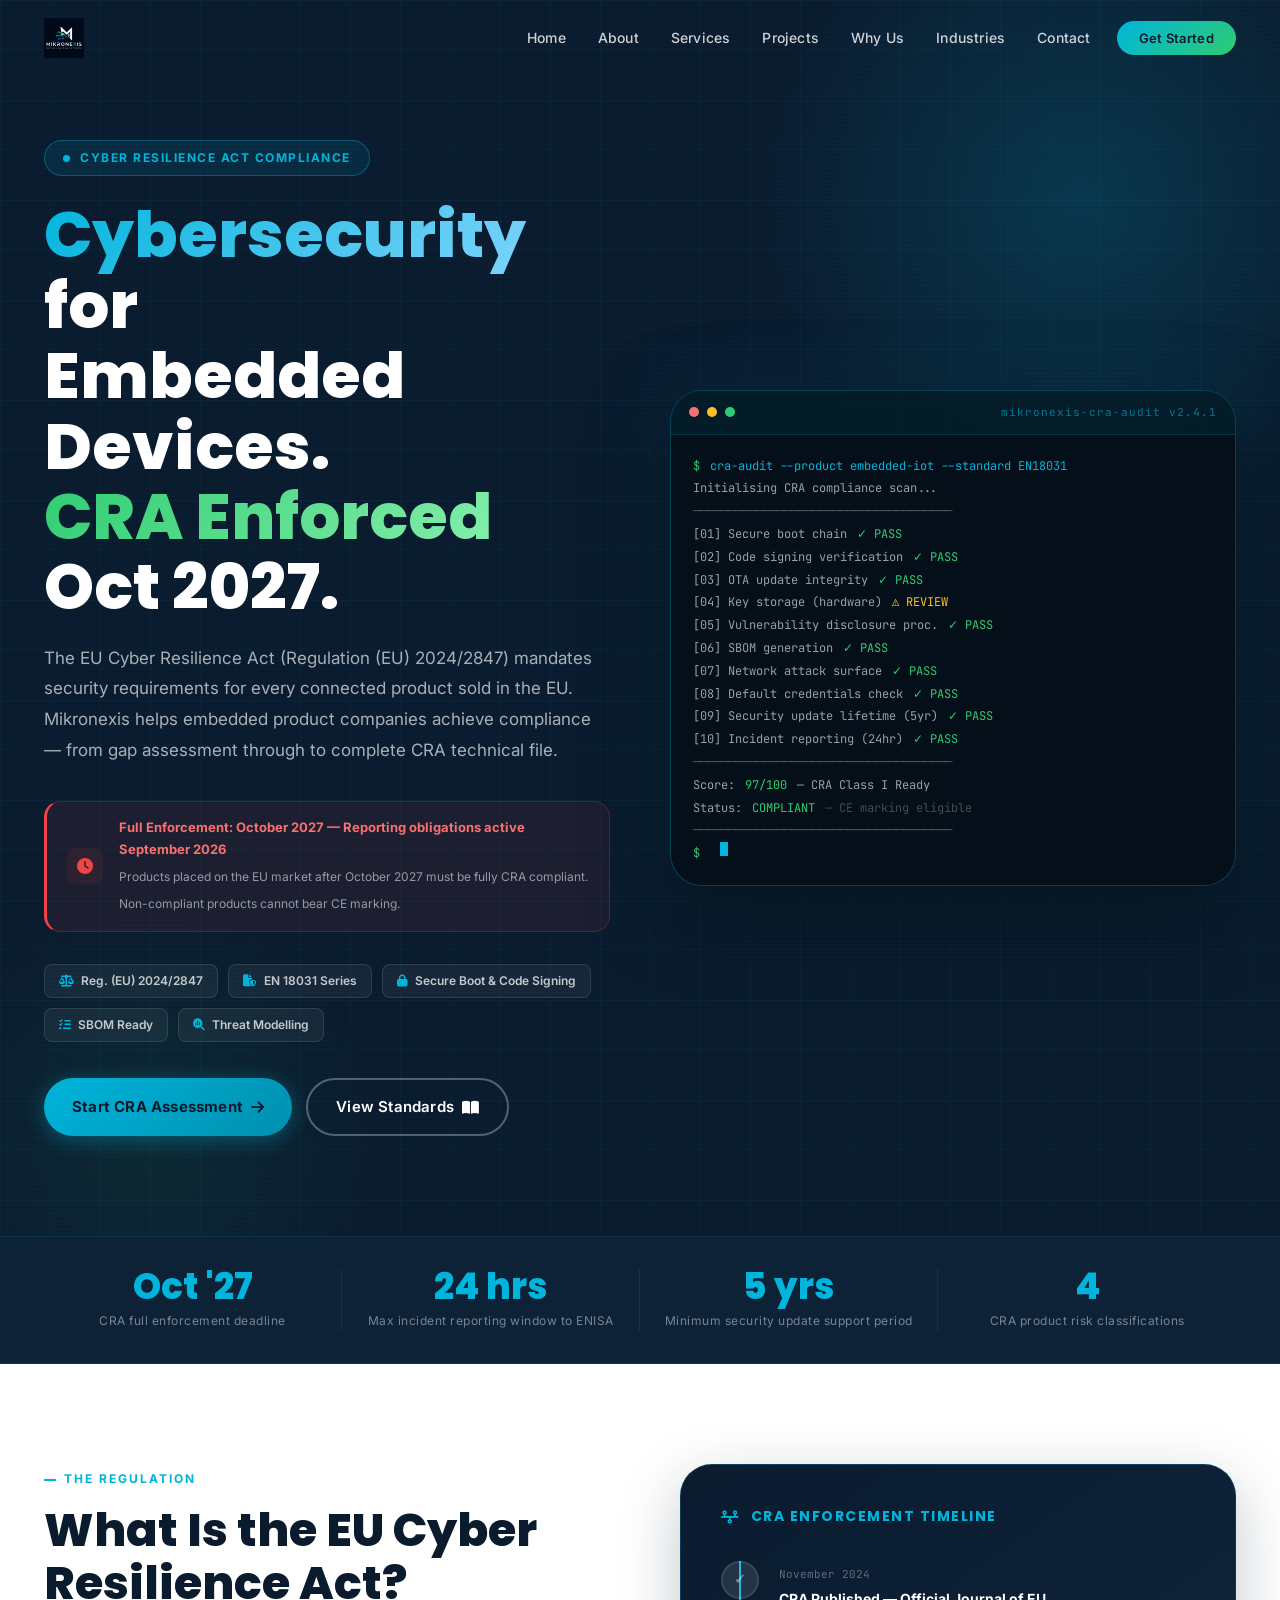
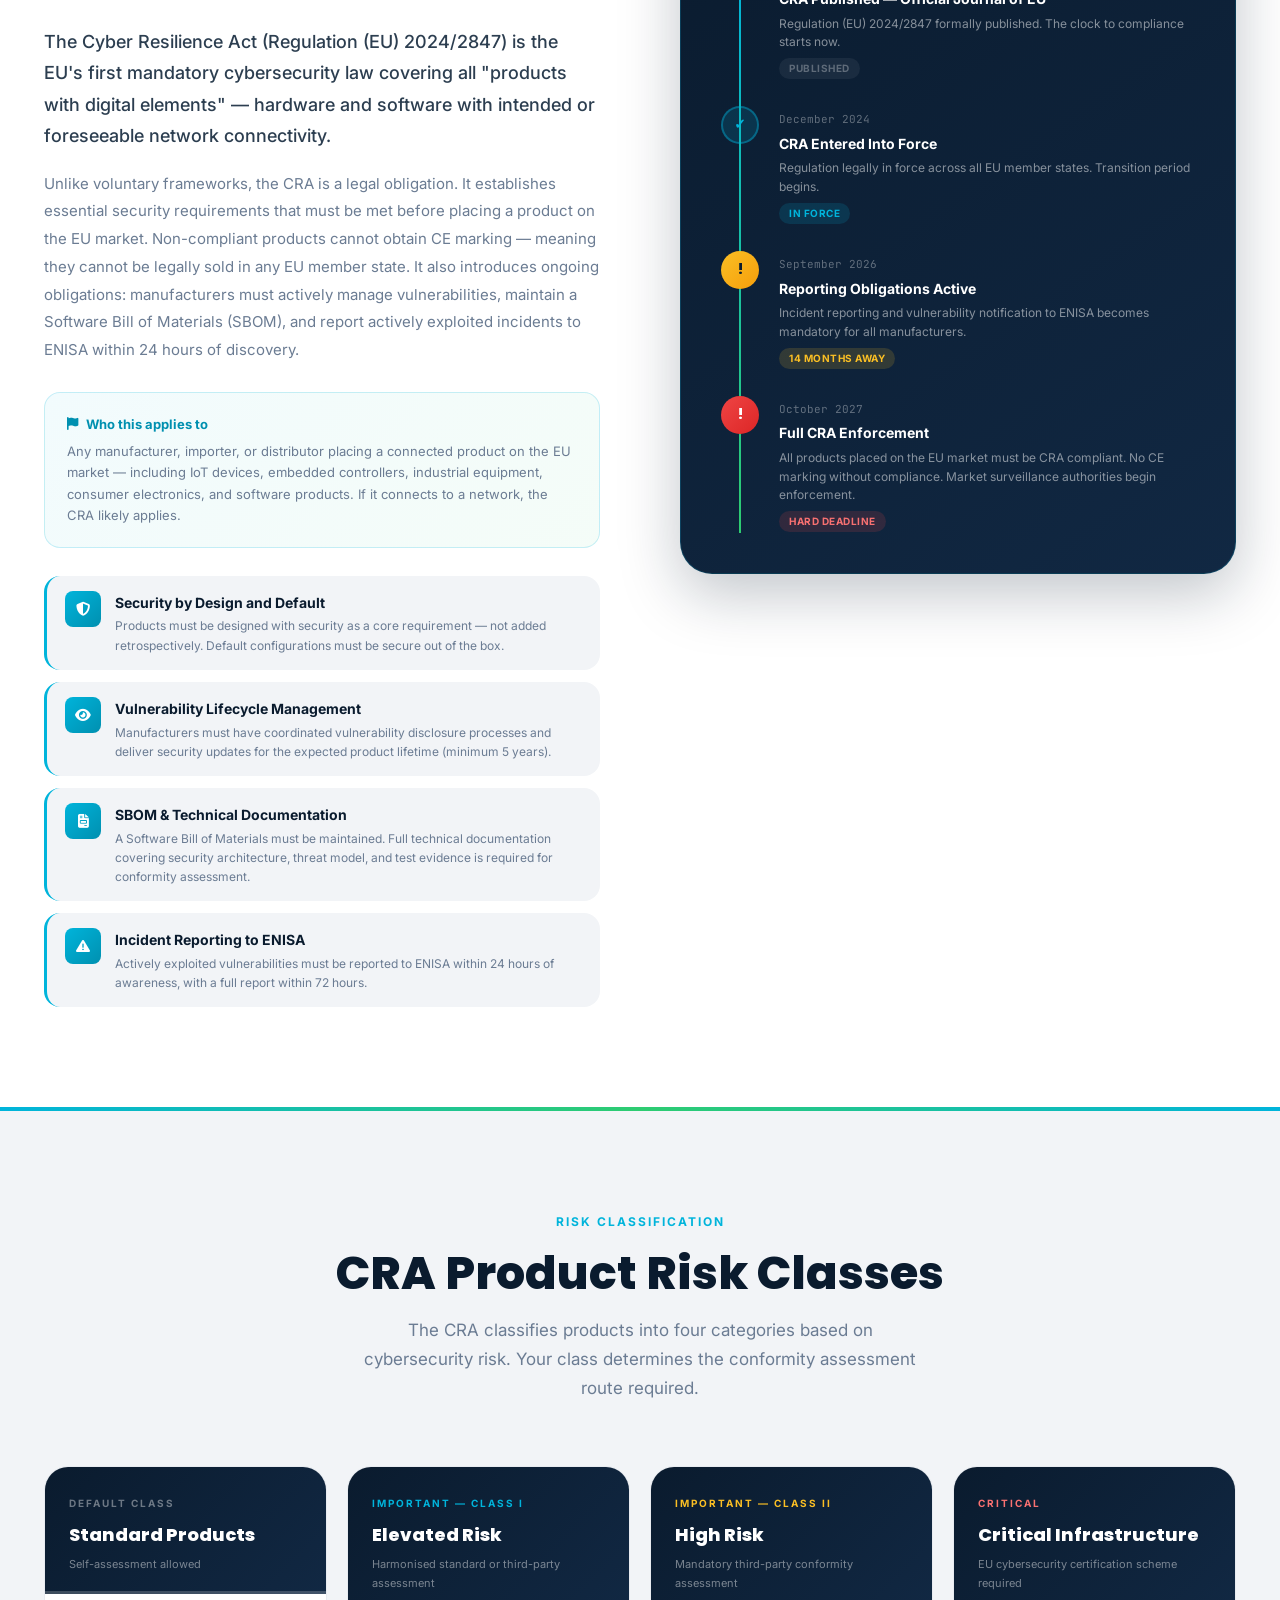
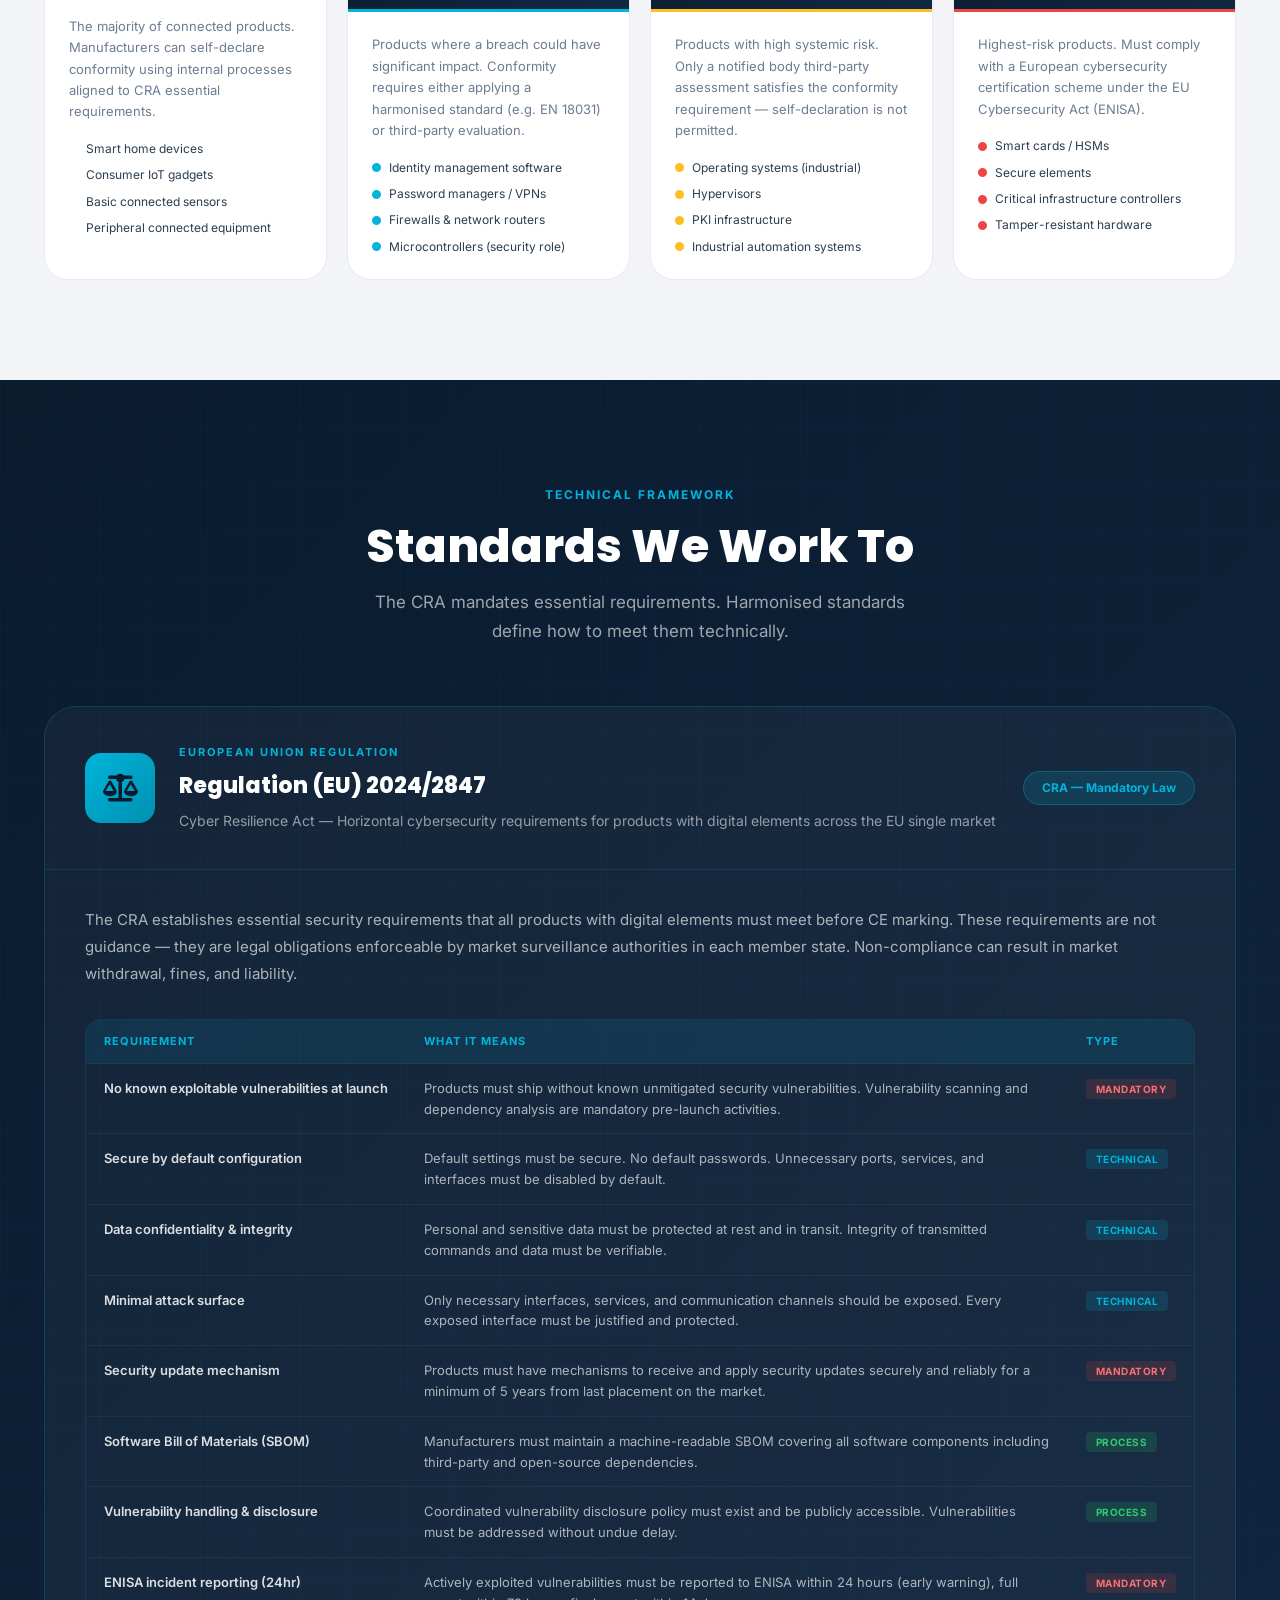
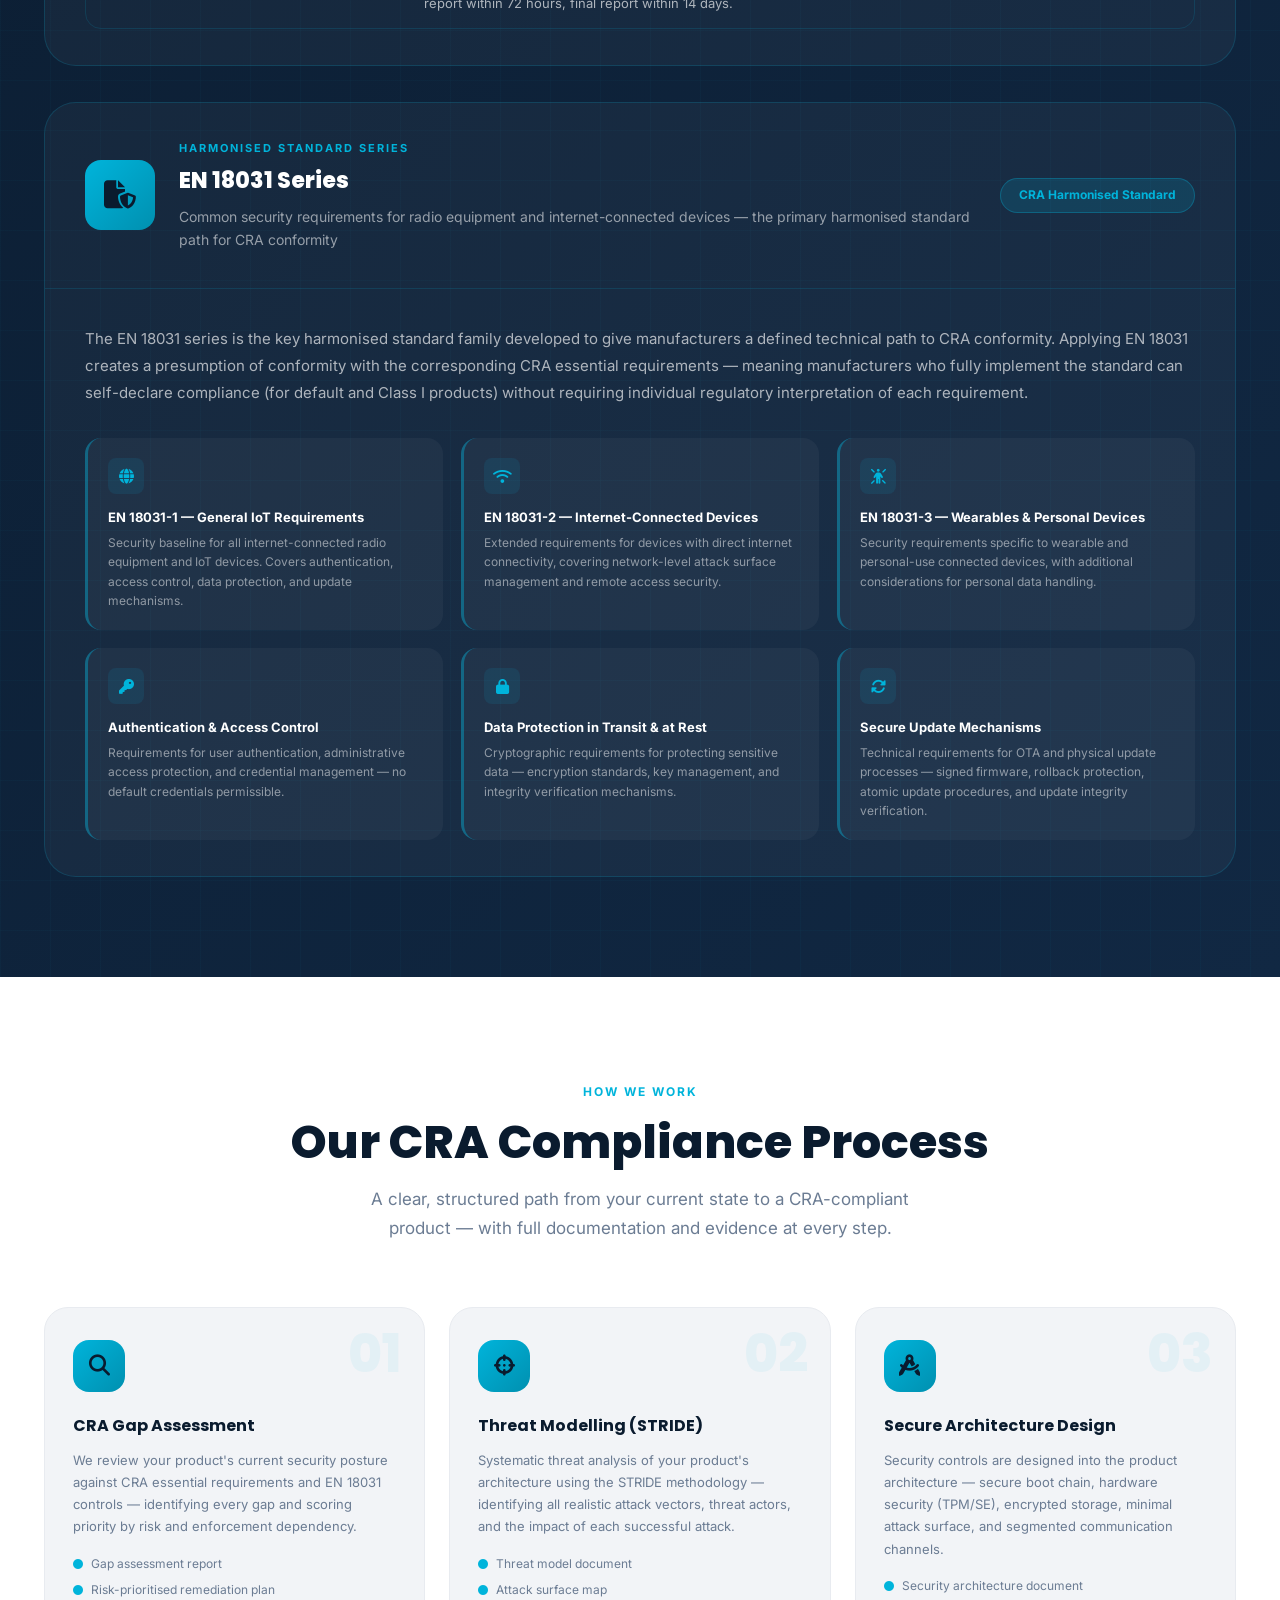
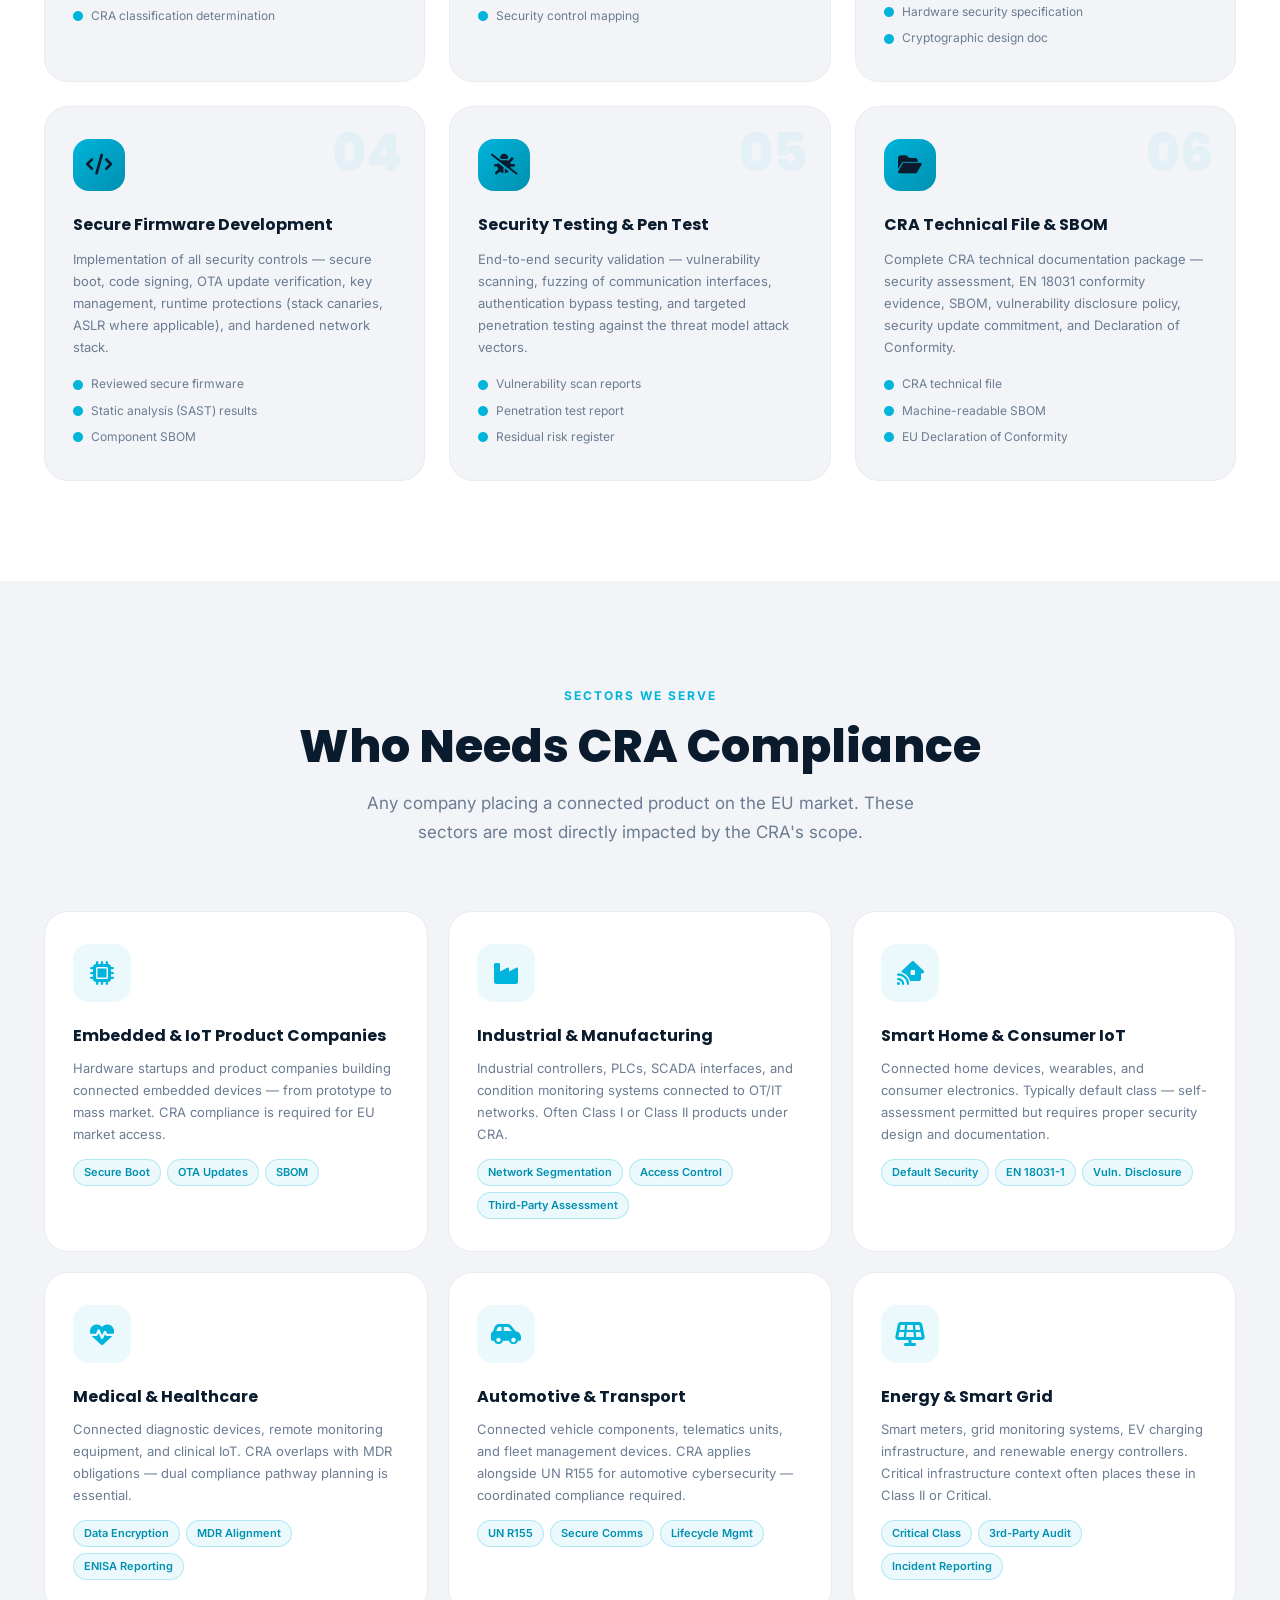
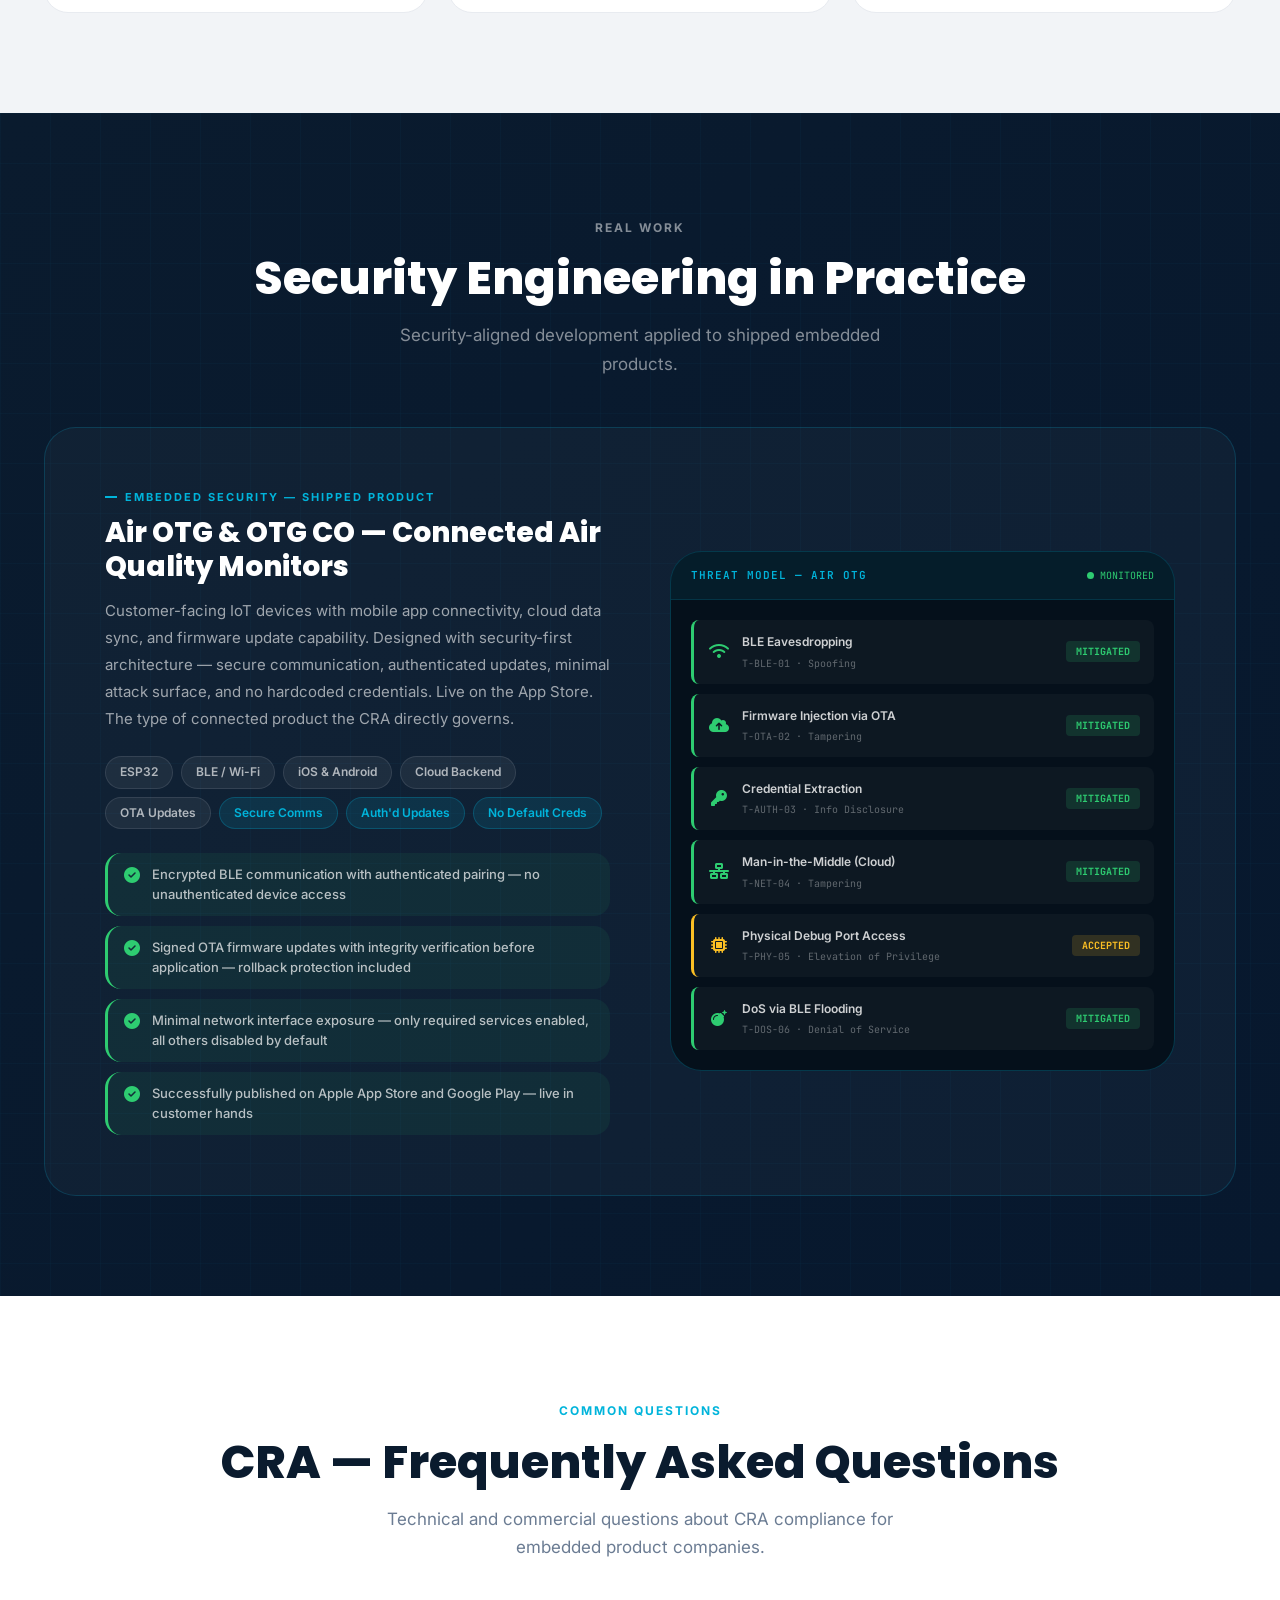
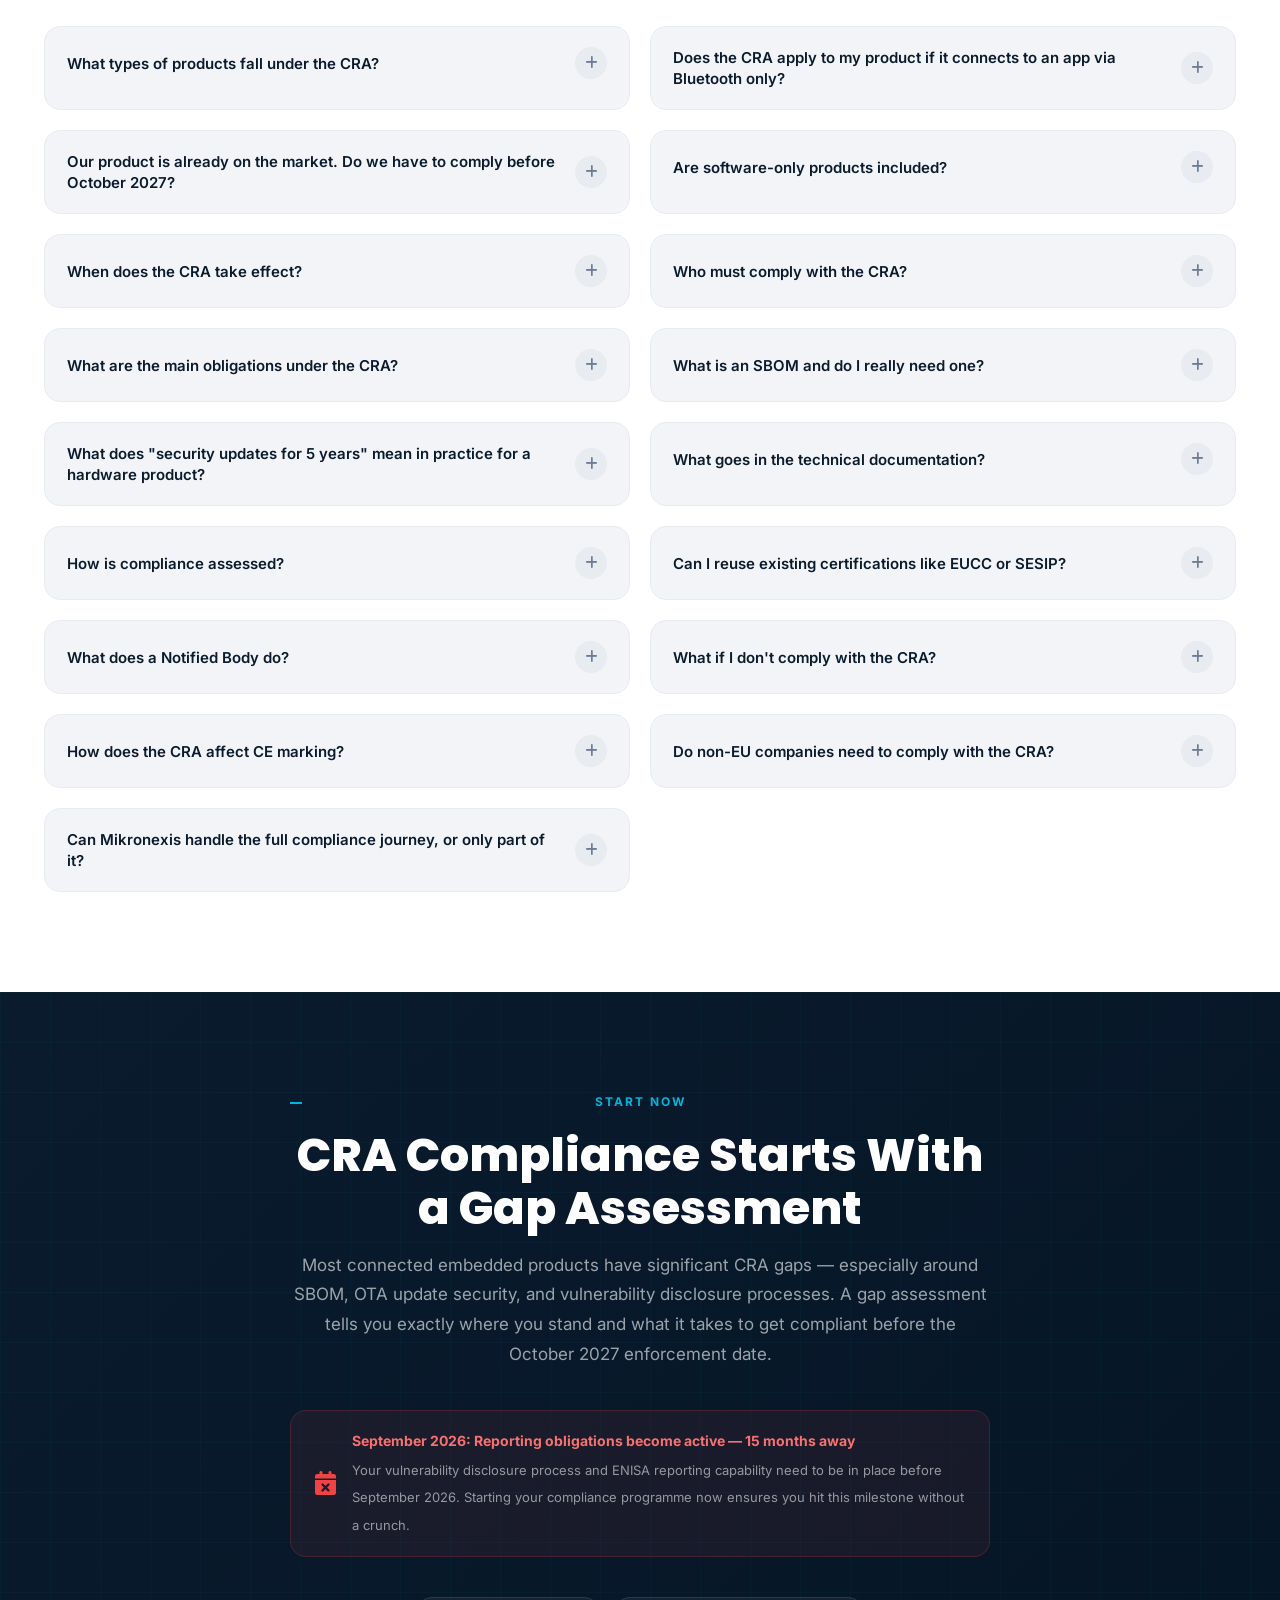
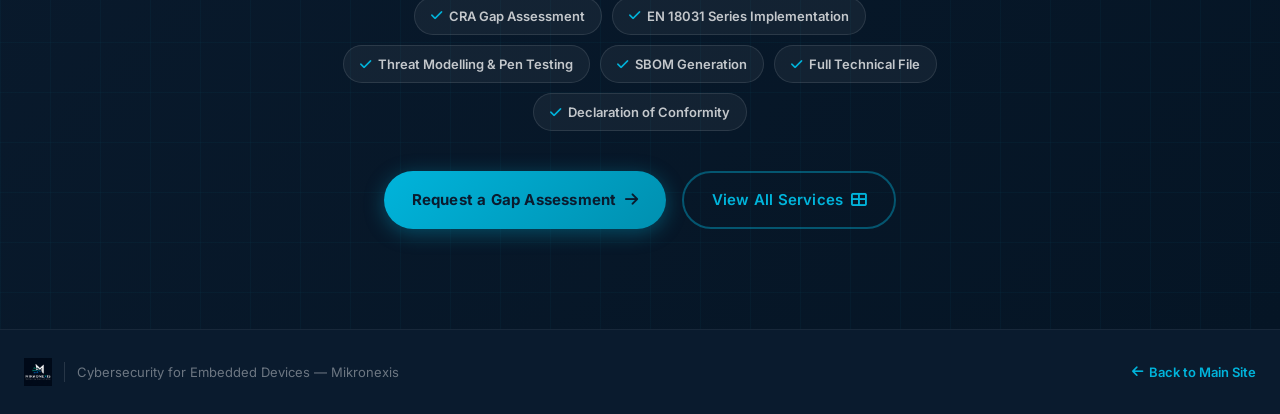
==== commit 610329e3: "Added new FAQs" ====
--- a/cybersecurity.html
+++ b/cybersecurity.html
@@ -982,8 +982,17 @@
     .cy-faq-section { background: var(--white); padding: 100px 0; }
 
     .cy-faq-grid {
-      max-width: 800px; margin: 0 auto;
-      display: flex; flex-direction: column; gap: 14px;
+      max-width: 1200px; margin: 0 auto;
+      display: grid;
+      grid-template-columns: 1fr;
+      gap: 14px;
+    }
+
+    @media (min-width: 992px) {
+      .cy-faq-grid {
+        grid-template-columns: 1fr 1fr;
+        gap: 20px;
+      }
     }
 
     .cy-faq-item {
@@ -1934,6 +1943,18 @@
 
         <div class="cy-faq-item">
           <button class="cy-faq-question">
+            <span>What types of products fall under the CRA?</span>
+            <div class="cy-faq-icon"><i class="fas fa-plus"></i></div>
+          </button>
+          <div class="cy-faq-answer">
+            <div class="cy-faq-answer-inner">
+              Products with Digital Elements (PDEs), including software, firmware, cloud systems, and SDKs. This encompasses both hardware with embedded software (IoT devices, smart sensors, industrial controllers) and standalone software products. <strong>If your product contains any form of digital logic or code, it likely falls under the CRA.</strong>
+            </div>
+          </div>
+        </div>
+
+        <div class="cy-faq-item">
+          <button class="cy-faq-question">
             <span>Does the CRA apply to my product if it connects to an app via Bluetooth only?</span>
             <div class="cy-faq-icon"><i class="fas fa-plus"></i></div>
           </button>
@@ -1952,6 +1973,62 @@
           <div class="cy-faq-answer">
             <div class="cy-faq-answer-inner">
               Products already on the market before full enforcement (October 2027) have transition protection — they are not immediately required to be withdrawn. However, <strong>any product placed (or re-placed) on the market after October 2027 must be CRA compliant</strong>, even if it is an updated version of an existing product. This means that if you release a new firmware version, new hardware revision, or market the product to a new customer after the enforcement date, compliance is required. Starting your compliance programme now (especially the gap assessment and threat model) avoids the October 2027 crunch and positions you ahead of competitors still scrambling.
+            </div>
+          </div>
+        </div>
+
+        <div class="cy-faq-item">
+          <button class="cy-faq-question">
+            <span>Are software-only products included?</span>
+            <div class="cy-faq-icon"><i class="fas fa-plus"></i></div>
+          </button>
+          <div class="cy-faq-answer">
+            <div class="cy-faq-answer-inner">
+              Yes. Standalone software is explicitly covered, even if it's not pre-installed on hardware. This includes mobile apps, desktop applications, cloud services, firmware images distributed separately, and software development kits (SDKs). <strong>The CRA does not distinguish between software embedded in hardware and software distributed independently.</strong>
+            </div>
+          </div>
+        </div>
+
+        <div class="cy-faq-item">
+          <button class="cy-faq-question">
+            <span>When does the CRA take effect?</span>
+            <div class="cy-faq-icon"><i class="fas fa-plus"></i></div>
+          </button>
+          <div class="cy-faq-answer">
+            <div class="cy-faq-answer-inner">
+              <strong>Key dates:</strong>
+              <br/><br/>
+              <strong>November 2024:</strong> CRA officially in force
+              <br/>
+              <strong>September 2026:</strong> Vulnerability and incident reporting obligations begin
+              <br/>
+              <strong>October 2027:</strong> Full compliance required for all products placed on the EU market
+              <br/><br/>
+              Products already on the market before October 2027 are not immediately required to be withdrawn, but any new versions, updates, or re-placements after this date must be fully compliant.
+            </div>
+          </div>
+        </div>
+
+        <div class="cy-faq-item">
+          <button class="cy-faq-question">
+            <span>Who must comply with the CRA?</span>
+            <div class="cy-faq-icon"><i class="fas fa-plus"></i></div>
+          </button>
+          <div class="cy-faq-answer">
+            <div class="cy-faq-answer-inner">
+              The CRA impacts a broad range of stakeholders: <strong>manufacturers</strong> (those who develop or have products developed), <strong>authorized representatives</strong> (EU-based entities representing non-EU manufacturers), <strong>importers</strong> (bringing products from outside the EU), <strong>distributors</strong> (making products available on the market), and <strong>software developers</strong> (including open-source contributors engaged in commercial activity). If you design, sell, or distribute connected products in the EU, compliance is mandatory.
+            </div>
+          </div>
+        </div>
+
+        <div class="cy-faq-item">
+          <button class="cy-faq-question">
+            <span>What are the main obligations under the CRA?</span>
+            <div class="cy-faq-icon"><i class="fas fa-plus"></i></div>
+          </button>
+          <div class="cy-faq-answer">
+            <div class="cy-faq-answer-inner">
+              <strong>Risk assessments</strong> (threat modelling and TARA), implementing <strong>secure-by-design principles</strong> (EN 18031 series), <strong>vulnerability handling</strong> (disclosure, patching, ENISA reporting), <strong>conformity assessments</strong> (self-assessment or Notified Body depending on class), maintaining <strong>technical documentation</strong> (SBOM, security architecture, test results), and providing <strong>security updates for minimum 5 years</strong>. All of these must be documented and demonstrable during market surveillance.
             </div>
           </div>
         </div>
@@ -1988,6 +2065,90 @@
 
         <div class="cy-faq-item">
           <button class="cy-faq-question">
+            <span>What goes in the technical documentation?</span>
+            <div class="cy-faq-icon"><i class="fas fa-plus"></i></div>
+          </button>
+          <div class="cy-faq-answer">
+            <div class="cy-faq-answer-inner">
+              The technical file must include: <strong>TARA results</strong> (Threat Analysis and Risk Assessment), <strong>SBOM</strong> (Software Bill of Materials in SPDX or CycloneDX format), <strong>security update strategy</strong> (how patches will be delivered over 5+ years), <strong>conformity assessment details</strong> (test results, certificates), <strong>vulnerability disclosure procedures</strong>, and evidence of compliance with EN 18031 series standards. This documentation must be maintained for 10 years after the last product is placed on the market.
+            </div>
+          </div>
+        </div>
+
+        <div class="cy-faq-item">
+          <button class="cy-faq-question">
+            <span>How is compliance assessed?</span>
+            <div class="cy-faq-icon"><i class="fas fa-plus"></i></div>
+          </button>
+          <div class="cy-faq-answer">
+            <div class="cy-faq-answer-inner">
+              It varies by risk category. <strong>Default and Important Class I products</strong> can use self-assessment (Module A internal control) where the manufacturer prepares the technical file and Declaration of Conformity without third-party involvement. <strong>Important Class II and Critical products</strong> require a Notified Body to review the technical documentation and issue an EU-type examination certificate. Choosing harmonised standards (EN 18031) simplifies the process and provides presumption of conformity.
+            </div>
+          </div>
+        </div>
+
+        <div class="cy-faq-item">
+          <button class="cy-faq-question">
+            <span>Can I reuse existing certifications like EUCC or SESIP?</span>
+            <div class="cy-faq-icon"><i class="fas fa-plus"></i></div>
+          </button>
+          <div class="cy-faq-answer">
+            <div class="cy-faq-answer-inner">
+              Partially — they help demonstrate security posture, but don't automatically fulfill all CRA obligations. <strong>EUCC</strong> (EU Common Criteria) and <strong>SESIP</strong> (Security Evaluation Standard for IoT Platforms) focus on product-level security evaluation, which overlaps with CRA requirements. However, the CRA also requires process compliance (secure development lifecycle, vulnerability management, ongoing support obligations) that these certifications don't cover. You can leverage existing certificates as evidence but must still address CRA-specific gaps.
+            </div>
+          </div>
+        </div>
+
+        <div class="cy-faq-item">
+          <button class="cy-faq-question">
+            <span>What does a Notified Body do?</span>
+            <div class="cy-faq-icon"><i class="fas fa-plus"></i></div>
+          </button>
+          <div class="cy-faq-answer">
+            <div class="cy-faq-answer-inner">
+              A Notified Body is an independent third-party organization designated by an EU Member State to evaluate <strong>Important Class II and Critical products</strong>. They review your technical documentation, assess conformity to essential requirements, and issue an EU-type examination certificate if compliant. Notified Bodies must be accredited and listed in the NANDO (New Approach Notified and Designated Organizations) database. Manufacturers of lower-risk products (Default or Important Class I) don't need a Notified Body unless they opt for third-party assessment voluntarily.
+            </div>
+          </div>
+        </div>
+
+        <div class="cy-faq-item">
+          <button class="cy-faq-question">
+            <span>What if I don't comply with the CRA?</span>
+            <div class="cy-faq-icon"><i class="fas fa-plus"></i></div>
+          </button>
+          <div class="cy-faq-answer">
+            <div class="cy-faq-answer-inner">
+              Non-compliance carries serious consequences: <strong>financial penalties</strong> (up to €15 million or 2.5% of global annual turnover, whichever is higher), <strong>product bans</strong> (market surveillance authorities can order withdrawal or recall), <strong>reputational damage</strong> (public non-compliance notices), and <strong>inability to apply CE marking</strong> (which blocks EU market access entirely). Additionally, companies may face civil liability if a security incident occurs due to non-compliance.
+            </div>
+          </div>
+        </div>
+
+        <div class="cy-faq-item">
+          <button class="cy-faq-question">
+            <span>How does the CRA affect CE marking?</span>
+            <div class="cy-faq-icon"><i class="fas fa-plus"></i></div>
+          </button>
+          <div class="cy-faq-answer">
+            <div class="cy-faq-answer-inner">
+              CRA compliance is <strong>required for CE marking of digital products</strong> placed on the EU market. After October 2027, you cannot affix the CE mark to a product with digital elements unless it meets CRA essential requirements. The CE marking indicates conformity to all applicable EU legislation — the CRA becomes part of that legislative framework. Without a valid Declaration of Conformity covering CRA obligations, the CE mark is legally invalid.
+            </div>
+          </div>
+        </div>
+
+        <div class="cy-faq-item">
+          <button class="cy-faq-question">
+            <span>Do non-EU companies need to comply with the CRA?</span>
+            <div class="cy-faq-icon"><i class="fas fa-plus"></i></div>
+          </button>
+          <div class="cy-faq-answer">
+            <div class="cy-faq-answer-inner">
+              Yes. If you're a non-EU manufacturer selling into the European market, you must <strong>appoint an authorized representative established in the EU</strong> and fully meet CRA requirements before placing products on the market. The authorized representative acts as your legal point of contact for EU authorities and shares certain compliance responsibilities. This applies whether you sell directly, through distributors, or via online marketplaces.
+            </div>
+          </div>
+        </div>
+
+        <div class="cy-faq-item">
+          <button class="cy-faq-question">
             <span>Can Mikronexis handle the full compliance journey, or only part of it?</span>
             <div class="cy-faq-icon"><i class="fas fa-plus"></i></div>
           </button>
